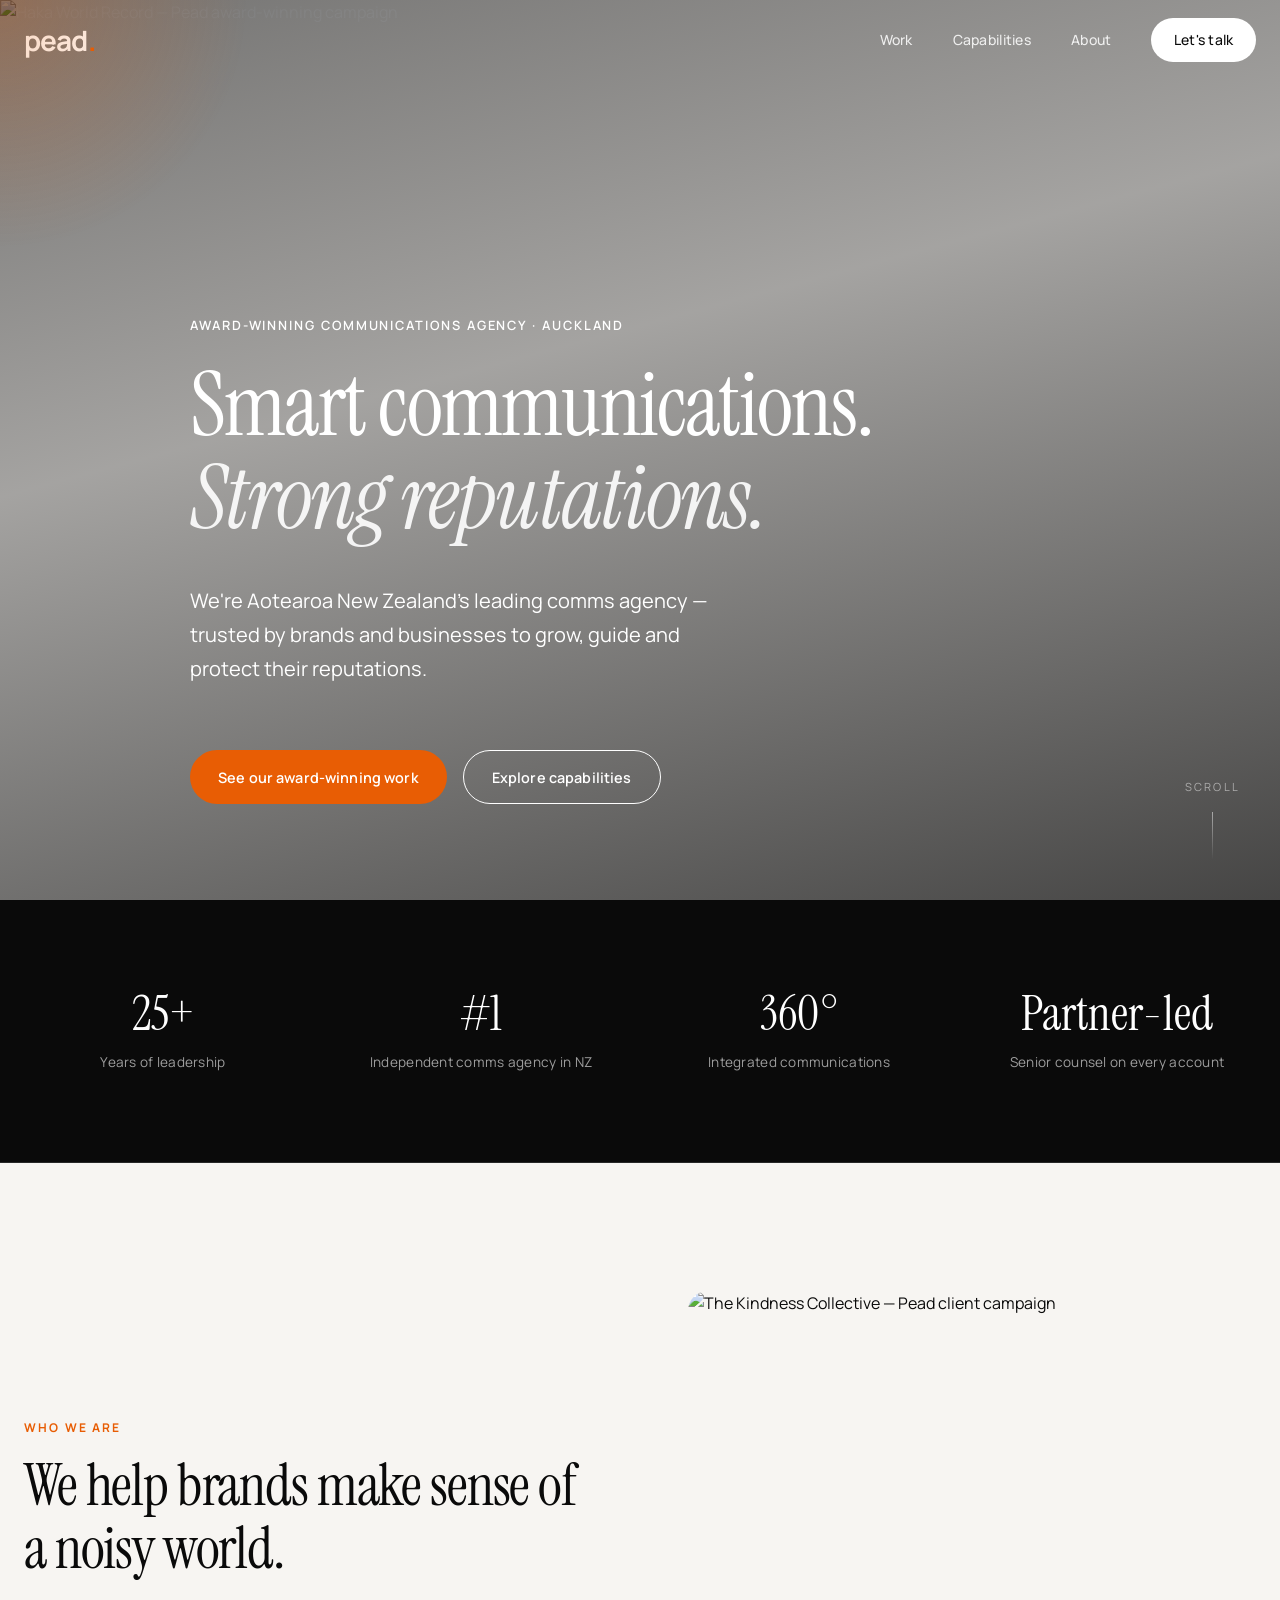
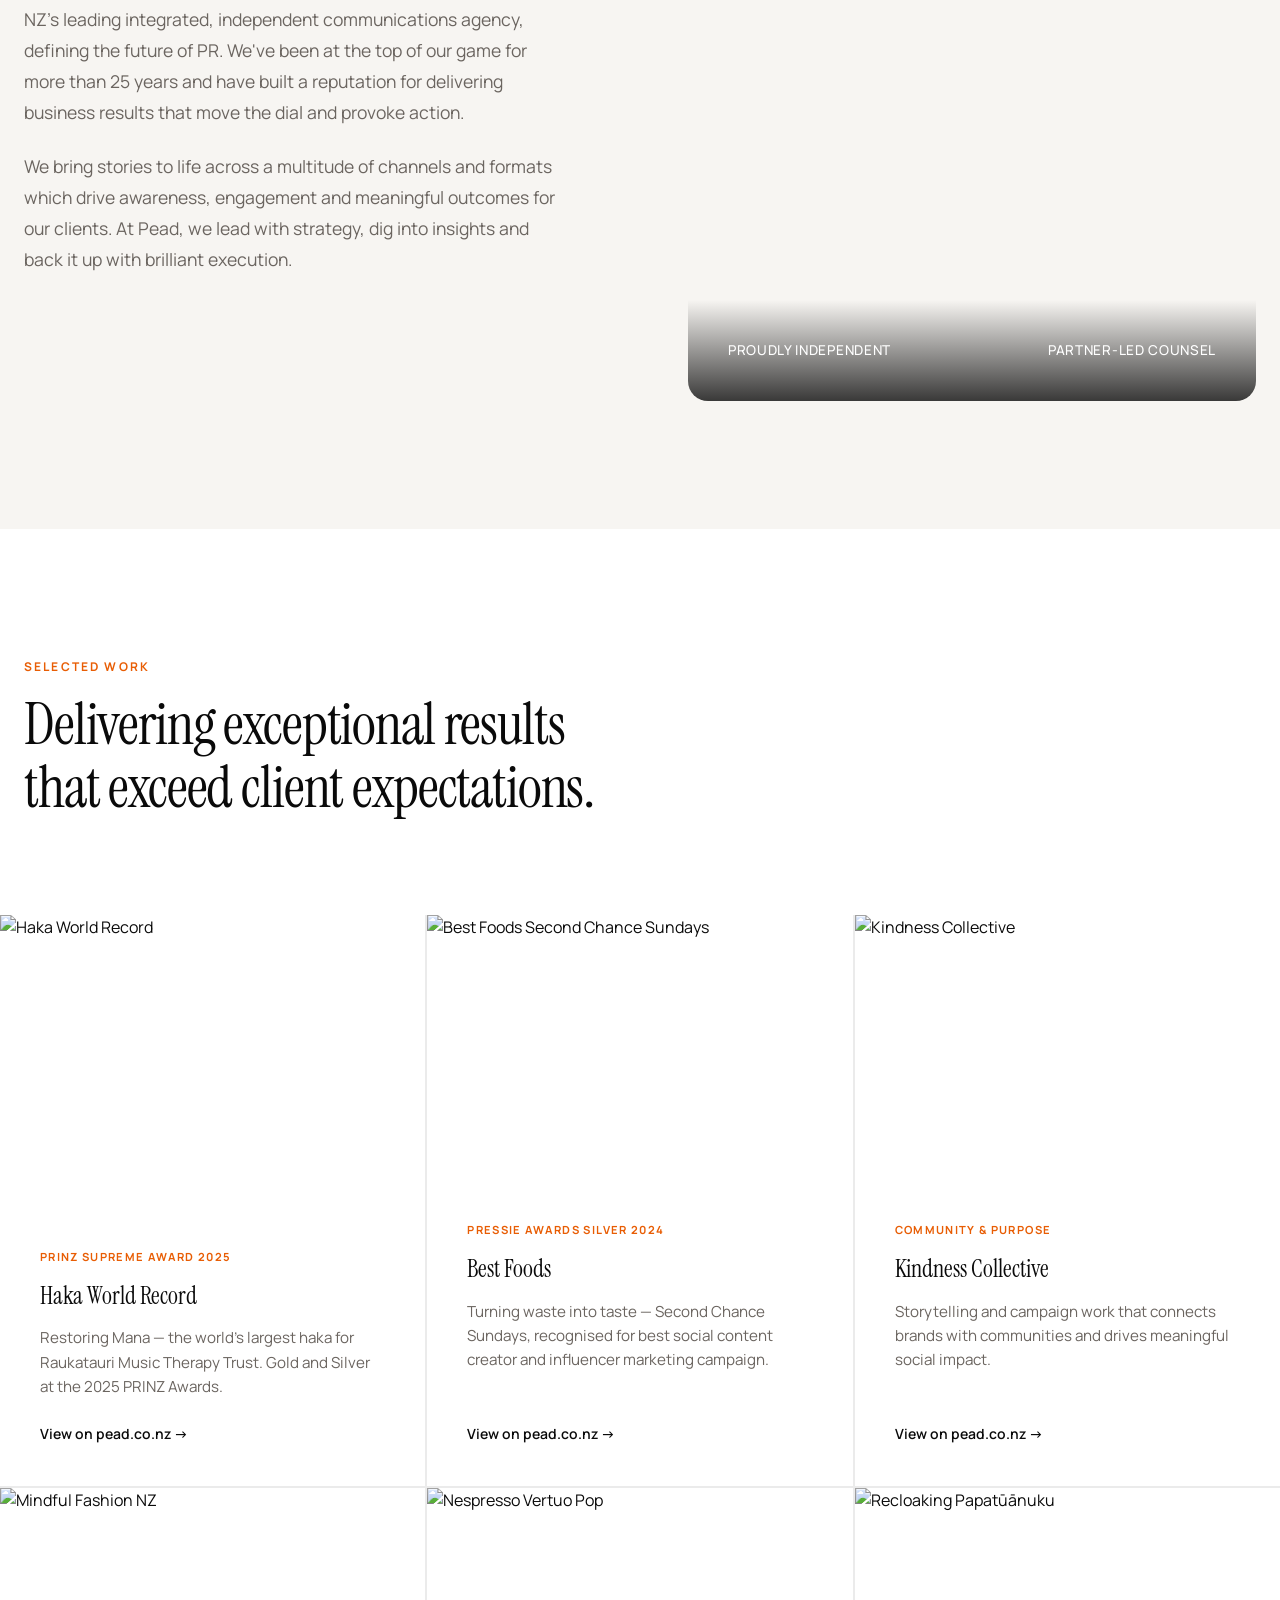
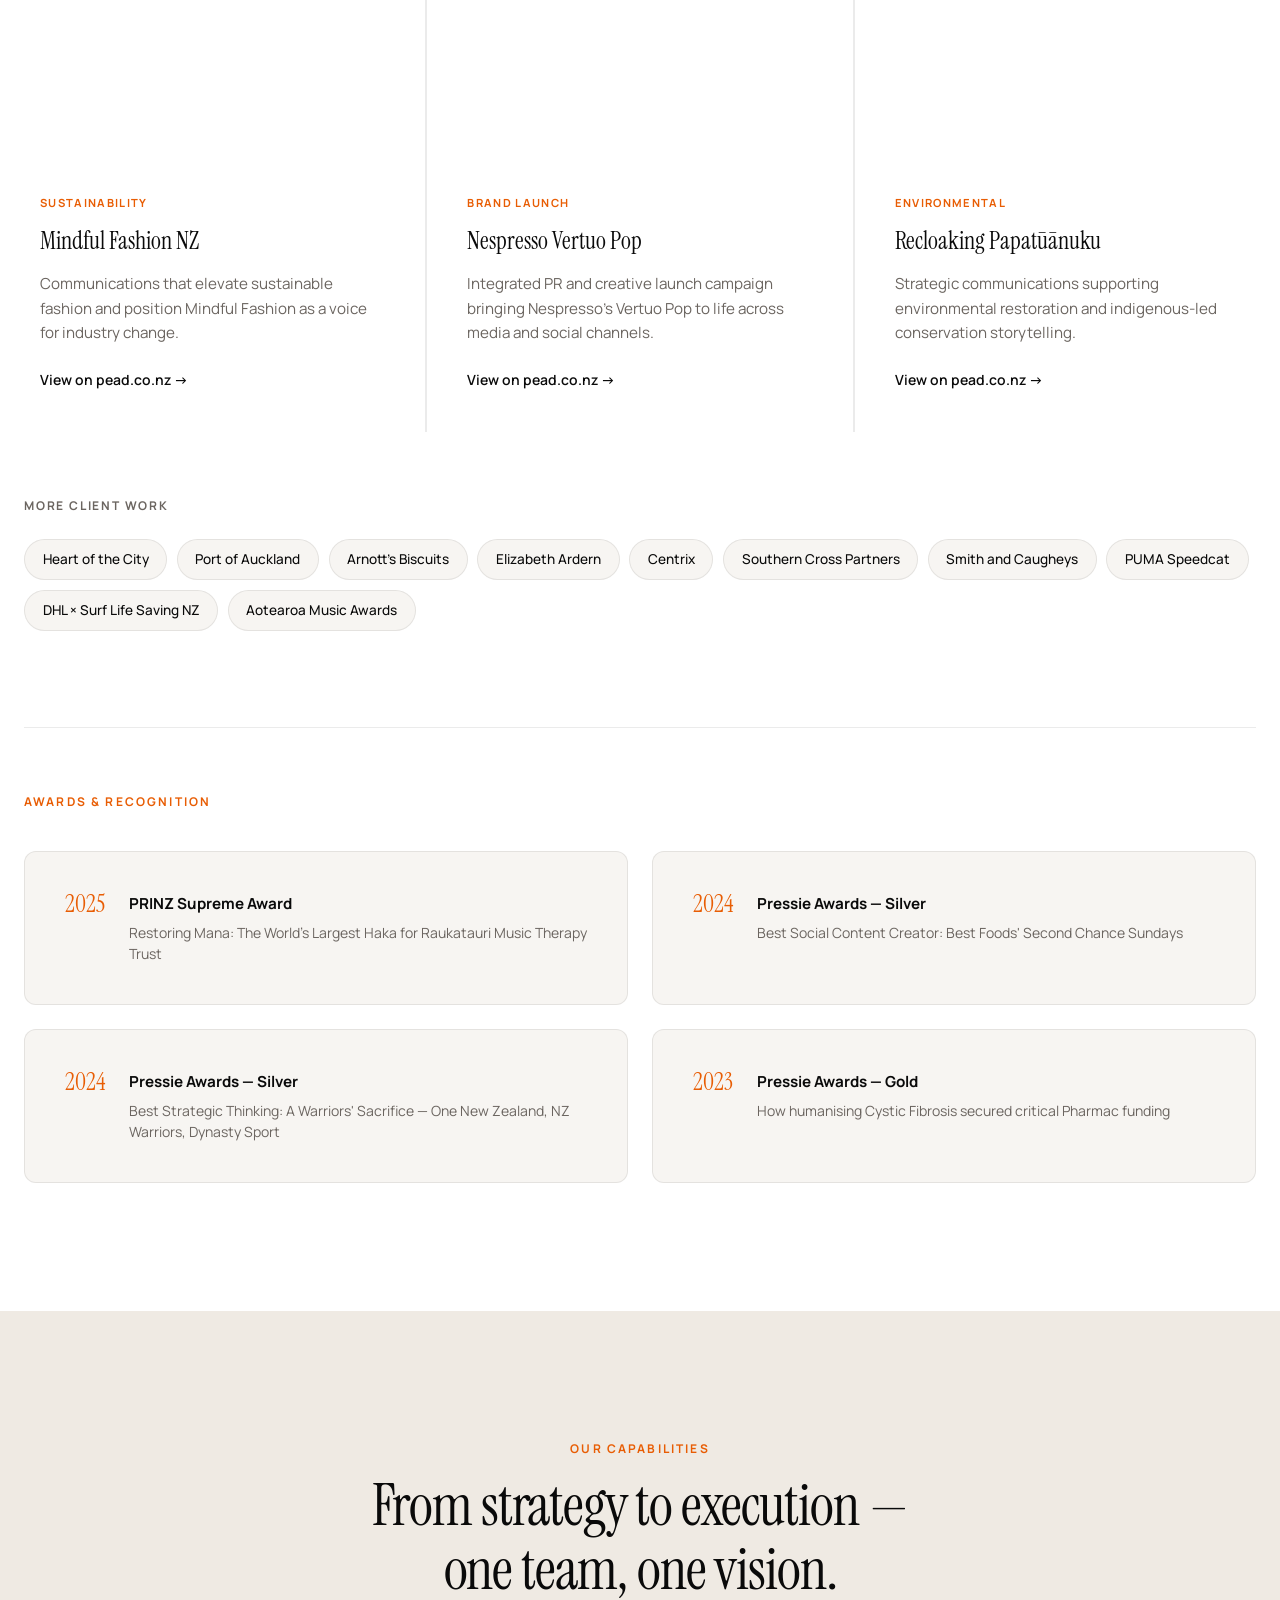
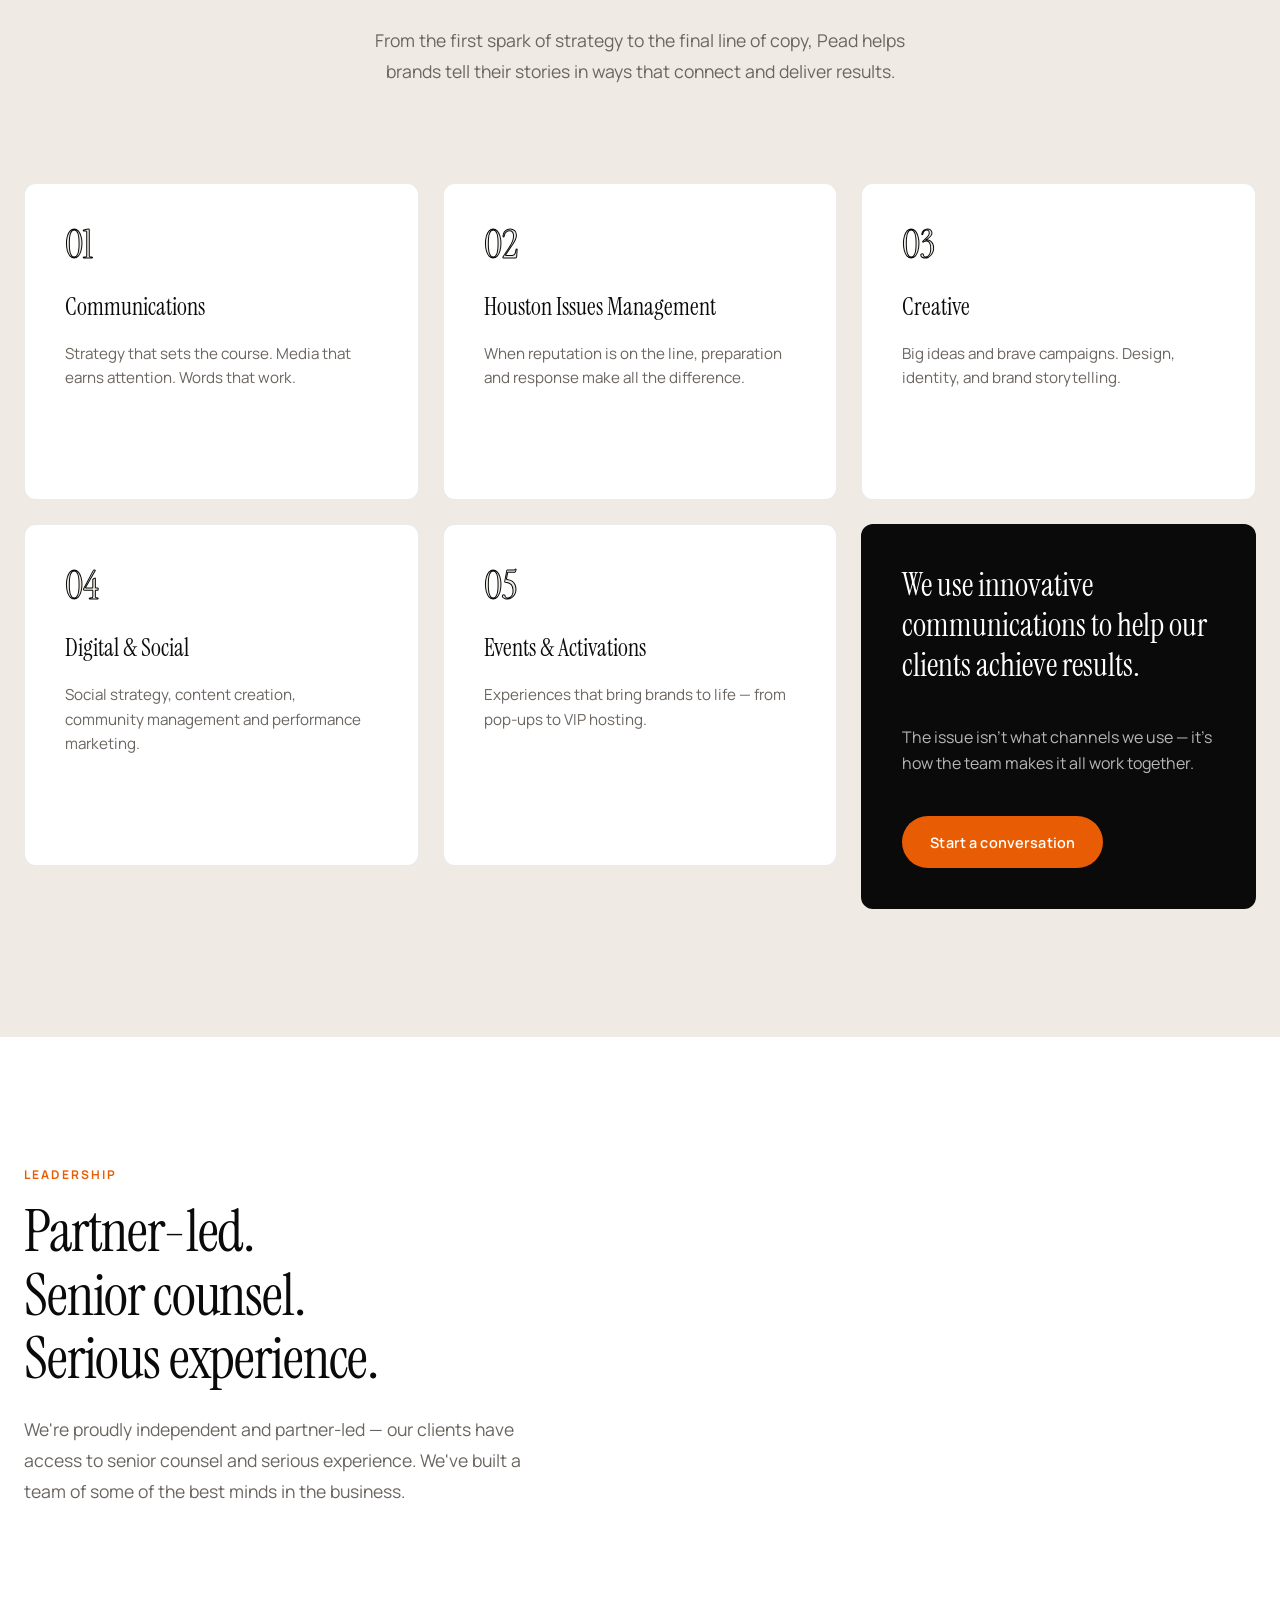
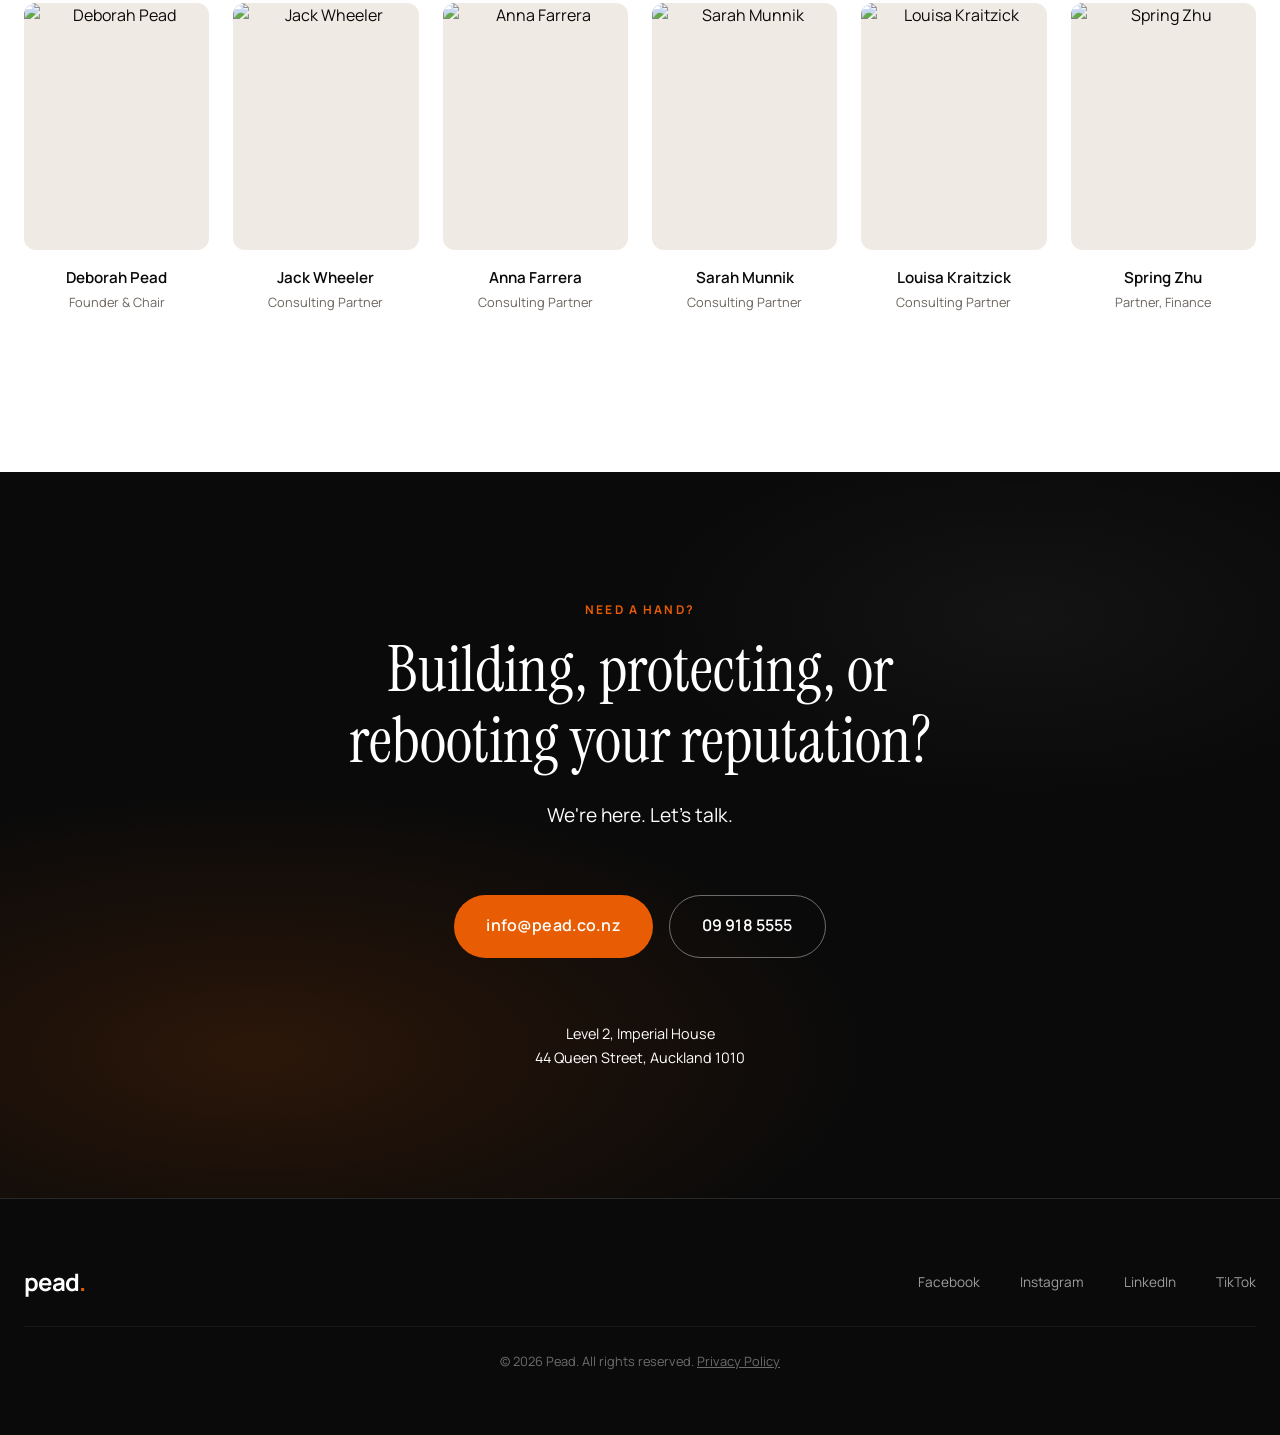
==== index.html @ 581434dd "Add Pead one-page website redesign with real work and leadership content." ====
<!DOCTYPE html>
<html lang="en-NZ">
<head>
  <meta charset="UTF-8" />
  <meta name="viewport" content="width=device-width, initial-scale=1.0" />
  <title>Pead | Award Winning Comms Agency NZ</title>
  <meta name="description" content="Aotearoa New Zealand's leading communications agency. Smart communications. Strong reputations." />
  <link rel="preconnect" href="https://fonts.googleapis.com" />
  <link rel="preconnect" href="https://fonts.gstatic.com" crossorigin />
  <link href="https://fonts.googleapis.com/css2?family=Instrument+Serif:ital@0;1&family=Manrope:wght@300;400;500;600;700&display=swap" rel="stylesheet" />
  <link rel="stylesheet" href="css/styles.css" />
</head>
<body>
  <div class="cursor-glow" aria-hidden="true"></div>

  <header class="site-header" id="header">
    <div class="container header-inner">
      <a href="#" class="logo" aria-label="Pead home">pead<span class="logo-dot">.</span></a>
      <nav class="nav-desktop" aria-label="Primary">
        <a href="#work">Work</a>
        <a href="#capabilities">Capabilities</a>
        <a href="#about">About</a>
        <a href="#contact" class="nav-cta">Let's talk</a>
      </nav>
      <button class="menu-toggle" id="menuToggle" aria-label="Open menu" aria-expanded="false">
        <span></span>
        <span></span>
      </button>
    </div>
    <nav class="nav-mobile" id="mobileNav" aria-label="Mobile" hidden>
      <a href="#work">Work</a>
      <a href="#capabilities">Capabilities</a>
      <a href="#about">About</a>
      <a href="#contact">Let's talk</a>
    </nav>
  </header>

  <main>
    <!-- Hero -->
    <section class="hero" id="hero">
      <div class="hero-media">
        <img
          src="https://images.squarespace-cdn.com/content/v1/67b98de9bdd16d674c0d3657/63c98a40-2f1a-439f-9198-8c26e6f63a24/240929_Haka-20.jpg?format=2500w"
          alt="Haka World Record — Pead award-winning campaign"
          class="hero-image"
        />
        <div class="hero-overlay"></div>
      </div>
      <div class="container hero-content">
        <p class="eyebrow reveal">Award-winning communications agency · Auckland</p>
        <h1 class="hero-title reveal">
          Smart communications.<br />
          <em>Strong reputations.</em>
        </h1>
        <p class="hero-lead reveal">
          We're Aotearoa New Zealand's leading comms agency — trusted by brands and businesses to grow, guide and protect their reputations.
        </p>
        <div class="hero-actions reveal">
          <a href="#work" class="btn btn-primary">See our award-winning work</a>
          <a href="#capabilities" class="btn btn-ghost">Explore capabilities</a>
        </div>
      </div>
      <div class="hero-scroll" aria-hidden="true">
        <span>Scroll</span>
        <div class="scroll-line"></div>
      </div>
    </section>

    <!-- Stats strip -->
    <section class="stats-strip" aria-label="Agency highlights">
      <div class="container stats-grid">
        <div class="stat reveal">
          <span class="stat-number">25+</span>
          <span class="stat-label">Years of leadership</span>
        </div>
        <div class="stat reveal">
          <span class="stat-number">#1</span>
          <span class="stat-label">Independent comms agency in NZ</span>
        </div>
        <div class="stat reveal">
          <span class="stat-number">360°</span>
          <span class="stat-label">Integrated communications</span>
        </div>
        <div class="stat reveal">
          <span class="stat-number">Partner-led</span>
          <span class="stat-label">Senior counsel on every account</span>
        </div>
      </div>
    </section>

    <!-- Philosophy -->
    <section class="philosophy" id="about">
      <div class="container philosophy-grid">
        <div class="philosophy-text">
          <p class="section-label reveal">Who we are</p>
          <h2 class="section-title reveal">We help brands make sense of a noisy world.</h2>
          <p class="section-body reveal">
            NZ's leading integrated, independent communications agency, defining the future of PR. We've been at the top of our game for more than 25 years and have built a reputation for delivering business results that move the dial and provoke action.
          </p>
          <p class="section-body reveal">
            We bring stories to life across a multitude of channels and formats which drive awareness, engagement and meaningful outcomes for our clients. At Pead, we lead with strategy, dig into insights and back it up with brilliant execution.
          </p>
        </div>
        <div class="philosophy-visual reveal">
          <div class="visual-card">
            <img
              src="https://images.squarespace-cdn.com/content/v1/67b98de9bdd16d674c0d3657/1749698567960-0B77OFUSQDHETWXE42VZ/Final_TheKindnessCollective2024-0274.jpg?format=1500w"
              alt="The Kindness Collective — Pead client campaign"
            />
            <div class="visual-caption">
              <span>Proudly independent</span>
              <span>Partner-led counsel</span>
            </div>
          </div>
        </div>
      </div>
    </section>

    <!-- Work showcase -->
    <section class="work" id="work">
      <div class="container">
        <div class="section-header">
          <p class="section-label reveal">Selected work</p>
          <h2 class="section-title reveal">Delivering exceptional results<br />that exceed client expectations.</h2>
        </div>
      </div>
      <div class="work-grid work-grid-featured">
        <article class="work-card reveal work-card-featured">
          <div class="work-card-media">
            <img src="https://images.squarespace-cdn.com/content/v1/67b98de9bdd16d674c0d3657/63c98a40-2f1a-439f-9198-8c26e6f63a24/240929_Haka-20.jpg?format=1500w" alt="Haka World Record" loading="lazy" />
          </div>
          <div class="work-card-content">
            <span class="work-tag">PRINZ Supreme Award 2025</span>
            <h3>Haka World Record</h3>
            <p>Restoring Mana — the world's largest haka for Raukatauri Music Therapy Trust. Gold and Silver at the 2025 PRINZ Awards.</p>
            <a href="https://www.pead.co.nz/work" target="_blank" rel="noopener" class="work-link">View on pead.co.nz <span aria-hidden="true">→</span></a>
          </div>
        </article>
        <article class="work-card reveal">
          <div class="work-card-media">
            <img src="https://images.squarespace-cdn.com/content/v1/67b98de9bdd16d674c0d3657/1f90aa77-0a7c-4883-ba6b-b2220960f727/Thumbnail+60.jpg?format=1000w" alt="Best Foods Second Chance Sundays" loading="lazy" />
          </div>
          <div class="work-card-content">
            <span class="work-tag">Pressie Awards Silver 2024</span>
            <h3>Best Foods</h3>
            <p>Turning waste into taste — Second Chance Sundays, recognised for best social content creator and influencer marketing campaign.</p>
            <a href="https://www.pead.co.nz/work" target="_blank" rel="noopener" class="work-link">View on pead.co.nz <span aria-hidden="true">→</span></a>
          </div>
        </article>
        <article class="work-card reveal">
          <div class="work-card-media">
            <img src="https://images.squarespace-cdn.com/content/v1/67b98de9bdd16d674c0d3657/6881545f-ae23-4ab7-91da-f8a680d6da05/Untitled+design+%2823%29.png?format=1000w" alt="Kindness Collective" loading="lazy" />
          </div>
          <div class="work-card-content">
            <span class="work-tag">Community &amp; Purpose</span>
            <h3>Kindness Collective</h3>
            <p>Storytelling and campaign work that connects brands with communities and drives meaningful social impact.</p>
            <a href="https://www.pead.co.nz/work" target="_blank" rel="noopener" class="work-link">View on pead.co.nz <span aria-hidden="true">→</span></a>
          </div>
        </article>
        <article class="work-card reveal">
          <div class="work-card-media">
            <img src="https://images.squarespace-cdn.com/content/v1/67b98de9bdd16d674c0d3657/95a854db-0df0-4c9b-bed5-2ab6ad5cdae3/Jacinta+FitzGerald+MindfulFashion03Marcel+Thiele+Photography.jpg?format=1000w" alt="Mindful Fashion NZ" loading="lazy" />
          </div>
          <div class="work-card-content">
            <span class="work-tag">Sustainability</span>
            <h3>Mindful Fashion NZ</h3>
            <p>Communications that elevate sustainable fashion and position Mindful Fashion as a voice for industry change.</p>
            <a href="https://www.pead.co.nz/work" target="_blank" rel="noopener" class="work-link">View on pead.co.nz <span aria-hidden="true">→</span></a>
          </div>
        </article>
        <article class="work-card reveal">
          <div class="work-card-media">
            <img src="https://images.squarespace-cdn.com/content/v1/67b98de9bdd16d674c0d3657/3ce7eb3c-0e47-44bf-a39a-e56ad8a6e3ab/VertuoPop-PR-HR-Landscape_0005s_0002_Aqua-81355.jpg?format=1500w" alt="Nespresso Vertuo Pop" loading="lazy" />
          </div>
          <div class="work-card-content">
            <span class="work-tag">Brand Launch</span>
            <h3>Nespresso Vertuo Pop</h3>
            <p>Integrated PR and creative launch campaign bringing Nespresso's Vertuo Pop to life across media and social channels.</p>
            <a href="https://www.pead.co.nz/work" target="_blank" rel="noopener" class="work-link">View on pead.co.nz <span aria-hidden="true">→</span></a>
          </div>
        </article>
        <article class="work-card reveal">
          <div class="work-card-media">
            <img src="https://images.squarespace-cdn.com/content/v1/67b98de9bdd16d674c0d3657/a5265a6f-775e-49c6-9ade-c75b9dda6c7c/papatuanuku.png?format=1500w" alt="Recloaking Papatūānuku" loading="lazy" />
          </div>
          <div class="work-card-content">
            <span class="work-tag">Environmental</span>
            <h3>Recloaking Papatūānuku</h3>
            <p>Strategic communications supporting environmental restoration and indigenous-led conservation storytelling.</p>
            <a href="https://www.pead.co.nz/work" target="_blank" rel="noopener" class="work-link">View on pead.co.nz <span aria-hidden="true">→</span></a>
          </div>
        </article>
      </div>

      <div class="container work-more">
        <p class="work-more-label reveal">More client work</p>
        <div class="work-chips reveal">
          <span>Heart of the City</span>
          <span>Port of Auckland</span>
          <span>Arnott's Biscuits</span>
          <span>Elizabeth Ardern</span>
          <span>Centrix</span>
          <span>Southern Cross Partners</span>
          <span>Smith and Caugheys</span>
          <span>PUMA Speedcat</span>
          <span>DHL × Surf Life Saving NZ</span>
          <span>Aotearoa Music Awards</span>
        </div>
      </div>

      <div class="container awards-block">
        <p class="section-label reveal">Awards &amp; recognition</p>
        <div class="awards-list">
          <div class="award-item reveal">
            <span class="award-year">2025</span>
            <div>
              <strong>PRINZ Supreme Award</strong>
              <p>Restoring Mana: The World's Largest Haka for Raukatauri Music Therapy Trust</p>
            </div>
          </div>
          <div class="award-item reveal">
            <span class="award-year">2024</span>
            <div>
              <strong>Pressie Awards — Silver</strong>
              <p>Best Social Content Creator: Best Foods' Second Chance Sundays</p>
            </div>
          </div>
          <div class="award-item reveal">
            <span class="award-year">2024</span>
            <div>
              <strong>Pressie Awards — Silver</strong>
              <p>Best Strategic Thinking: A Warriors' Sacrifice — One New Zealand, NZ Warriors, Dynasty Sport</p>
            </div>
          </div>
          <div class="award-item reveal">
            <span class="award-year">2023</span>
            <div>
              <strong>Pressie Awards — Gold</strong>
              <p>How humanising Cystic Fibrosis secured critical Pharmac funding</p>
            </div>
          </div>
        </div>
      </div>
    </section>

    <!-- Capabilities -->
    <section class="capabilities" id="capabilities">
      <div class="container">
        <div class="section-header centered">
          <p class="section-label reveal">Our capabilities</p>
          <h2 class="section-title reveal">From strategy to execution —<br />one team, one vision.</h2>
          <p class="section-body reveal centered-body">
            From the first spark of strategy to the final line of copy, Pead helps brands tell their stories in ways that connect and deliver results.
          </p>
        </div>

        <div class="capabilities-grid">
          <article class="cap-card reveal" data-cap="communications">
            <div class="cap-number">01</div>
            <h3>Communications</h3>
            <p>Strategy that sets the course. Media that earns attention. Words that work.</p>
            <ul class="cap-list">
              <li>Corporate &amp; internal comms</li>
              <li>Media relations &amp; thought leadership</li>
              <li>Crisis &amp; cyber support</li>
              <li>Financial &amp; annual reporting</li>
            </ul>
            <button class="cap-expand" aria-expanded="false">Explore</button>
          </article>

          <article class="cap-card reveal" data-cap="houston">
            <div class="cap-number">02</div>
            <h3>Houston Issues Management</h3>
            <p>When reputation is on the line, preparation and response make all the difference.</p>
            <ul class="cap-list">
              <li>Risk assessment &amp; scenario planning</li>
              <li>Crisis simulations &amp; spokesperson training</li>
              <li>Support during an issue</li>
              <li>Reputation rebuilding</li>
            </ul>
            <button class="cap-expand" aria-expanded="false">Explore</button>
          </article>

          <article class="cap-card reveal" data-cap="creative">
            <div class="cap-number">03</div>
            <h3>Creative</h3>
            <p>Big ideas and brave campaigns. Design, identity, and brand storytelling.</p>
            <ul class="cap-list">
              <li>Brand identity &amp; design systems</li>
              <li>Campaign creative</li>
              <li>Photography, video &amp; production</li>
            </ul>
            <button class="cap-expand" aria-expanded="false">Explore</button>
          </article>

          <article class="cap-card reveal" data-cap="digital">
            <div class="cap-number">04</div>
            <h3>Digital &amp; Social</h3>
            <p>Social strategy, content creation, community management and performance marketing.</p>
            <ul class="cap-list">
              <li>Social audits &amp; strategy</li>
              <li>Content creation &amp; community</li>
              <li>Influencer &amp; ambassador programmes</li>
              <li>Paid advertising &amp; analytics</li>
            </ul>
            <button class="cap-expand" aria-expanded="false">Explore</button>
          </article>

          <article class="cap-card reveal" data-cap="events">
            <div class="cap-number">05</div>
            <h3>Events &amp; Activations</h3>
            <p>Experiences that bring brands to life — from pop-ups to VIP hosting.</p>
            <ul class="cap-list">
              <li>End-to-end event production</li>
              <li>In-store &amp; on-premise activations</li>
              <li>Product drops &amp; sampling</li>
              <li>VIP hosting &amp; experiences</li>
            </ul>
            <button class="cap-expand" aria-expanded="false">Explore</button>
          </article>

          <article class="cap-card cap-card-accent reveal">
            <div class="cap-accent-inner">
              <h3>We use innovative communications to help our clients achieve results.</h3>
              <p>The issue isn't what channels we use — it's how the team makes it all work together.</p>
              <a href="#contact" class="btn btn-primary btn-light">Start a conversation</a>
            </div>
          </article>
        </div>
      </div>
    </section>

    <!-- Leadership -->
    <section class="leadership">
      <div class="container">
        <div class="section-header">
          <p class="section-label reveal">Leadership</p>
          <h2 class="section-title reveal">Partner-led.<br />Senior counsel.<br />Serious experience.</h2>
          <p class="section-body reveal">
            We're proudly independent and partner-led — our clients have access to senior counsel and serious experience. We've built a team of some of the best minds in the business.
          </p>
        </div>
        <div class="leadership-grid">
          <article class="leader reveal">
            <div class="leader-photo">
              <img src="https://images.squarespace-cdn.com/content/v1/67b98de9bdd16d674c0d3657/3f6473b0-d081-4a97-a189-084ed9649e2c/5.jpg?format=800w" alt="Deborah Pead" loading="lazy" />
            </div>
            <h4>Deborah Pead</h4>
            <p>Founder &amp; Chair</p>
            <a href="https://www.linkedin.com/in/deborahpead/" target="_blank" rel="noopener" class="leader-link">LinkedIn</a>
          </article>
          <article class="leader reveal">
            <div class="leader-photo">
              <img src="https://images.squarespace-cdn.com/content/v1/67b98de9bdd16d674c0d3657/b9530938-5bcf-4325-a4f9-35f915bc380a/Jack+Wheeler?format=800w" alt="Jack Wheeler" loading="lazy" />
            </div>
            <h4>Jack Wheeler</h4>
            <p>Consulting Partner</p>
            <a href="https://www.linkedin.com/in/jack-wheeler-5a44474b/" target="_blank" rel="noopener" class="leader-link">LinkedIn</a>
          </article>
          <article class="leader reveal">
            <div class="leader-photo">
              <img src="https://images.squarespace-cdn.com/content/v1/67b98de9bdd16d674c0d3657/27b04270-e11c-40e7-81fd-6e1ad8a86f15/7.jpg?format=800w" alt="Anna Farrera" loading="lazy" />
            </div>
            <h4>Anna Farrera</h4>
            <p>Consulting Partner</p>
            <a href="https://www.linkedin.com/in/anna-farrera-13b5419/" target="_blank" rel="noopener" class="leader-link">LinkedIn</a>
          </article>
          <article class="leader reveal">
            <div class="leader-photo">
              <img src="https://images.squarespace-cdn.com/content/v1/67b98de9bdd16d674c0d3657/ac24c767-3fe9-434f-9fea-a7c6a68b7ef5/4.jpg?format=800w" alt="Sarah Munnik" loading="lazy" />
            </div>
            <h4>Sarah Munnik</h4>
            <p>Consulting Partner</p>
            <a href="https://www.linkedin.com/in/sarah-munnik-32423012/" target="_blank" rel="noopener" class="leader-link">LinkedIn</a>
          </article>
          <article class="leader reveal">
            <div class="leader-photo">
              <img src="https://images.squarespace-cdn.com/content/v1/67b98de9bdd16d674c0d3657/e17d6f2a-66b3-4367-95eb-627be6bd0e45/3.jpg?format=800w" alt="Louisa Kraitzick" loading="lazy" />
            </div>
            <h4>Louisa Kraitzick</h4>
            <p>Consulting Partner</p>
            <a href="https://www.linkedin.com/in/louisakraitzick/" target="_blank" rel="noopener" class="leader-link">LinkedIn</a>
          </article>
          <article class="leader reveal">
            <div class="leader-photo">
              <img src="https://images.squarespace-cdn.com/content/v1/67b98de9bdd16d674c0d3657/e1ff5d87-47e0-4870-9ac7-8f047d67c8ac/6.jpg?format=800w" alt="Spring Zhu" loading="lazy" />
            </div>
            <h4>Spring Zhu</h4>
            <p>Partner, Finance</p>
            <a href="https://www.linkedin.com/in/spring-zhu-5458b5146/" target="_blank" rel="noopener" class="leader-link">LinkedIn</a>
          </article>
        </div>
      </div>
    </section>

    <!-- CTA -->
    <section class="cta" id="contact">
      <div class="cta-bg" aria-hidden="true"></div>
      <div class="container cta-inner">
        <p class="section-label reveal">Need a hand?</p>
        <h2 class="cta-title reveal">Building, protecting, or rebooting your reputation?</h2>
        <p class="cta-lead reveal">We're here. Let's talk.</p>
        <div class="cta-actions reveal">
          <a href="mailto:info@pead.co.nz" class="btn btn-primary btn-large">info@pead.co.nz</a>
          <a href="tel:+6499185555" class="btn btn-ghost btn-large btn-light">09 918 5555</a>
        </div>
        <address class="cta-address reveal">
          Level 2, Imperial House<br />
          44 Queen Street, Auckland 1010
        </address>
      </div>
    </section>
  </main>

  <footer class="site-footer">
    <div class="container footer-inner">
      <a href="#" class="logo logo-footer">pead<span class="logo-dot">.</span></a>
      <div class="footer-links">
        <a href="https://www.facebook.com/wearepead" target="_blank" rel="noopener">Facebook</a>
        <a href="https://www.instagram.com/wearepead/" target="_blank" rel="noopener">Instagram</a>
        <a href="https://www.linkedin.com/company/pead/" target="_blank" rel="noopener">LinkedIn</a>
        <a href="https://www.tiktok.com/@wearepead" target="_blank" rel="noopener">TikTok</a>
      </div>
      <p class="footer-copy">&copy; 2026 Pead. All rights reserved. <a href="#">Privacy Policy</a></p>
    </div>
  </footer>

  <script src="js/main.js"></script>
</body>
</html>
---- css/styles.css ----
/* ============================================
   PEAD — Premium Communications Agency Redesign
   ============================================ */

:root {
  --color-ink: #0a0a0a;
  --color-ink-soft: #1a1a1a;
  --color-paper: #f7f5f2;
  --color-paper-warm: #efeae3;
  --color-white: #ffffff;
  --color-accent: #e85d04;
  --color-accent-hover: #d45303;
  --color-accent-glow: rgba(232, 93, 4, 0.25);
  --color-muted: #6b6560;
  --color-border: rgba(10, 10, 10, 0.08);
  --color-border-light: rgba(255, 255, 255, 0.12);

  --font-serif: "Instrument Serif", Georgia, "Times New Roman", serif;
  --font-sans: "Manrope", system-ui, -apple-system, sans-serif;

  --space-xs: 0.5rem;
  --space-sm: 1rem;
  --space-md: 1.5rem;
  --space-lg: 2.5rem;
  --space-xl: 4rem;
  --space-2xl: 6rem;
  --space-3xl: 8rem;

  --radius-sm: 4px;
  --radius-md: 12px;
  --radius-lg: 20px;

  --ease-out: cubic-bezier(0.22, 1, 0.36, 1);
  --header-height: 80px;
}

*, *::before, *::after {
  box-sizing: border-box;
  margin: 0;
  padding: 0;
}

html {
  scroll-behavior: smooth;
  -webkit-font-smoothing: antialiased;
  -moz-osx-font-smoothing: grayscale;
}

body {
  font-family: var(--font-sans);
  font-size: 1rem;
  line-height: 1.6;
  color: var(--color-ink);
  background: var(--color-paper);
  overflow-x: hidden;
}

img {
  display: block;
  max-width: 100%;
  height: auto;
}

a {
  color: inherit;
  text-decoration: none;
}

button {
  font: inherit;
  cursor: pointer;
  border: none;
  background: none;
}

ul {
  list-style: none;
}

address {
  font-style: normal;
}

.container {
  width: min(1280px, calc(100% - 3rem));
  margin-inline: auto;
}

/* ---- Cursor glow (subtle premium feel) ---- */
.cursor-glow {
  position: fixed;
  width: 500px;
  height: 500px;
  border-radius: 50%;
  background: radial-gradient(circle, var(--color-accent-glow) 0%, transparent 70%);
  pointer-events: none;
  z-index: 9999;
  opacity: 0;
  transform: translate(-50%, -50%);
  transition: opacity 0.4s ease;
}

body.has-mouse .cursor-glow {
  opacity: 1;
}

/* ---- Header ---- */
.site-header {
  position: fixed;
  top: 0;
  left: 0;
  right: 0;
  z-index: 1000;
  height: var(--header-height);
  transition: background 0.4s var(--ease-out), box-shadow 0.4s var(--ease-out);
}

.site-header.scrolled {
  background: rgba(247, 245, 242, 0.92);
  backdrop-filter: blur(20px);
  -webkit-backdrop-filter: blur(20px);
  box-shadow: 0 1px 0 var(--color-border);
}

.site-header.on-hero {
  color: var(--color-white);
}

.site-header.on-hero.scrolled {
  color: var(--color-ink);
}

.header-inner {
  display: flex;
  align-items: center;
  justify-content: space-between;
  height: 100%;
}

.logo {
  font-size: 1.75rem;
  font-weight: 700;
  letter-spacing: -0.03em;
  z-index: 10;
}

.logo-dot {
  color: var(--color-accent);
}

.nav-desktop {
  display: flex;
  align-items: center;
  gap: 2.5rem;
}

.nav-desktop a {
  font-size: 0.875rem;
  font-weight: 500;
  letter-spacing: 0.02em;
  opacity: 0.85;
  transition: opacity 0.2s;
}

.nav-desktop a:hover {
  opacity: 1;
}

.nav-cta {
  padding: 0.65rem 1.4rem;
  background: var(--color-ink);
  color: var(--color-white) !important;
  border-radius: 100px;
  opacity: 1 !important;
  transition: background 0.2s, transform 0.2s !important;
}

.site-header.on-hero .nav-cta {
  background: var(--color-white);
  color: var(--color-ink) !important;
}

.site-header.on-hero.scrolled .nav-cta {
  background: var(--color-ink);
  color: var(--color-white) !important;
}

.nav-cta:hover {
  transform: translateY(-1px);
}

.menu-toggle {
  display: none;
  flex-direction: column;
  gap: 7px;
  width: 32px;
  padding: 4px 0;
  z-index: 10;
}

.menu-toggle span {
  display: block;
  height: 2px;
  background: currentColor;
  transition: transform 0.3s var(--ease-out), opacity 0.3s;
}

.menu-toggle.open span:first-child {
  transform: translateY(4.5px) rotate(45deg);
}

.menu-toggle.open span:last-child {
  transform: translateY(-4.5px) rotate(-45deg);
}

.nav-mobile {
  position: fixed;
  inset: 0;
  background: var(--color-ink);
  color: var(--color-white);
  display: flex;
  flex-direction: column;
  align-items: center;
  justify-content: center;
  gap: 2rem;
  z-index: 5;
}

.nav-mobile a {
  font-family: var(--font-serif);
  font-size: 2.5rem;
}

.nav-mobile[hidden] {
  display: none;
}

/* ---- Buttons ---- */
.btn {
  display: inline-flex;
  align-items: center;
  justify-content: center;
  gap: 0.5rem;
  padding: 0.9rem 1.75rem;
  font-size: 0.9rem;
  font-weight: 600;
  letter-spacing: 0.01em;
  border-radius: 100px;
  transition: all 0.3s var(--ease-out);
  white-space: nowrap;
}

.btn-primary {
  background: var(--color-accent);
  color: var(--color-white);
}

.btn-primary:hover {
  background: var(--color-accent-hover);
  transform: translateY(-2px);
  box-shadow: 0 12px 32px var(--color-accent-glow);
}

.btn-ghost {
  border: 1.5px solid currentColor;
  background: transparent;
}

.btn-ghost:hover {
  background: rgba(255, 255, 255, 0.08);
}

.btn-light {
  color: var(--color-white);
  border-color: rgba(255, 255, 255, 0.4);
}

.btn-large {
  padding: 1.1rem 2rem;
  font-size: 1rem;
}

/* ---- Hero ---- */
.hero {
  position: relative;
  min-height: 100vh;
  min-height: 100dvh;
  display: flex;
  align-items: flex-end;
  padding-bottom: var(--space-2xl);
  color: var(--color-white);
}

.hero-media {
  position: absolute;
  inset: 0;
  z-index: 0;
}

.hero-image {
  width: 100%;
  height: 100%;
  object-fit: cover;
}

.hero-overlay {
  position: absolute;
  inset: 0;
  background: linear-gradient(
    165deg,
    rgba(10, 10, 10, 0.55) 0%,
    rgba(10, 10, 10, 0.35) 40%,
    rgba(10, 10, 10, 0.75) 100%
  );
}

.hero-content {
  position: relative;
  z-index: 1;
  padding-top: calc(var(--header-height) + var(--space-xl));
  max-width: 900px;
}

.eyebrow {
  font-size: 0.8rem;
  font-weight: 600;
  letter-spacing: 0.15em;
  text-transform: uppercase;
  opacity: 0.75;
  margin-bottom: var(--space-md);
}

.hero-title {
  font-family: var(--font-serif);
  font-size: clamp(3rem, 7vw, 5.5rem);
  font-weight: 400;
  line-height: 1.05;
  letter-spacing: -0.02em;
  margin-bottom: var(--space-lg);
}

.hero-title em {
  font-style: italic;
  color: rgba(255, 255, 255, 0.9);
}

.hero-lead {
  font-size: clamp(1.05rem, 2vw, 1.25rem);
  line-height: 1.7;
  opacity: 0.85;
  max-width: 560px;
  margin-bottom: var(--space-xl);
  font-weight: 400;
}

.hero-actions {
  display: flex;
  flex-wrap: wrap;
  gap: var(--space-sm);
}

.hero-scroll {
  position: absolute;
  bottom: var(--space-lg);
  right: var(--space-lg);
  display: flex;
  flex-direction: column;
  align-items: center;
  gap: var(--space-sm);
  font-size: 0.7rem;
  letter-spacing: 0.2em;
  text-transform: uppercase;
  opacity: 0.5;
  z-index: 1;
}

.scroll-line {
  width: 1px;
  height: 48px;
  background: linear-gradient(to bottom, var(--color-white), transparent);
  animation: scrollPulse 2s ease-in-out infinite;
}

@keyframes scrollPulse {
  0%, 100% { opacity: 0.3; transform: scaleY(0.6); }
  50% { opacity: 1; transform: scaleY(1); }
}

/* ---- Stats ---- */
.stats-strip {
  background: var(--color-ink);
  color: var(--color-white);
  padding: var(--space-xl) 0;
  border-bottom: 1px solid var(--color-border-light);
}

.stats-grid {
  display: grid;
  grid-template-columns: repeat(4, 1fr);
  gap: var(--space-lg);
}

.stat {
  text-align: center;
  padding: var(--space-md);
}

.stat-number {
  display: block;
  font-family: var(--font-serif);
  font-size: clamp(2rem, 4vw, 3rem);
  line-height: 1.1;
  margin-bottom: var(--space-xs);
}

.stat-label {
  font-size: 0.85rem;
  opacity: 0.6;
  letter-spacing: 0.02em;
}

/* ---- Sections shared ---- */
.section-label {
  font-size: 0.75rem;
  font-weight: 700;
  letter-spacing: 0.18em;
  text-transform: uppercase;
  color: var(--color-accent);
  margin-bottom: var(--space-sm);
}

.section-title {
  font-family: var(--font-serif);
  font-size: clamp(2.25rem, 4.5vw, 3.75rem);
  font-weight: 400;
  line-height: 1.1;
  letter-spacing: -0.02em;
  margin-bottom: var(--space-md);
}

.section-body {
  font-size: 1.1rem;
  line-height: 1.75;
  color: var(--color-muted);
  max-width: 540px;
}

.section-header {
  margin-bottom: var(--space-2xl);
}

.section-header.centered {
  text-align: center;
}

.centered-body {
  margin-inline: auto;
  text-align: center;
}

/* ---- Philosophy ---- */
.philosophy {
  padding: var(--space-3xl) 0;
}

.philosophy-grid {
  display: grid;
  grid-template-columns: 1fr 1fr;
  gap: var(--space-2xl);
  align-items: center;
}

.philosophy-text .section-body + .section-body {
  margin-top: var(--space-md);
}

.visual-card {
  position: relative;
  border-radius: var(--radius-lg);
  overflow: hidden;
  aspect-ratio: 4 / 5;
}

.visual-card img {
  width: 100%;
  height: 100%;
  object-fit: cover;
}

.visual-caption {
  position: absolute;
  bottom: 0;
  left: 0;
  right: 0;
  padding: var(--space-lg);
  background: linear-gradient(transparent, rgba(10, 10, 10, 0.8));
  color: var(--color-white);
  display: flex;
  justify-content: space-between;
  font-size: 0.85rem;
  font-weight: 500;
  letter-spacing: 0.05em;
  text-transform: uppercase;
}

/* ---- Work ---- */
.work {
  padding: var(--space-3xl) 0;
  background: var(--color-white);
}

.work-grid {
  display: grid;
  grid-template-columns: repeat(3, 1fr);
  gap: 2px;
  background: var(--color-border);
}

.work-grid-featured {
  margin-bottom: var(--space-xl);
}

.work-card-featured .work-card-media {
  aspect-ratio: 16 / 11;
}

.work-card {
  background: var(--color-white);
  display: flex;
  flex-direction: column;
  transition: transform 0.4s var(--ease-out);
}

.work-card:hover {
  transform: scale(1.02);
  z-index: 2;
  box-shadow: 0 24px 64px rgba(10, 10, 10, 0.12);
}

.work-card-media {
  aspect-ratio: 16 / 10;
  overflow: hidden;
}

.work-card-media img {
  width: 100%;
  height: 100%;
  object-fit: cover;
  transition: transform 0.6s var(--ease-out);
}

.work-card:hover .work-card-media img {
  transform: scale(1.06);
}

.work-card-content {
  padding: var(--space-lg);
  flex: 1;
  display: flex;
  flex-direction: column;
}

.work-tag {
  font-size: 0.7rem;
  font-weight: 700;
  letter-spacing: 0.12em;
  text-transform: uppercase;
  color: var(--color-accent);
  margin-bottom: var(--space-sm);
}

.work-card h3 {
  font-family: var(--font-serif);
  font-size: 1.5rem;
  font-weight: 400;
  margin-bottom: var(--space-sm);
  line-height: 1.2;
}

.work-card p {
  font-size: 0.95rem;
  color: var(--color-muted);
  flex: 1;
  margin-bottom: var(--space-md);
}

.work-link {
  font-size: 0.875rem;
  font-weight: 600;
  color: var(--color-ink);
  transition: color 0.2s;
}

.work-link:hover {
  color: var(--color-accent);
}

.work-more {
  margin-bottom: var(--space-2xl);
}

.work-more-label {
  font-size: 0.75rem;
  font-weight: 700;
  letter-spacing: 0.15em;
  text-transform: uppercase;
  color: var(--color-muted);
  margin-bottom: var(--space-md);
}

.work-chips {
  display: flex;
  flex-wrap: wrap;
  gap: 0.6rem;
}

.work-chips span {
  padding: 0.55rem 1.1rem;
  font-size: 0.85rem;
  font-weight: 500;
  border: 1px solid var(--color-border);
  border-radius: 100px;
  background: var(--color-paper);
  color: var(--color-ink);
  transition: border-color 0.2s, background 0.2s;
}

.work-chips span:hover {
  border-color: var(--color-accent);
  background: var(--color-white);
}

.awards-block {
  padding-top: var(--space-xl);
  border-top: 1px solid var(--color-border);
}

.awards-list {
  display: grid;
  grid-template-columns: repeat(2, 1fr);
  gap: var(--space-md);
  margin-top: var(--space-lg);
}

.award-item {
  display: flex;
  gap: var(--space-md);
  padding: var(--space-lg);
  background: var(--color-paper);
  border-radius: var(--radius-md);
  border: 1px solid var(--color-border);
}

.award-year {
  font-family: var(--font-serif);
  font-size: 1.5rem;
  color: var(--color-accent);
  flex-shrink: 0;
  line-height: 1;
}

.award-item strong {
  display: block;
  font-size: 0.95rem;
  margin-bottom: 0.35rem;
}

.award-item p {
  font-size: 0.875rem;
  color: var(--color-muted);
  line-height: 1.5;
}

/* ---- Capabilities ---- */
.capabilities {
  padding: var(--space-3xl) 0;
  background: var(--color-paper-warm);
}

.capabilities-grid {
  display: grid;
  grid-template-columns: repeat(3, 1fr);
  gap: var(--space-md);
}

.cap-card {
  background: var(--color-white);
  border-radius: var(--radius-md);
  padding: var(--space-lg);
  border: 1px solid var(--color-border);
  display: flex;
  flex-direction: column;
  transition: border-color 0.3s, box-shadow 0.3s;
}

.cap-card:hover {
  border-color: transparent;
  box-shadow: 0 16px 48px rgba(10, 10, 10, 0.08);
}

.cap-number {
  font-family: var(--font-serif);
  font-size: 2.5rem;
  color: var(--color-paper-warm);
  -webkit-text-stroke: 1px var(--color-ink);
  line-height: 1;
  margin-bottom: var(--space-md);
}

.cap-card h3 {
  font-family: var(--font-serif);
  font-size: 1.5rem;
  font-weight: 400;
  margin-bottom: var(--space-sm);
}

.cap-card > p {
  font-size: 0.95rem;
  color: var(--color-muted);
  margin-bottom: var(--space-md);
}

.cap-list {
  flex: 1;
  margin-bottom: var(--space-md);
  max-height: 0;
  overflow: hidden;
  opacity: 0;
  transition: max-height 0.5s var(--ease-out), opacity 0.4s, margin 0.4s;
}

.cap-card.expanded .cap-list,
.cap-card:hover .cap-list {
  max-height: 300px;
  opacity: 1;
  margin-bottom: var(--space-md);
}

.cap-list li {
  font-size: 0.875rem;
  color: var(--color-muted);
  padding: 0.35rem 0;
  padding-left: 1rem;
  position: relative;
}

.cap-list li::before {
  content: "";
  position: absolute;
  left: 0;
  top: 0.75rem;
  width: 4px;
  height: 4px;
  border-radius: 50%;
  background: var(--color-accent);
}

.cap-expand {
  font-size: 0.8rem;
  font-weight: 600;
  color: var(--color-accent);
  align-self: flex-start;
  opacity: 0;
  transition: opacity 0.3s;
}

@media (hover: none) {
  .cap-expand {
    opacity: 1;
  }
}

.cap-card-accent {
  background: var(--color-ink);
  color: var(--color-white);
  border-color: transparent;
  grid-row: span 2;
}

.cap-accent-inner {
  display: flex;
  flex-direction: column;
  justify-content: center;
  height: 100%;
  gap: var(--space-md);
}

.cap-accent-inner h3 {
  font-family: var(--font-serif);
  font-size: clamp(1.5rem, 2.5vw, 2rem);
  font-weight: 400;
  line-height: 1.25;
}

.cap-accent-inner p {
  opacity: 0.7;
  font-size: 1rem;
  line-height: 1.6;
}

.cap-card-accent .btn-primary {
  align-self: flex-start;
  margin-top: var(--space-sm);
}

/* ---- Leadership ---- */
.leadership {
  padding: var(--space-3xl) 0;
  background: var(--color-white);
}

.leadership-grid {
  display: grid;
  grid-template-columns: repeat(6, 1fr);
  gap: var(--space-md);
}

.leader {
  text-align: center;
}

.leader-photo {
  aspect-ratio: 3 / 4;
  background: var(--color-paper-warm);
  border-radius: var(--radius-md);
  margin-bottom: var(--space-sm);
  overflow: hidden;
  transition: transform 0.3s var(--ease-out), box-shadow 0.3s var(--ease-out);
}

.leader:hover .leader-photo {
  transform: translateY(-4px);
  box-shadow: 0 16px 40px rgba(10, 10, 10, 0.12);
}

.leader-photo img {
  width: 100%;
  height: 100%;
  object-fit: cover;
  object-position: center top;
  filter: grayscale(15%);
  transition: filter 0.4s var(--ease-out), transform 0.5s var(--ease-out);
}

.leader:hover .leader-photo img {
  filter: grayscale(0%);
  transform: scale(1.03);
}

.leader h4 {
  font-size: 0.95rem;
  font-weight: 600;
  margin-bottom: 0.15rem;
}

.leader p {
  font-size: 0.8rem;
  color: var(--color-muted);
  margin-bottom: 0.35rem;
}

.leader-link {
  font-size: 0.75rem;
  font-weight: 600;
  color: var(--color-accent);
  letter-spacing: 0.02em;
  opacity: 0;
  transition: opacity 0.2s;
}

.leader:hover .leader-link {
  opacity: 1;
}

@media (hover: none) {
  .leader-link {
    opacity: 1;
  }

  .leader-photo img {
    filter: none;
  }
}

/* ---- CTA ---- */
.cta {
  position: relative;
  padding: var(--space-3xl) 0;
  color: var(--color-white);
  overflow: hidden;
}

.cta-bg {
  position: absolute;
  inset: 0;
  background: var(--color-ink);
  background-image:
    radial-gradient(ellipse 80% 60% at 20% 80%, rgba(232, 93, 4, 0.15) 0%, transparent 60%),
    radial-gradient(ellipse 60% 50% at 80% 20%, rgba(255, 255, 255, 0.04) 0%, transparent 50%);
}

.cta-inner {
  position: relative;
  text-align: center;
  max-width: 720px;
}

.cta-title {
  font-family: var(--font-serif);
  font-size: clamp(2.5rem, 5vw, 4rem);
  font-weight: 400;
  line-height: 1.1;
  margin-bottom: var(--space-md);
}

.cta-lead {
  font-size: 1.2rem;
  opacity: 0.7;
  margin-bottom: var(--space-xl);
}

.cta-actions {
  display: flex;
  flex-wrap: wrap;
  justify-content: center;
  gap: var(--space-sm);
  margin-bottom: var(--space-xl);
}

.cta-address {
  font-size: 0.9rem;
  opacity: 0.5;
  line-height: 1.7;
}

/* ---- Footer ---- */
.site-footer {
  background: var(--color-ink);
  color: var(--color-white);
  padding: var(--space-xl) 0;
  border-top: 1px solid var(--color-border-light);
}

.footer-inner {
  display: flex;
  flex-wrap: wrap;
  align-items: center;
  justify-content: space-between;
  gap: var(--space-md);
}

.logo-footer {
  font-size: 1.5rem;
}

.footer-links {
  display: flex;
  gap: var(--space-lg);
}

.footer-links a {
  font-size: 0.85rem;
  opacity: 0.6;
  transition: opacity 0.2s;
}

.footer-links a:hover {
  opacity: 1;
}

.footer-copy {
  width: 100%;
  text-align: center;
  font-size: 0.8rem;
  opacity: 0.4;
  padding-top: var(--space-md);
  border-top: 1px solid var(--color-border-light);
}

.footer-copy a {
  text-decoration: underline;
}

/* ---- Scroll reveal ---- */
.reveal {
  opacity: 0;
  transform: translateY(32px);
  transition: opacity 0.8s var(--ease-out), transform 0.8s var(--ease-out);
}

.reveal.visible {
  opacity: 1;
  transform: translateY(0);
}

/* ---- Responsive ---- */
@media (max-width: 1024px) {
  .stats-grid {
    grid-template-columns: repeat(2, 1fr);
  }

  .philosophy-grid {
    grid-template-columns: 1fr;
    gap: var(--space-xl);
  }

  .work-grid {
    grid-template-columns: 1fr;
  }

  .awards-list {
    grid-template-columns: 1fr;
  }

  .capabilities-grid {
    grid-template-columns: repeat(2, 1fr);
  }

  .cap-card-accent {
    grid-row: auto;
  }

  .leadership-grid {
    grid-template-columns: repeat(3, 1fr);
  }
}

@media (max-width: 768px) {
  :root {
    --header-height: 64px;
  }

  .nav-desktop {
    display: none;
  }

  .menu-toggle {
    display: flex;
  }

  .hero-scroll {
    display: none;
  }

  .stats-grid {
    grid-template-columns: 1fr 1fr;
    gap: var(--space-md);
  }

  .capabilities-grid {
    grid-template-columns: 1fr;
  }

  .leadership-grid {
    grid-template-columns: repeat(2, 1fr);
  }

  .footer-inner {
    flex-direction: column;
    text-align: center;
  }

  .footer-links {
    flex-wrap: wrap;
    justify-content: center;
  }
}

@media (prefers-reduced-motion: reduce) {
  *, *::before, *::after {
    animation-duration: 0.01ms !important;
    transition-duration: 0.01ms !important;
  }

  .reveal {
    opacity: 1;
    transform: none;
  }
}
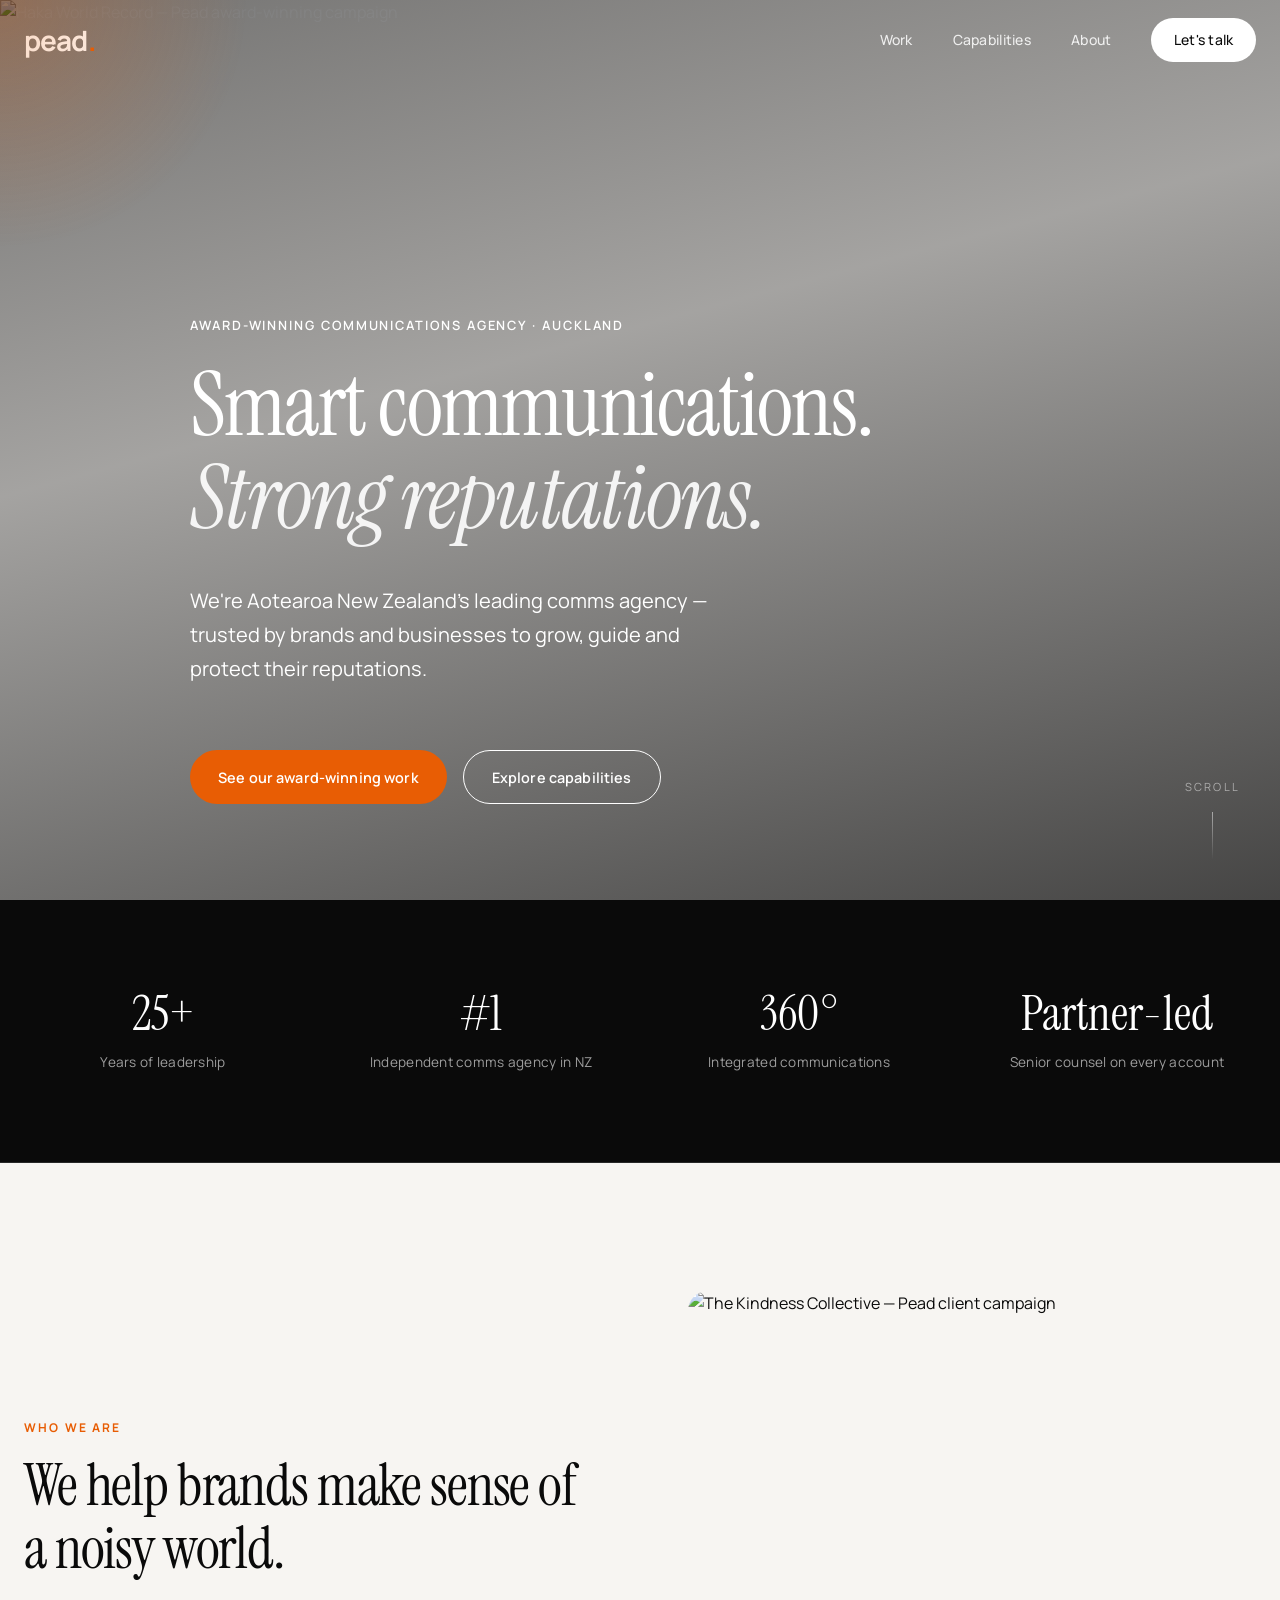
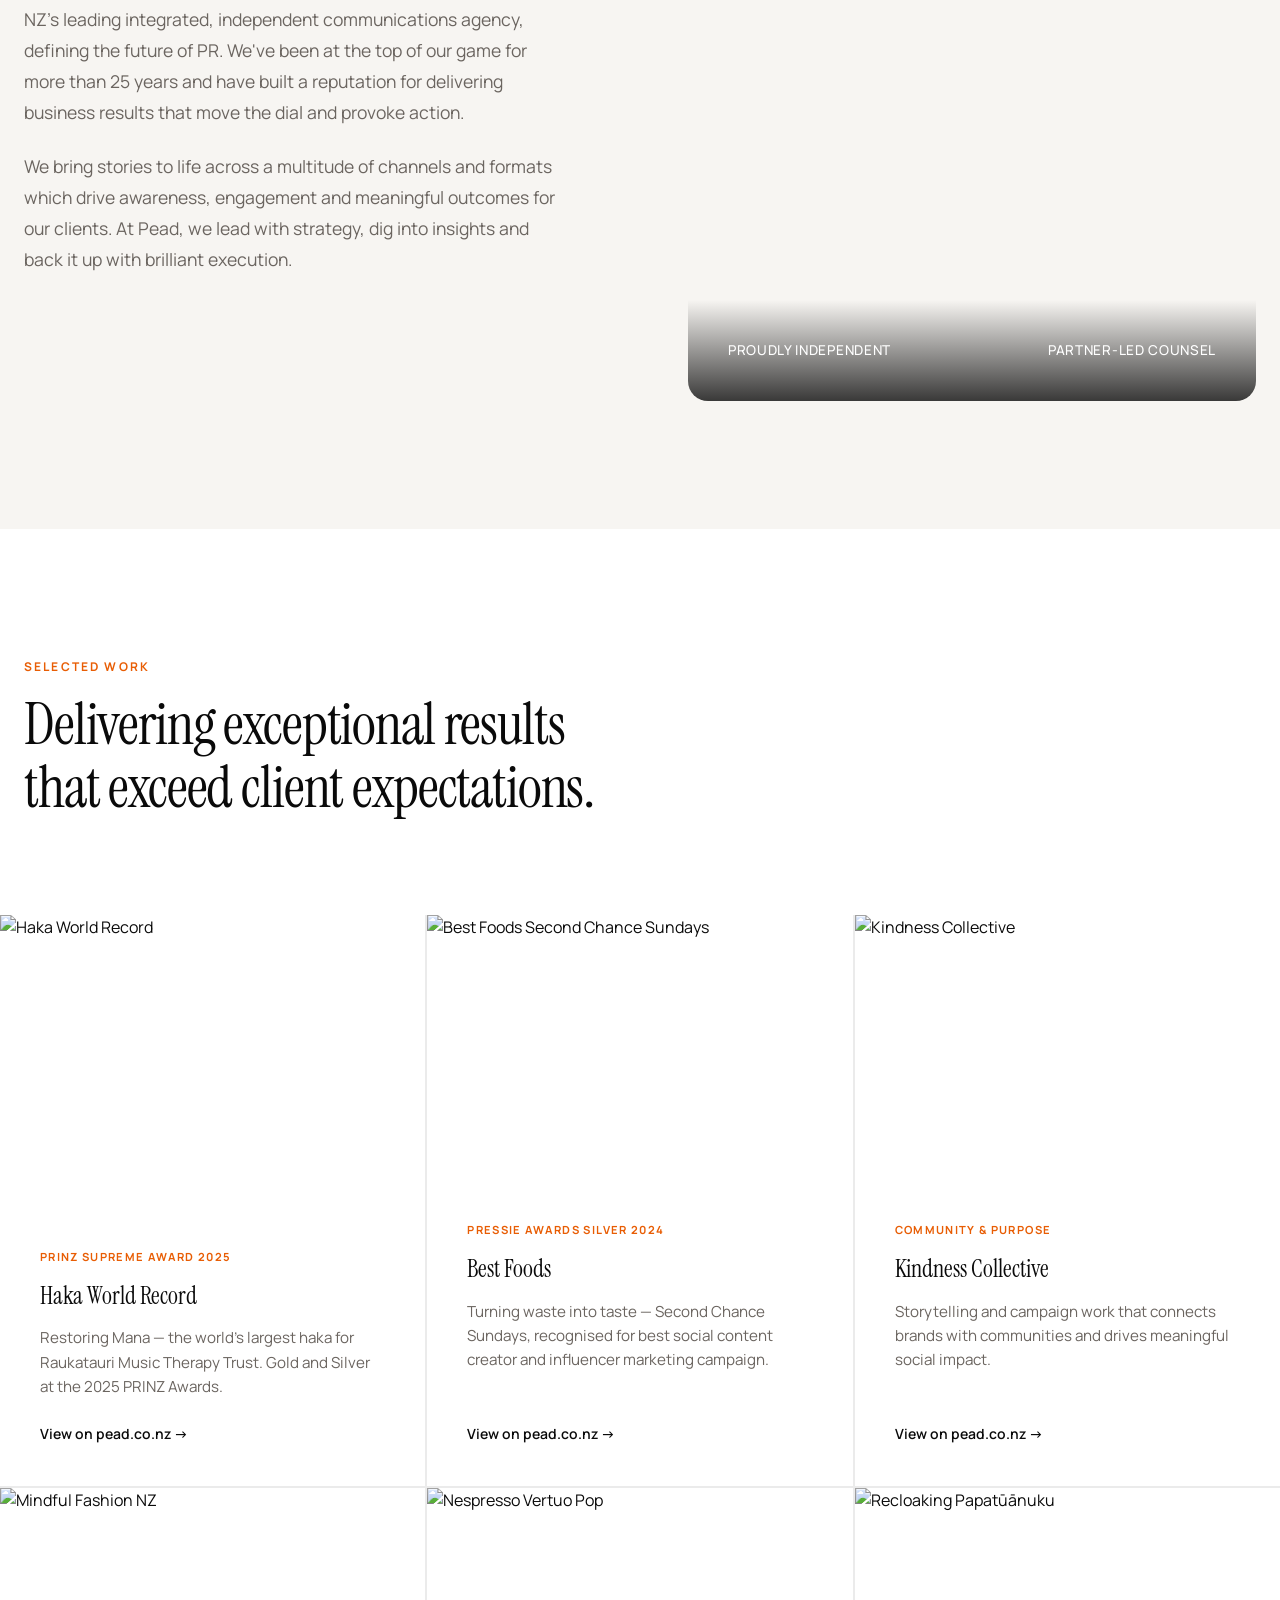
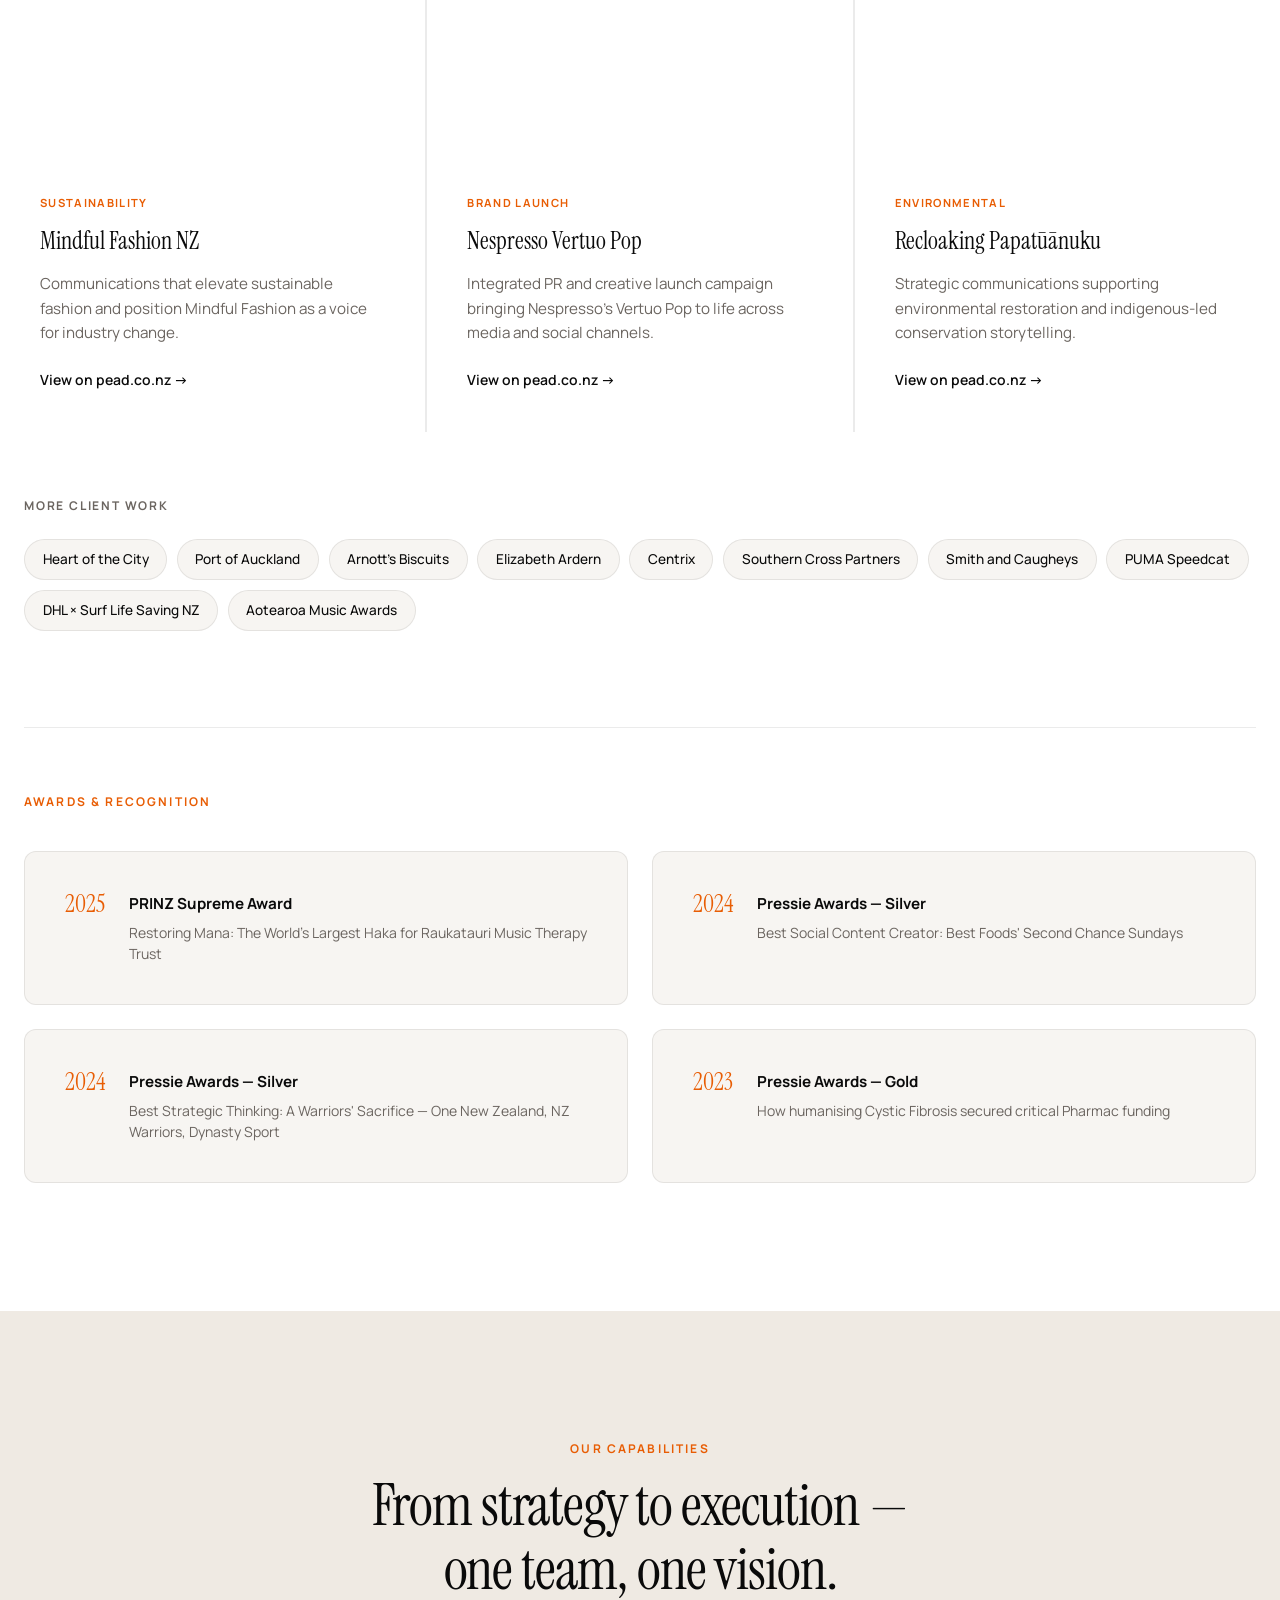
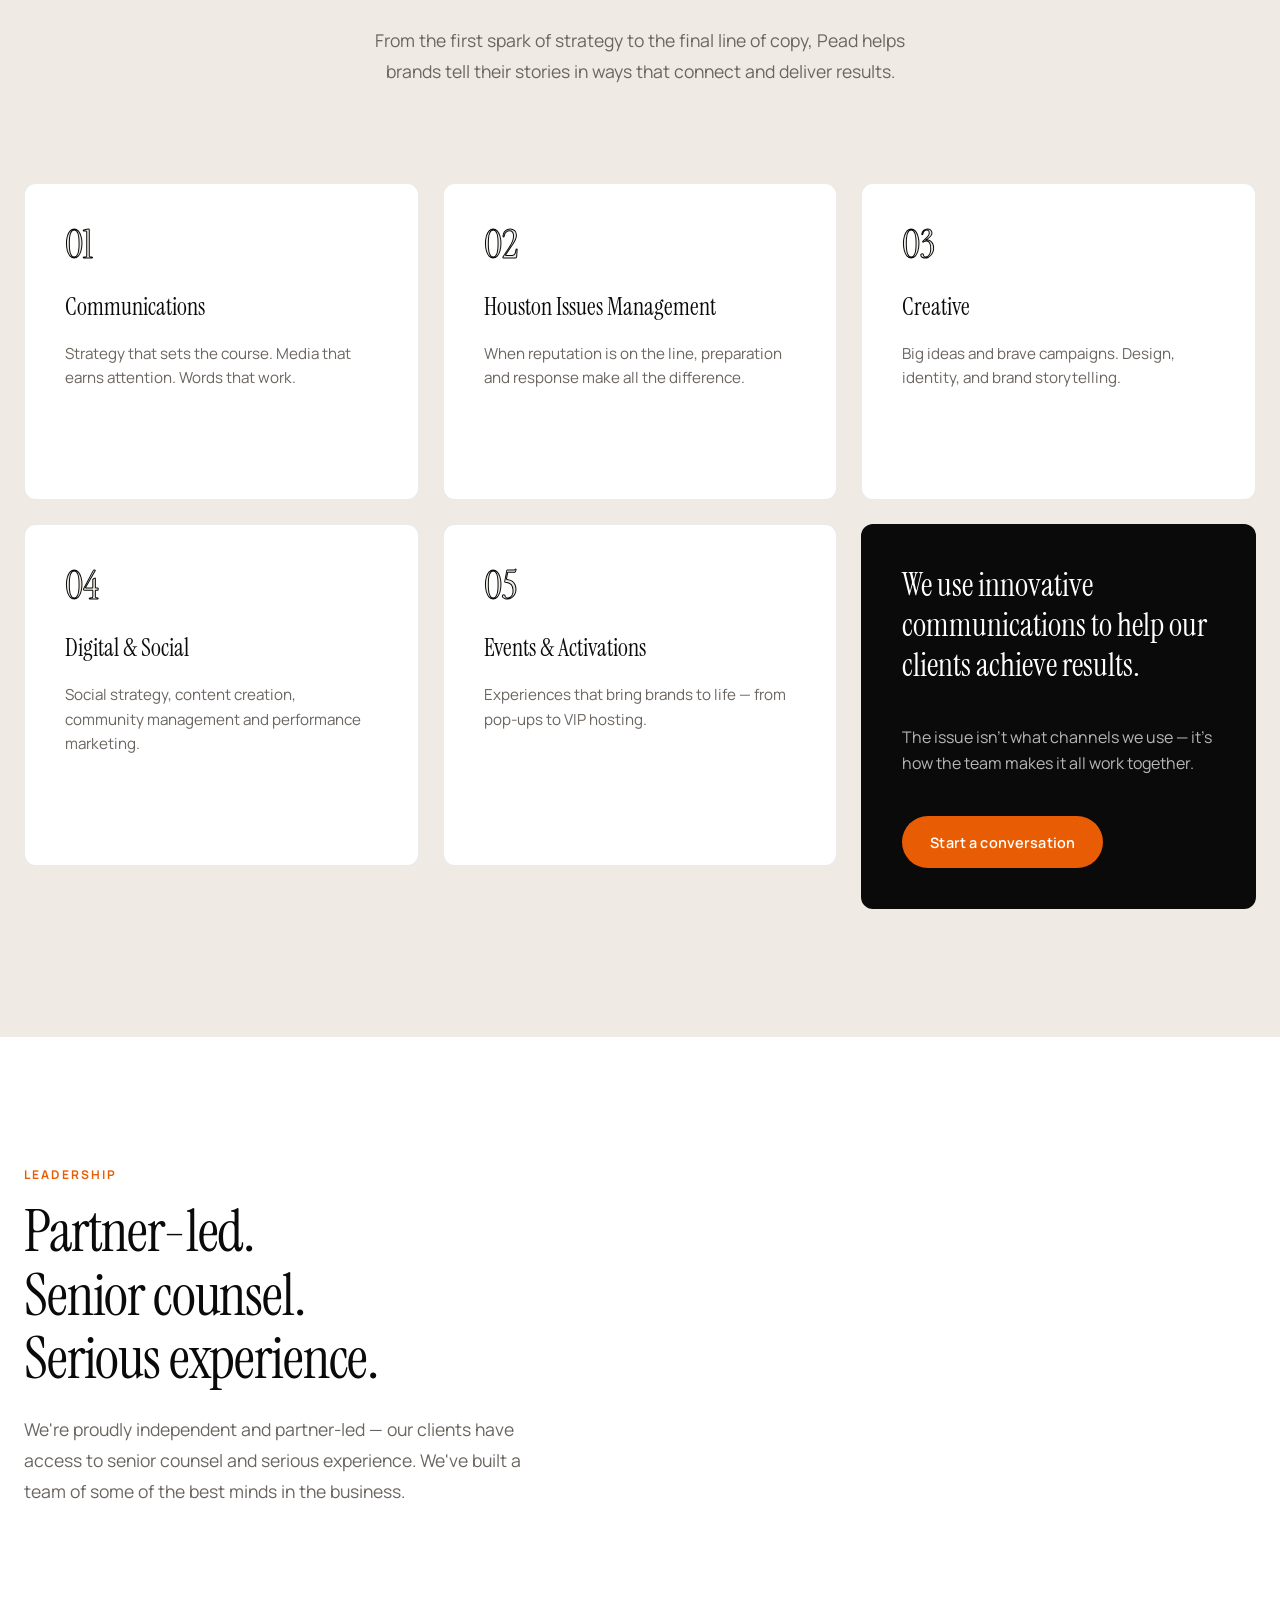
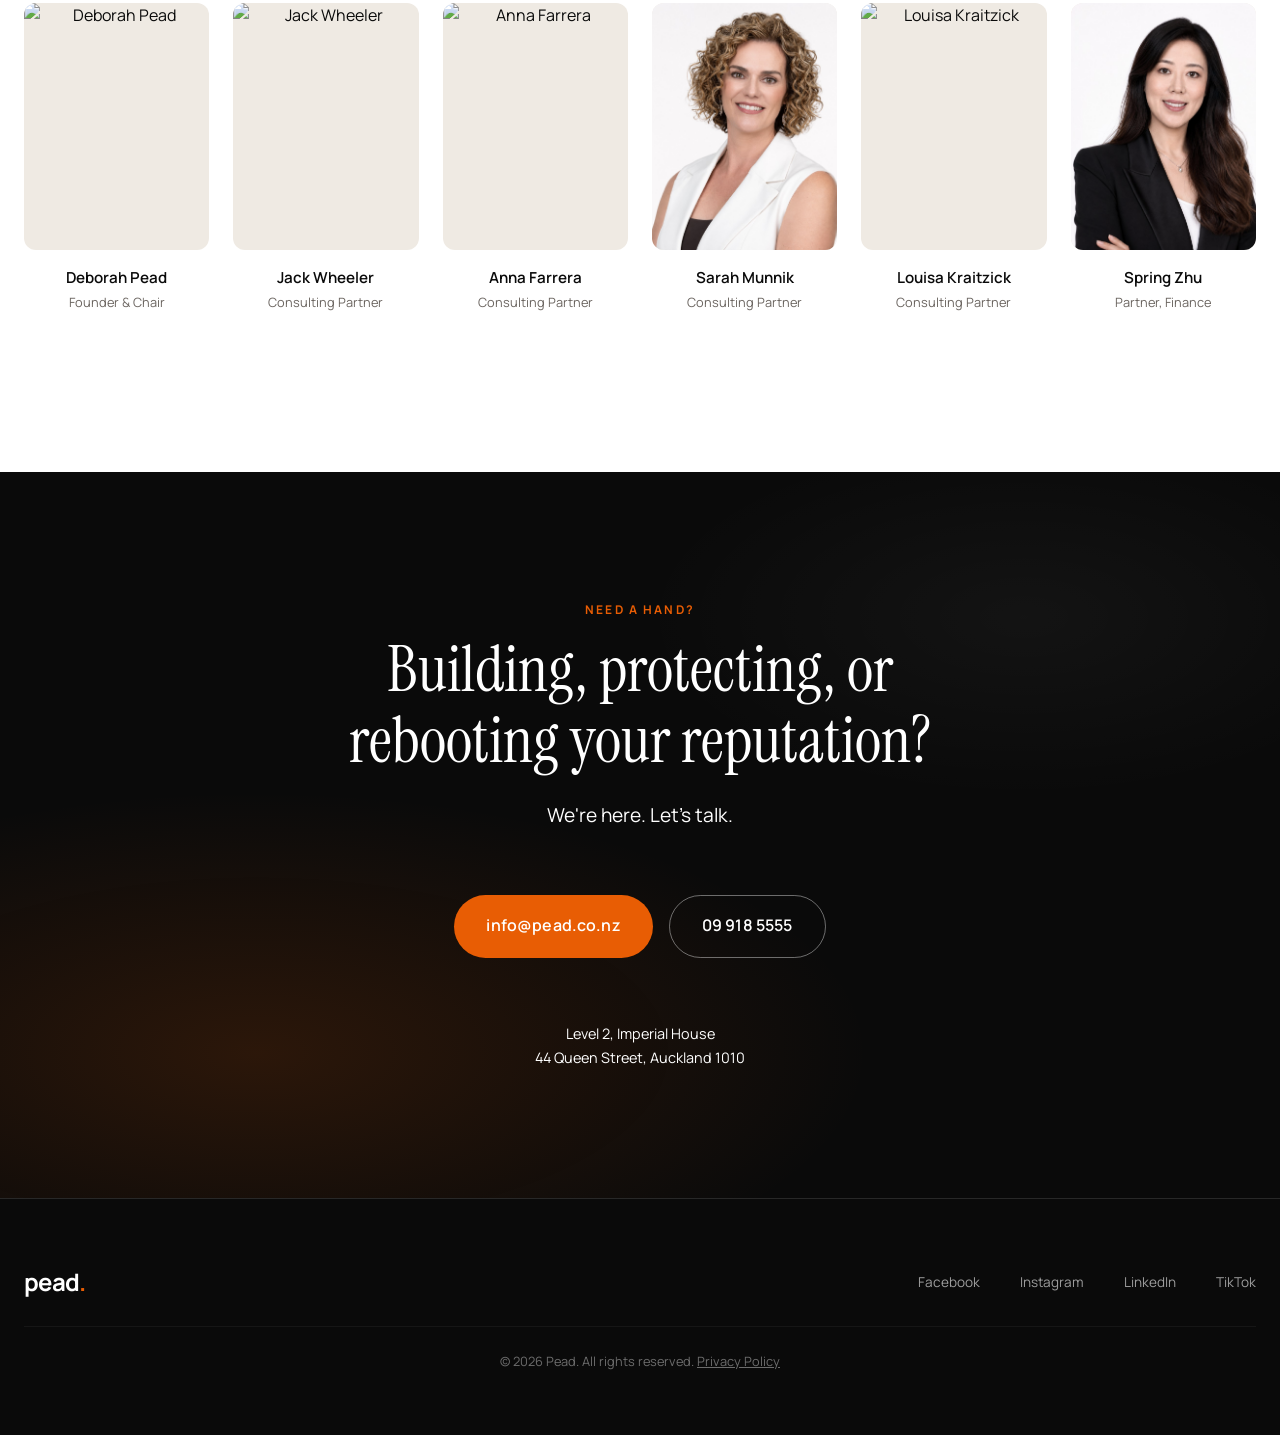
==== commit 3d2dbc98: "Update leadership photos for Spring Zhu and Sarah Munnik." ====
--- a/index.html
+++ b/index.html
@@ -368,7 +368,7 @@
           </article>
           <article class="leader reveal">
             <div class="leader-photo">
-              <img src="https://images.squarespace-cdn.com/content/v1/67b98de9bdd16d674c0d3657/ac24c767-3fe9-434f-9fea-a7c6a68b7ef5/4.jpg?format=800w" alt="Sarah Munnik" loading="lazy" />
+              <img src="assets/images/leadership/sarah-munnik.png" alt="Sarah Munnik" loading="lazy" />
             </div>
             <h4>Sarah Munnik</h4>
             <p>Consulting Partner</p>
@@ -384,7 +384,7 @@
           </article>
           <article class="leader reveal">
             <div class="leader-photo">
-              <img src="https://images.squarespace-cdn.com/content/v1/67b98de9bdd16d674c0d3657/e1ff5d87-47e0-4870-9ac7-8f047d67c8ac/6.jpg?format=800w" alt="Spring Zhu" loading="lazy" />
+              <img src="assets/images/leadership/spring-zhu.png" alt="Spring Zhu" loading="lazy" />
             </div>
             <h4>Spring Zhu</h4>
             <p>Partner, Finance</p>
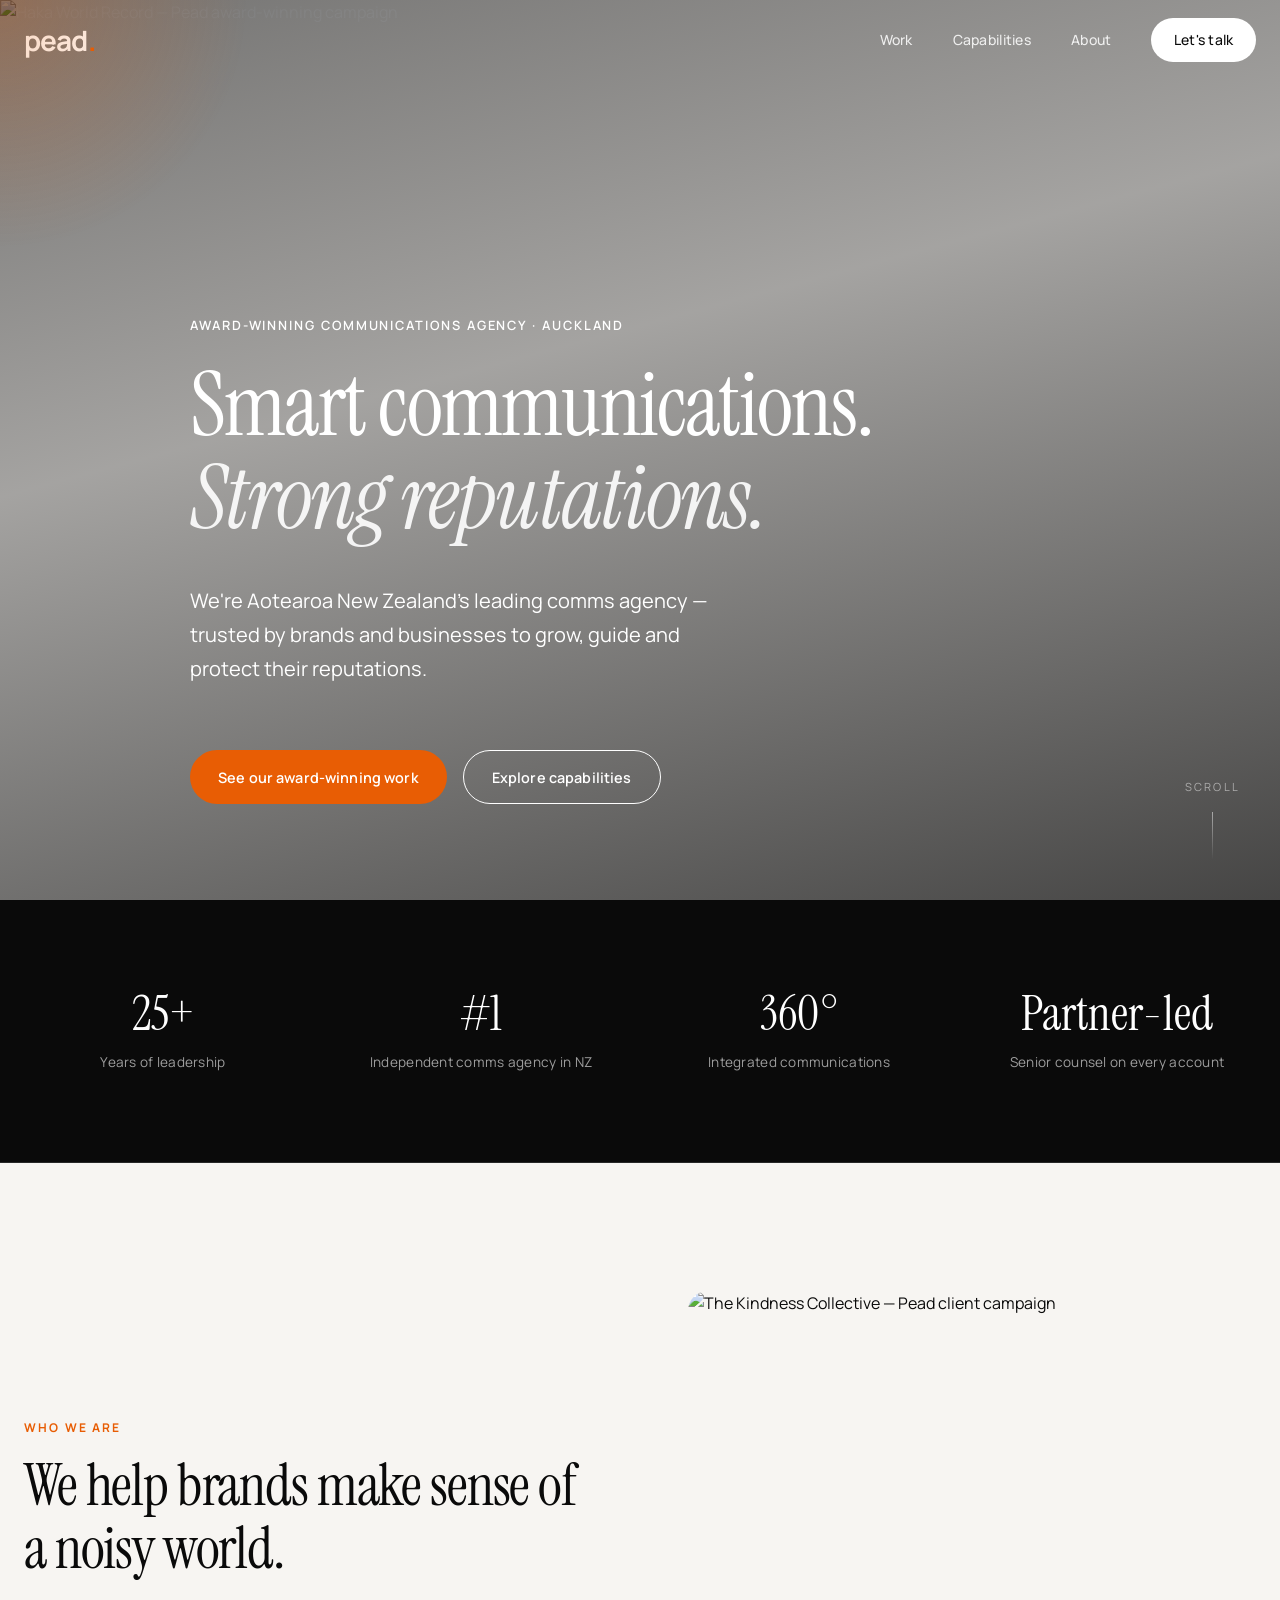
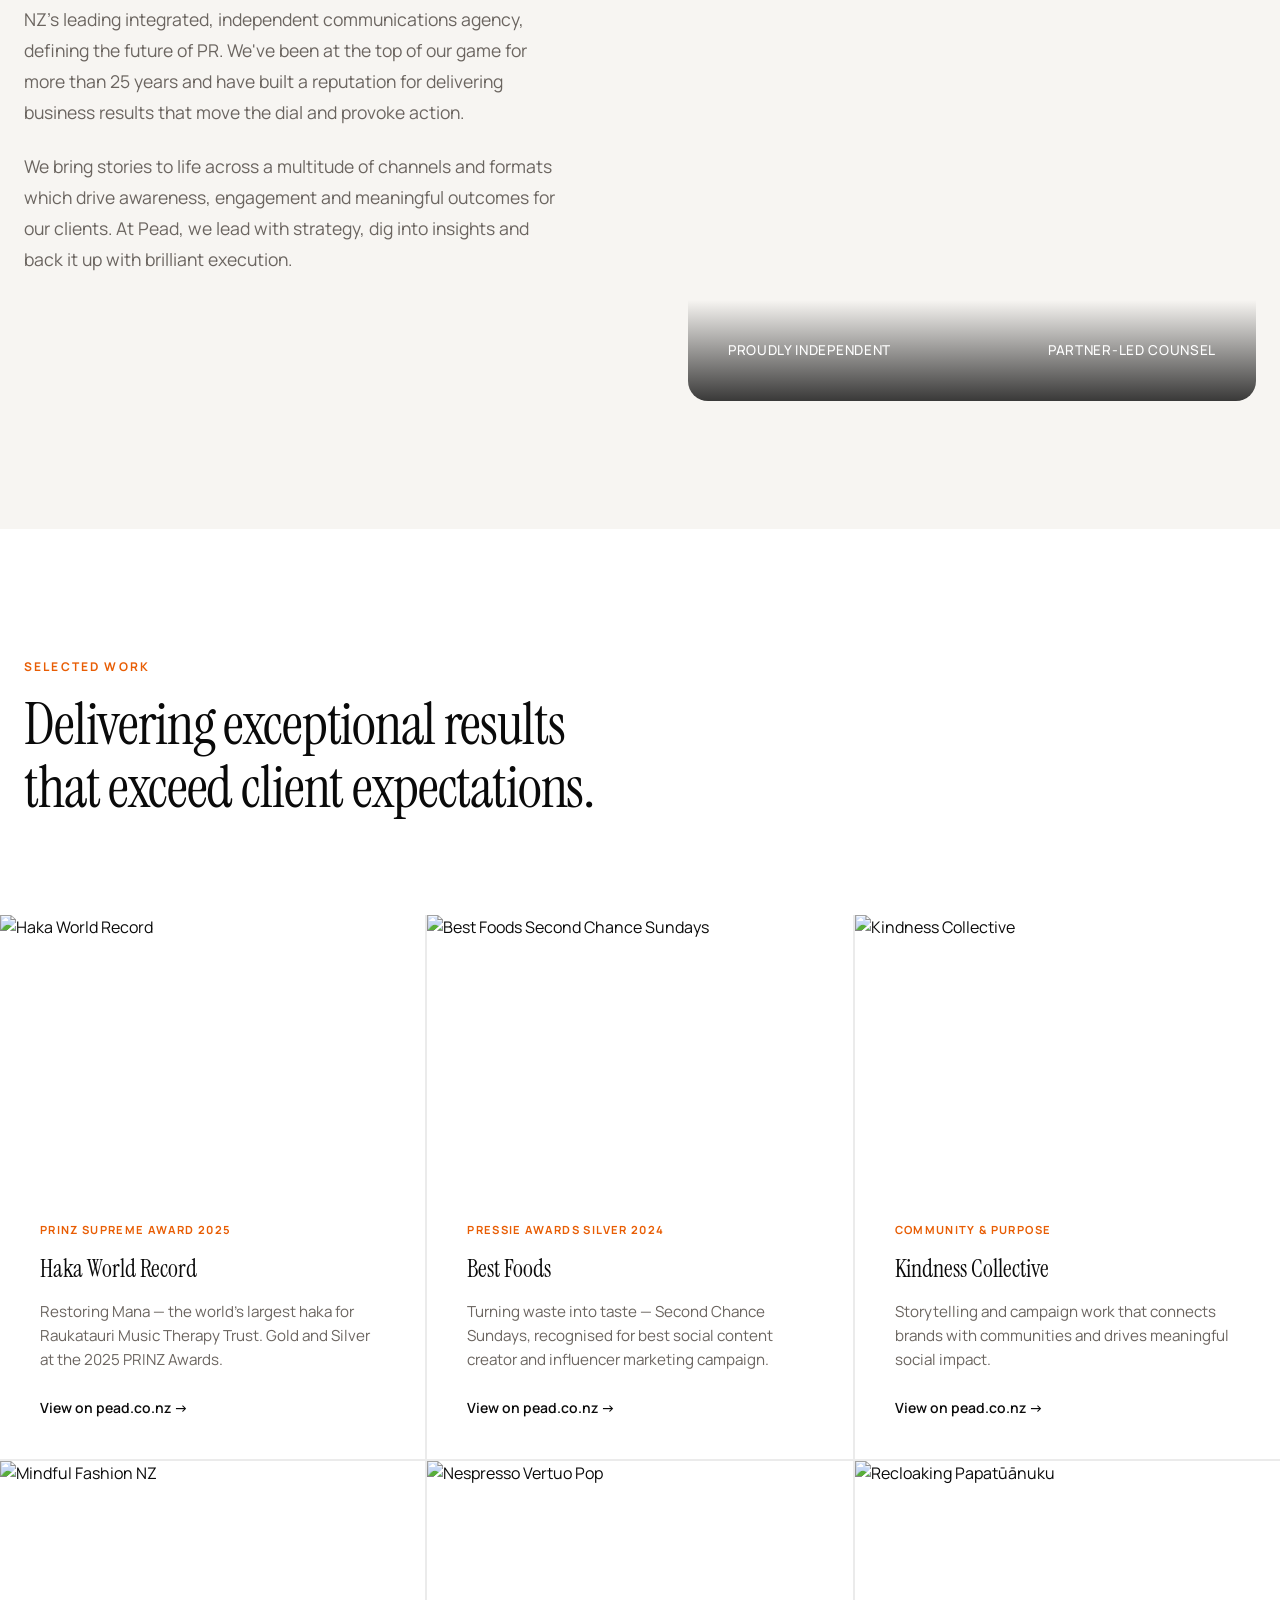
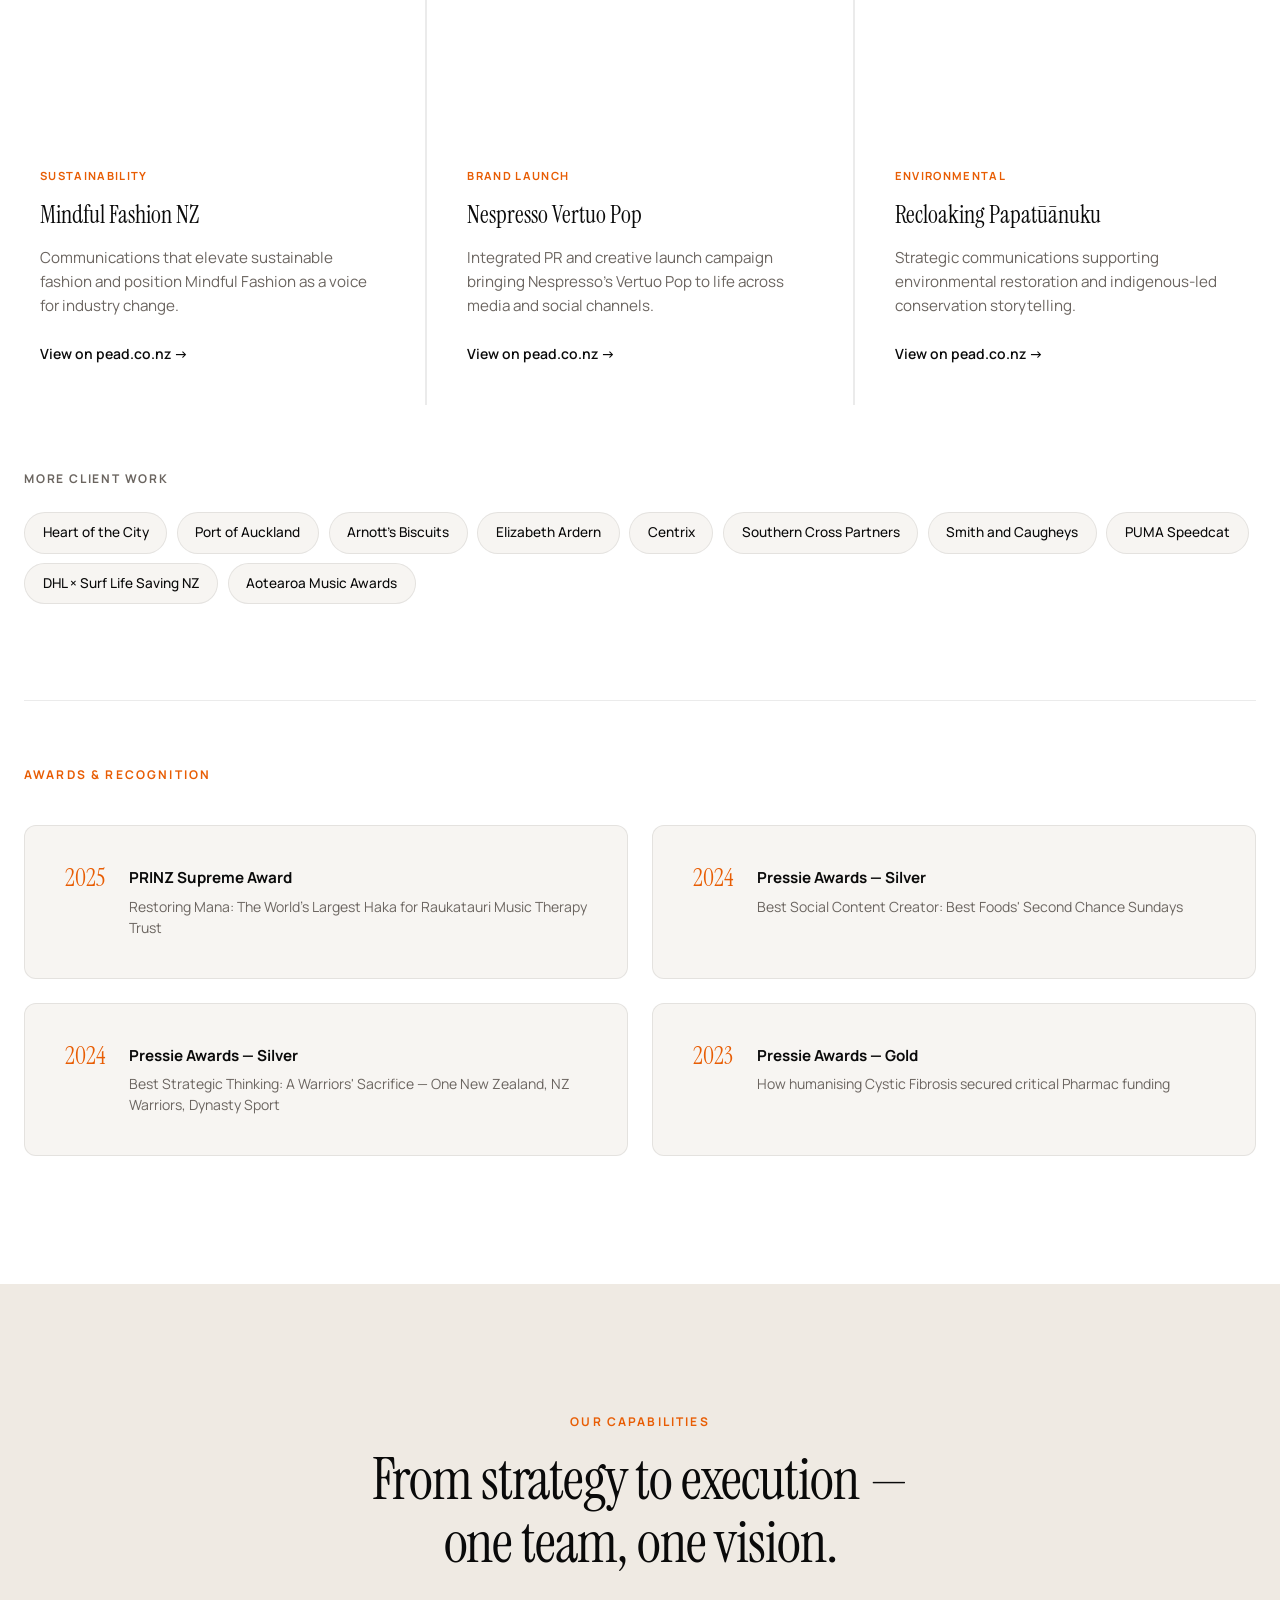
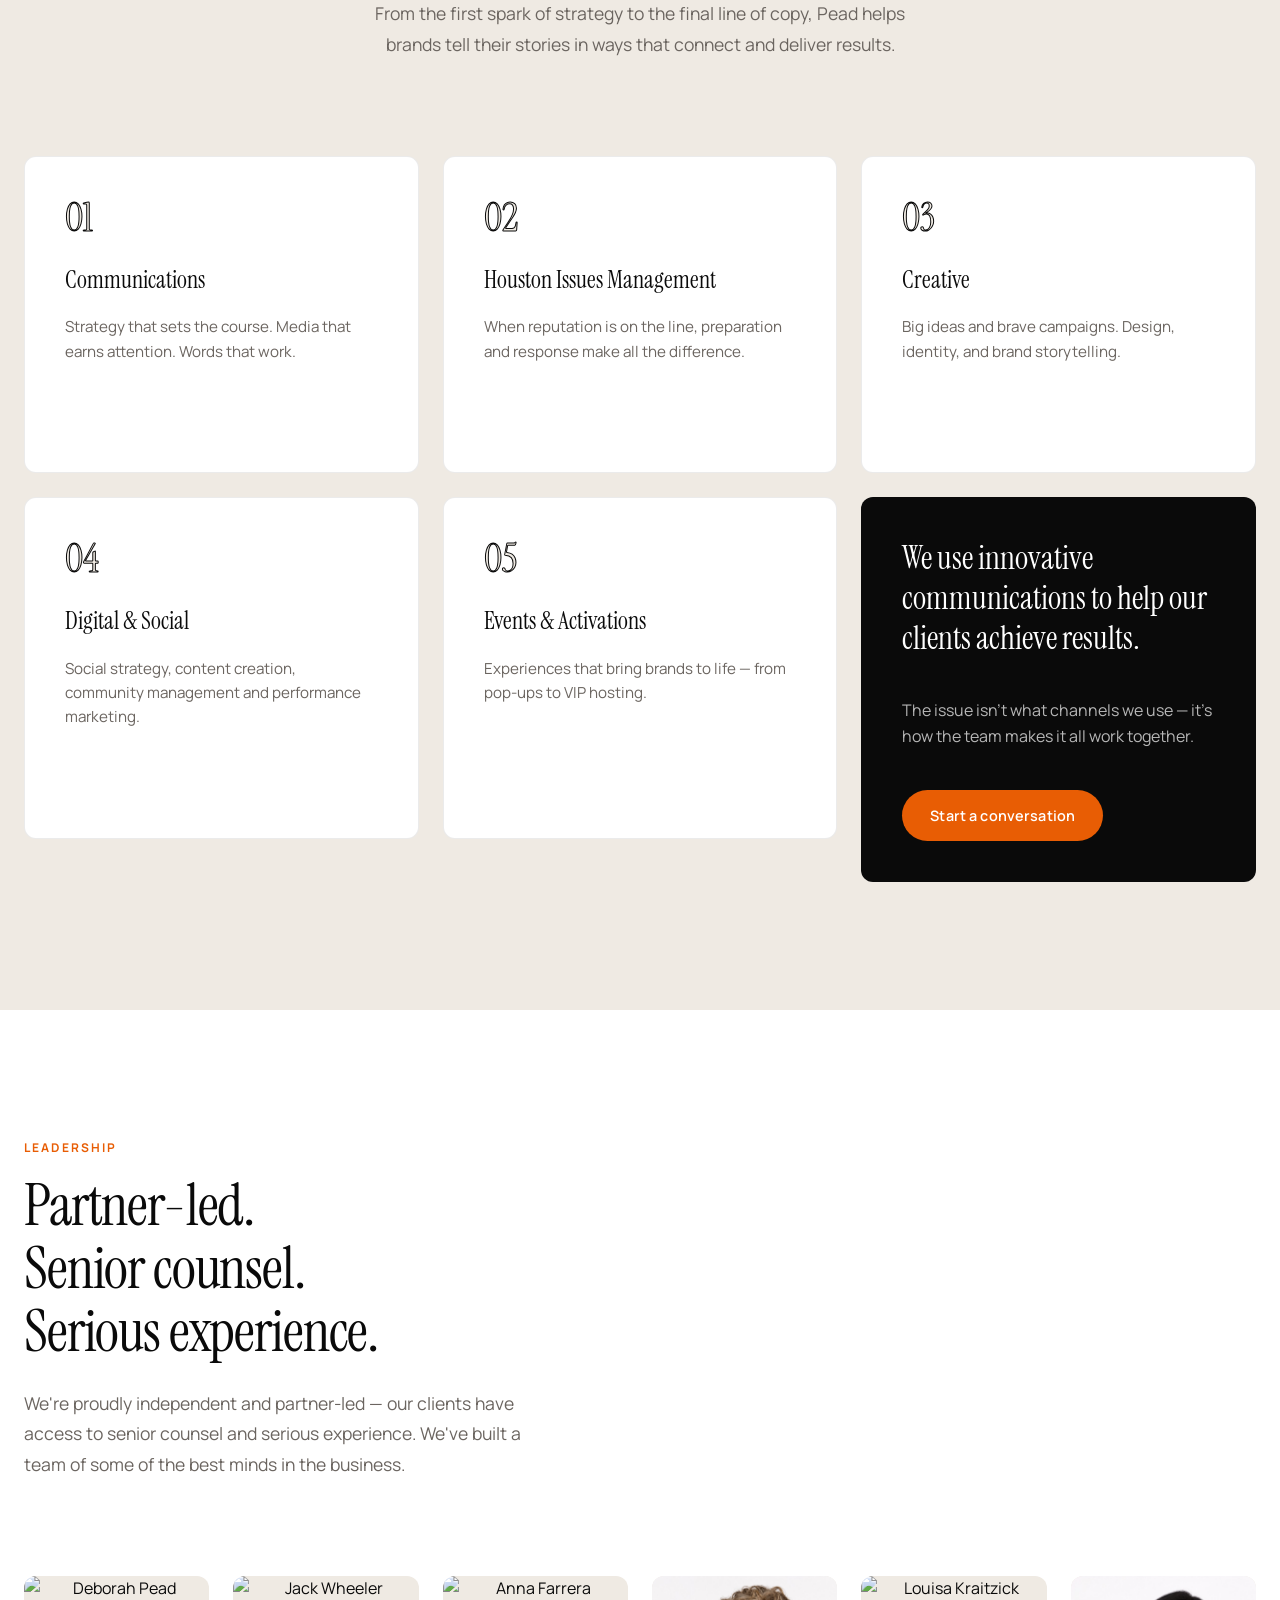
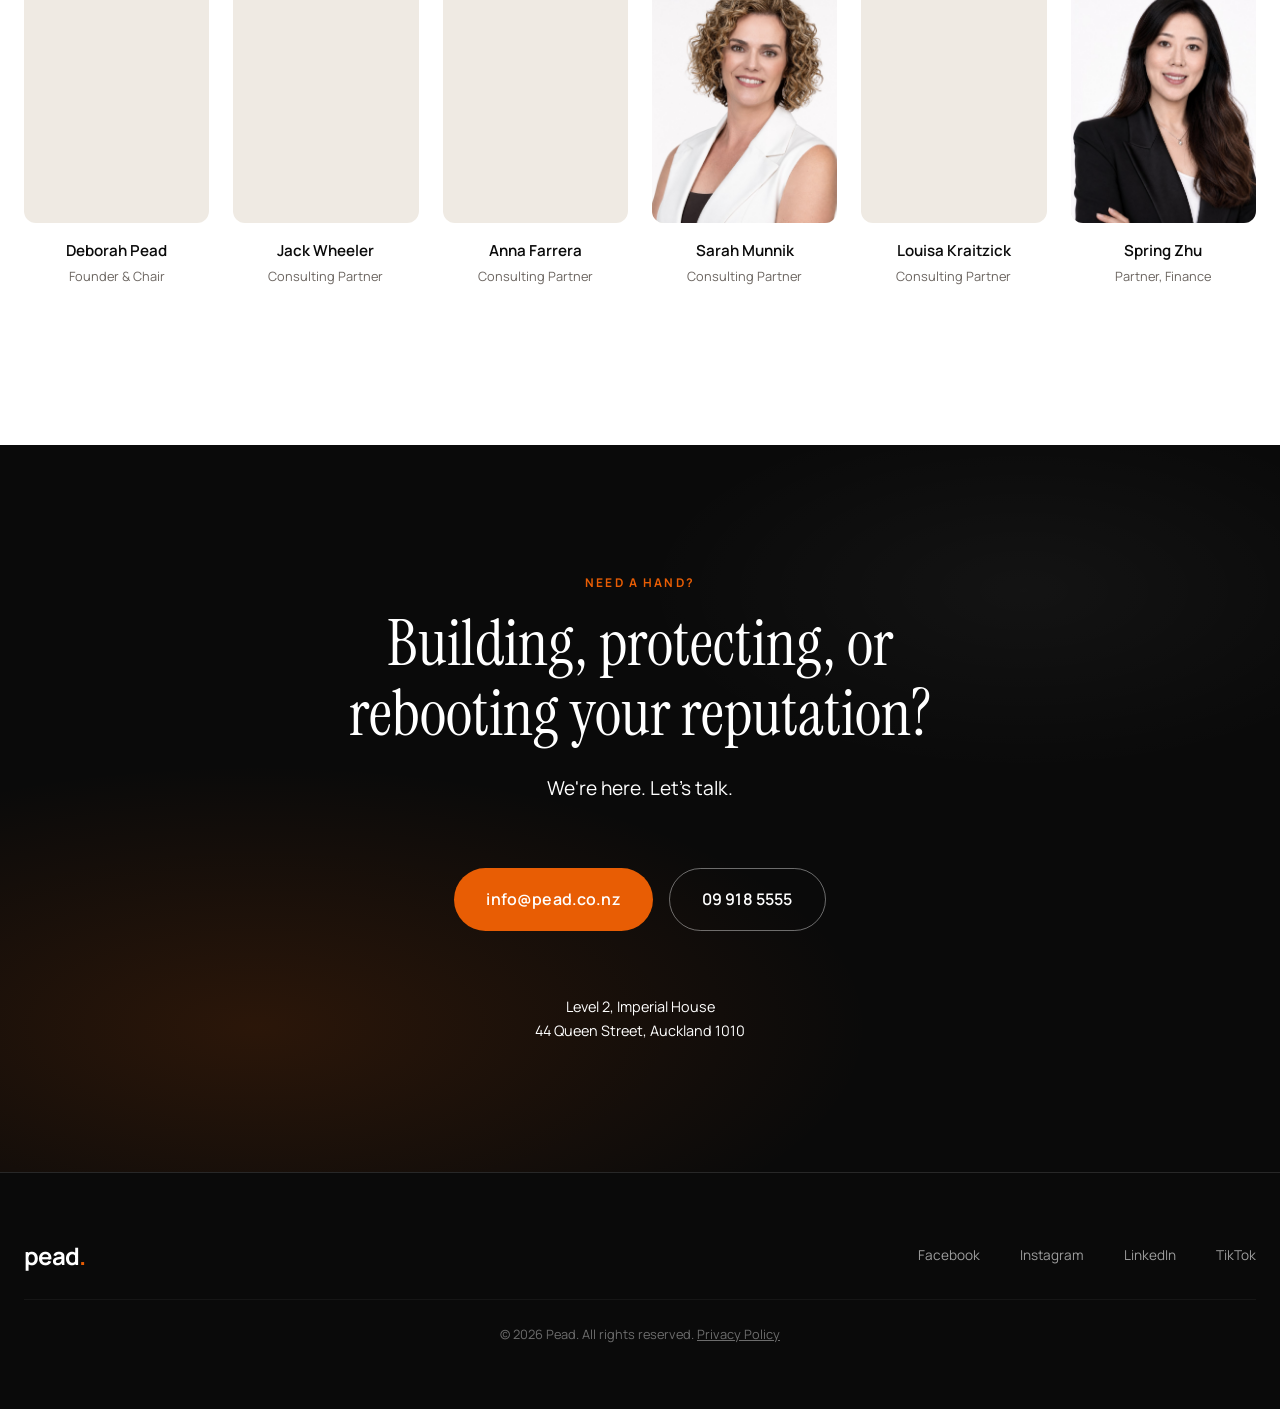
==== commit 7e4ab44a: "Unify work card image heights across the portfolio grid." ====
--- a/index.html
+++ b/index.html
@@ -125,7 +125,7 @@
         </div>
       </div>
       <div class="work-grid work-grid-featured">
-        <article class="work-card reveal work-card-featured">
+        <article class="work-card reveal">
           <div class="work-card-media">
             <img src="https://images.squarespace-cdn.com/content/v1/67b98de9bdd16d674c0d3657/63c98a40-2f1a-439f-9198-8c26e6f63a24/240929_Haka-20.jpg?format=1500w" alt="Haka World Record" loading="lazy" />
           </div>
--- a/css/styles.css
+++ b/css/styles.css
@@ -520,10 +520,6 @@
   margin-bottom: var(--space-xl);
 }
 
-.work-card-featured .work-card-media {
-  aspect-ratio: 16 / 11;
-}
-
 .work-card {
   background: var(--color-white);
   display: flex;
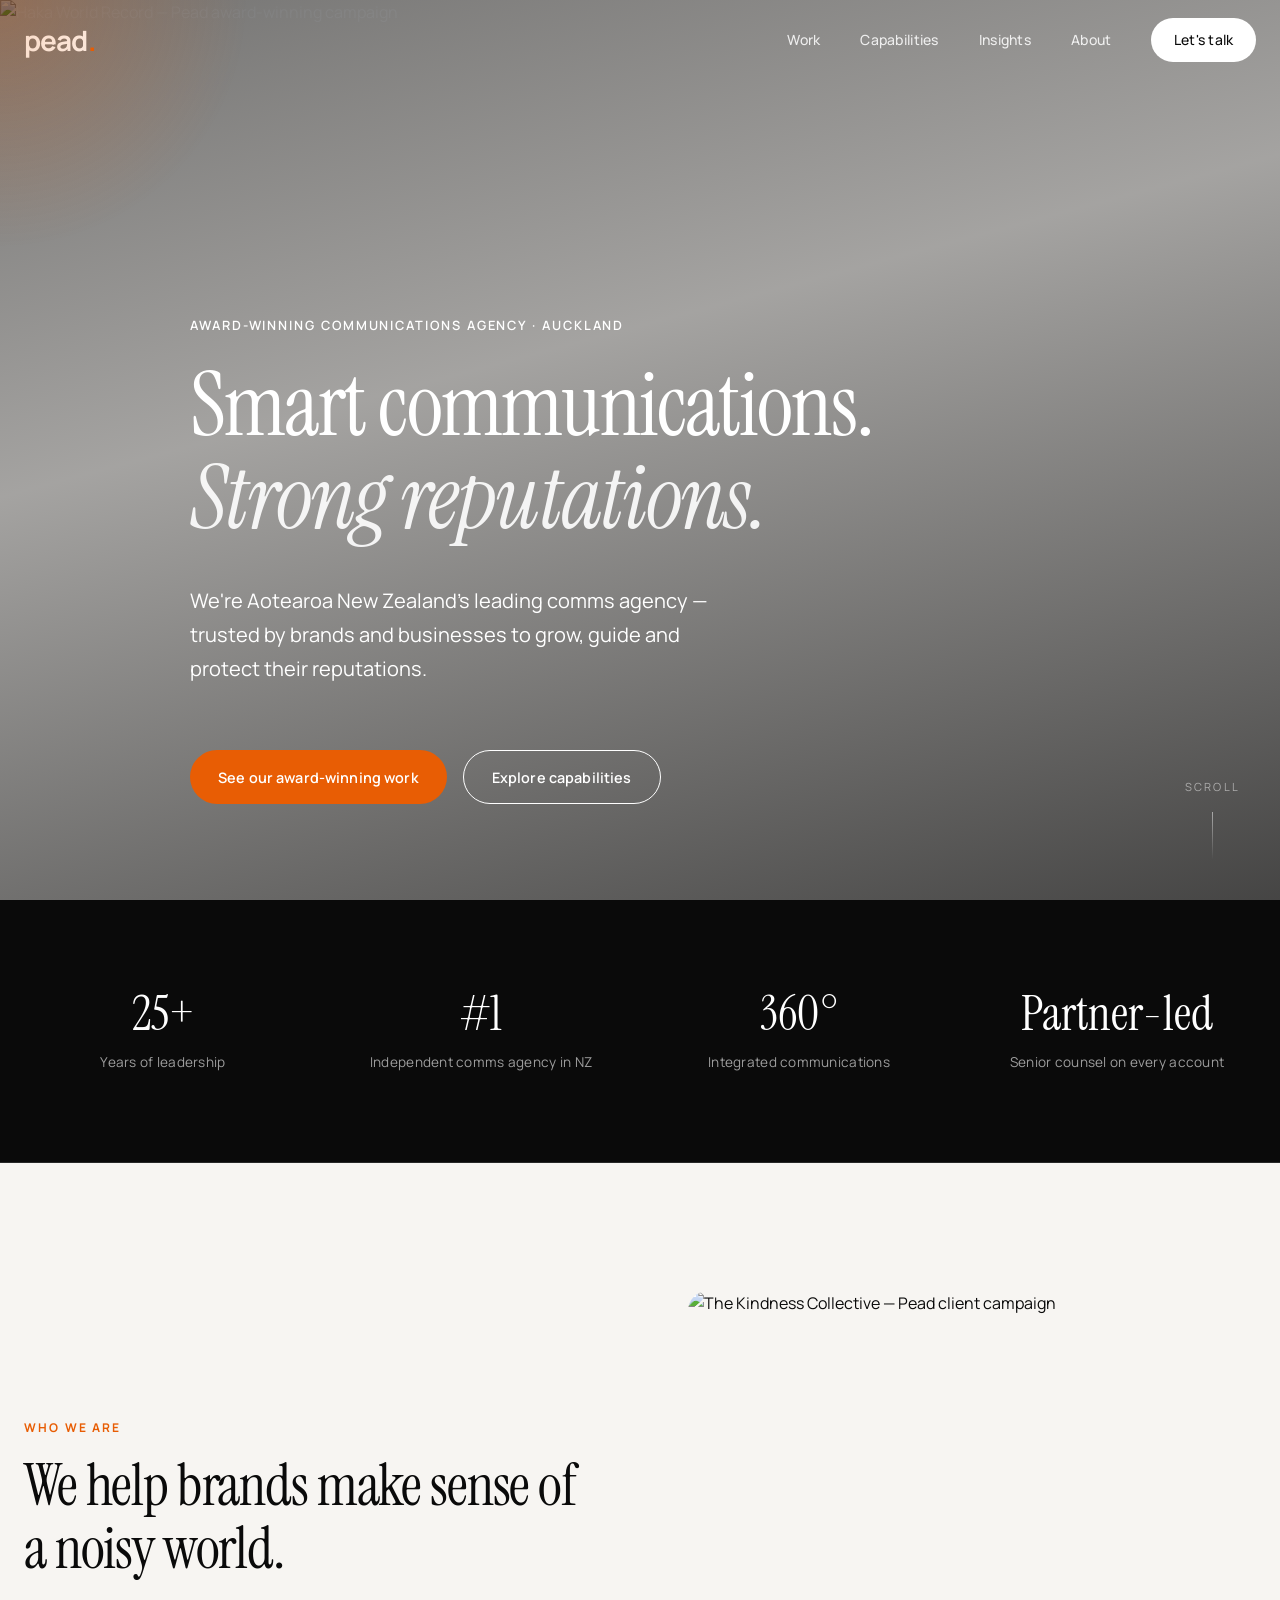
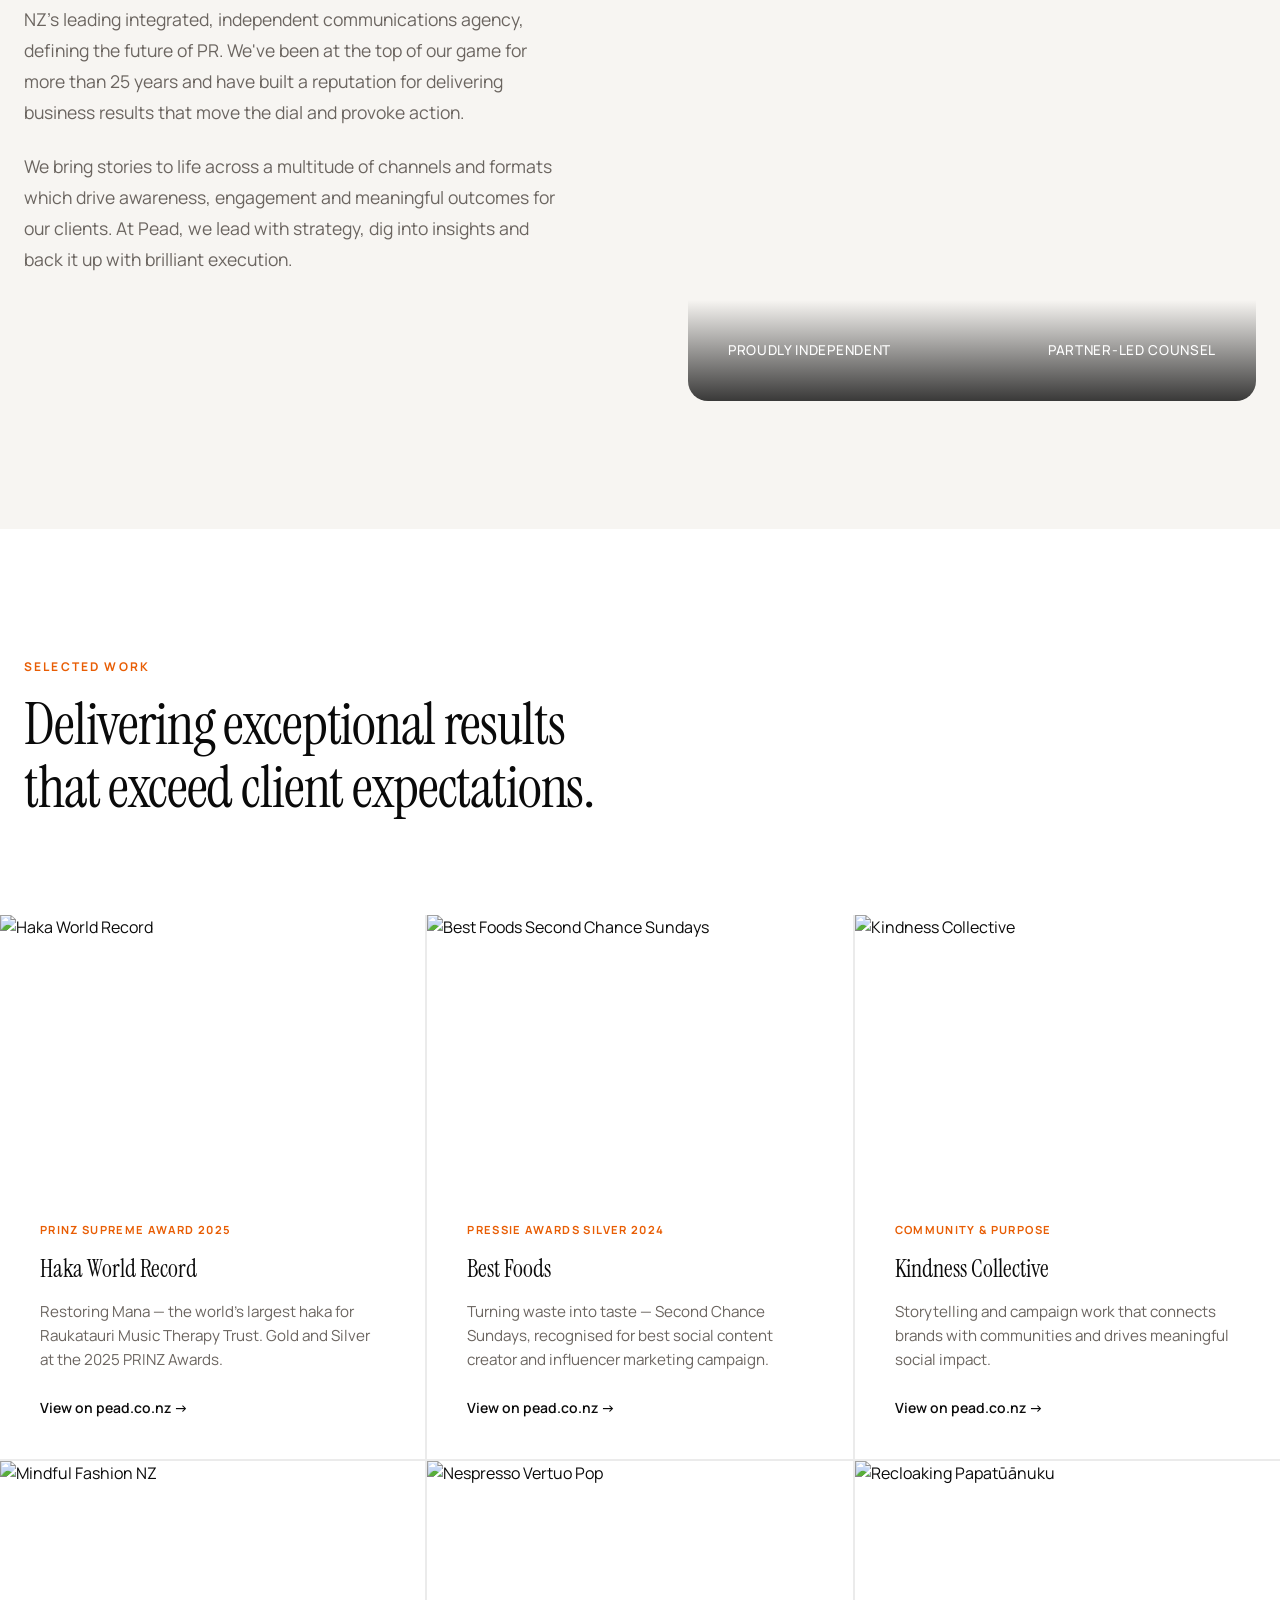
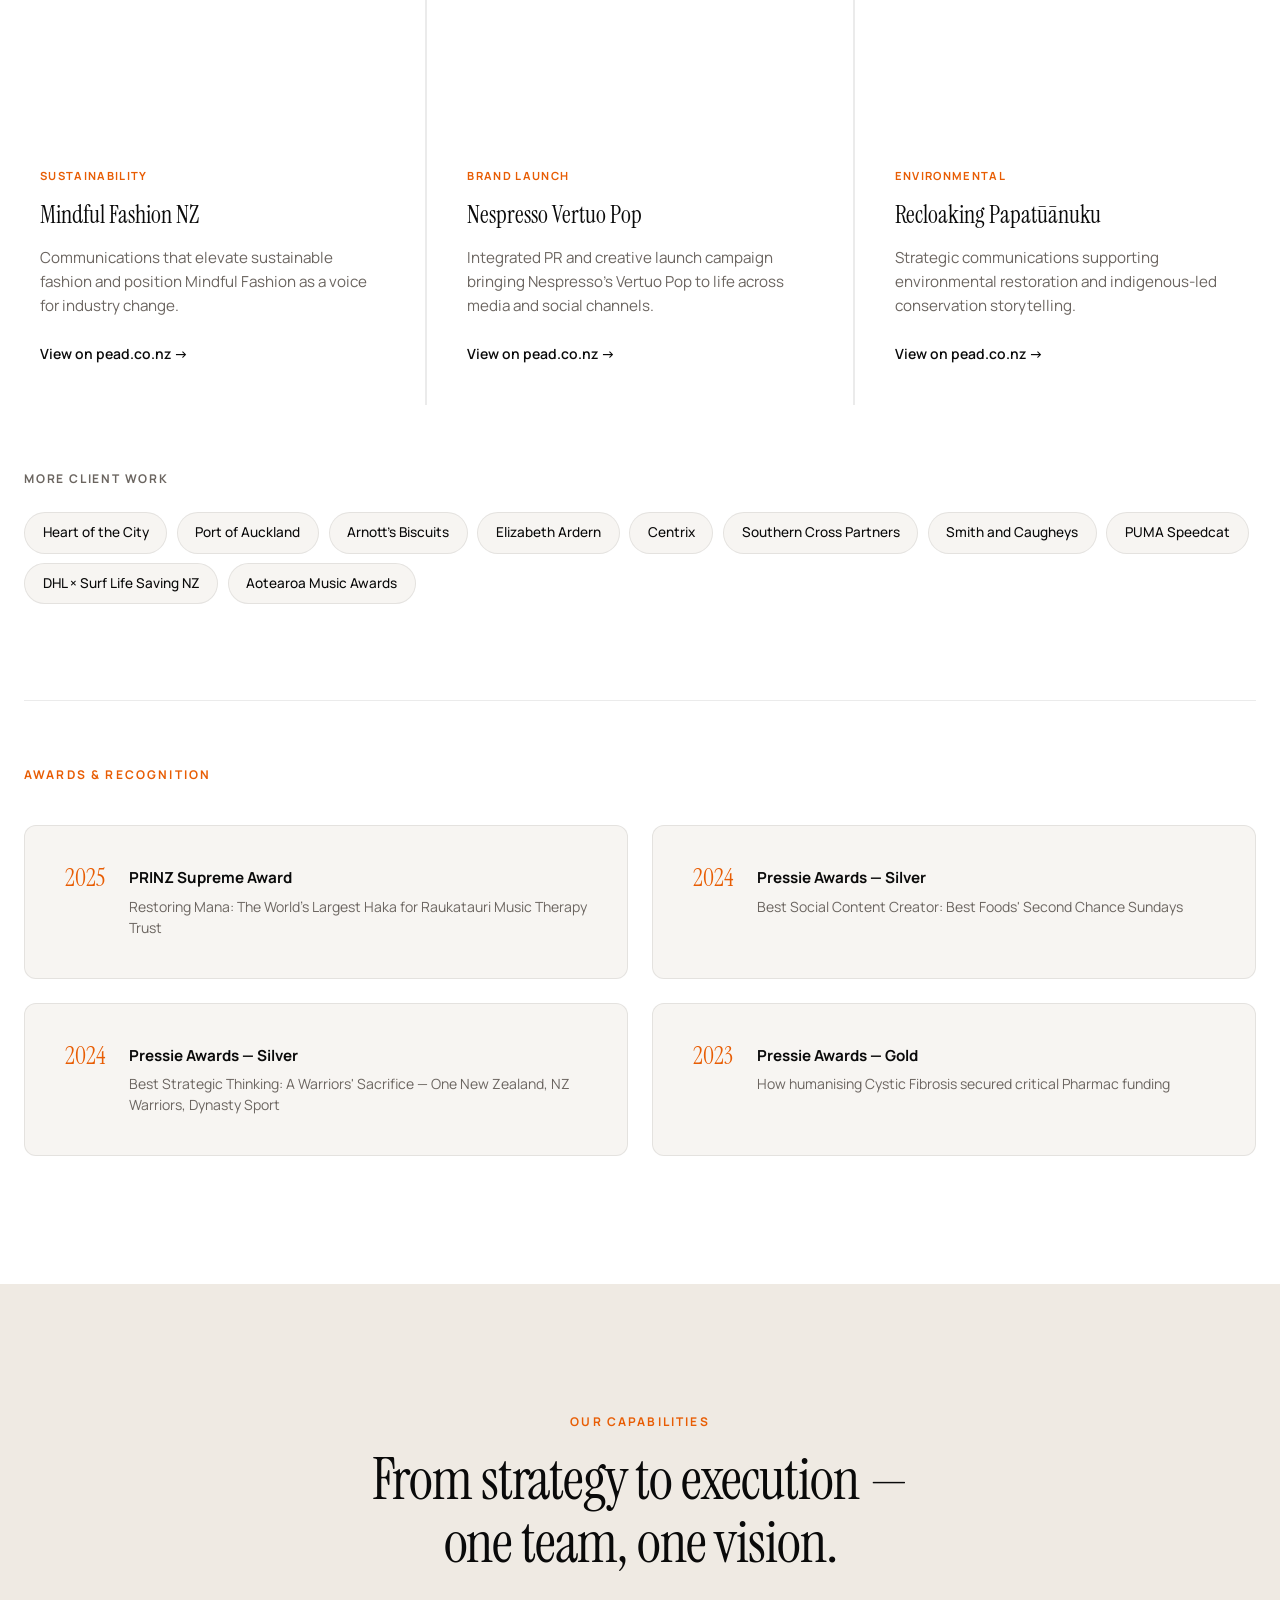
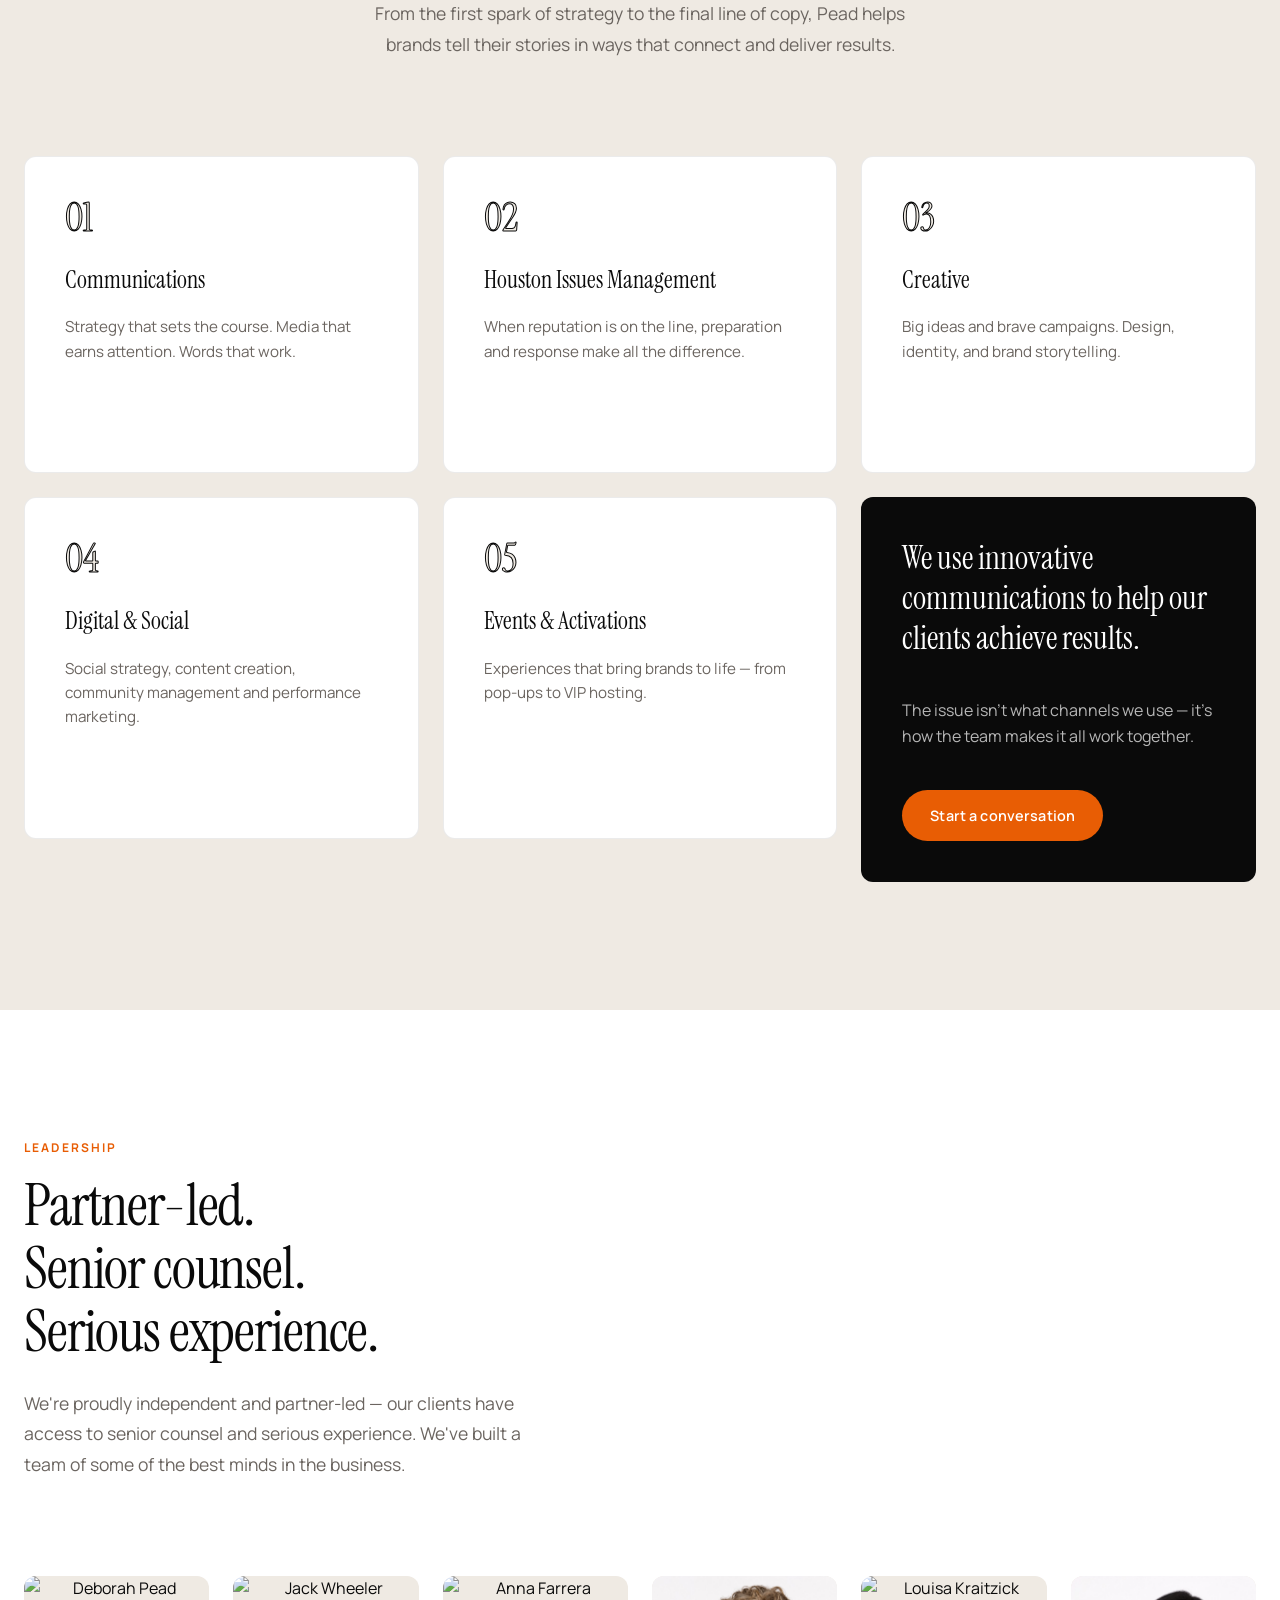
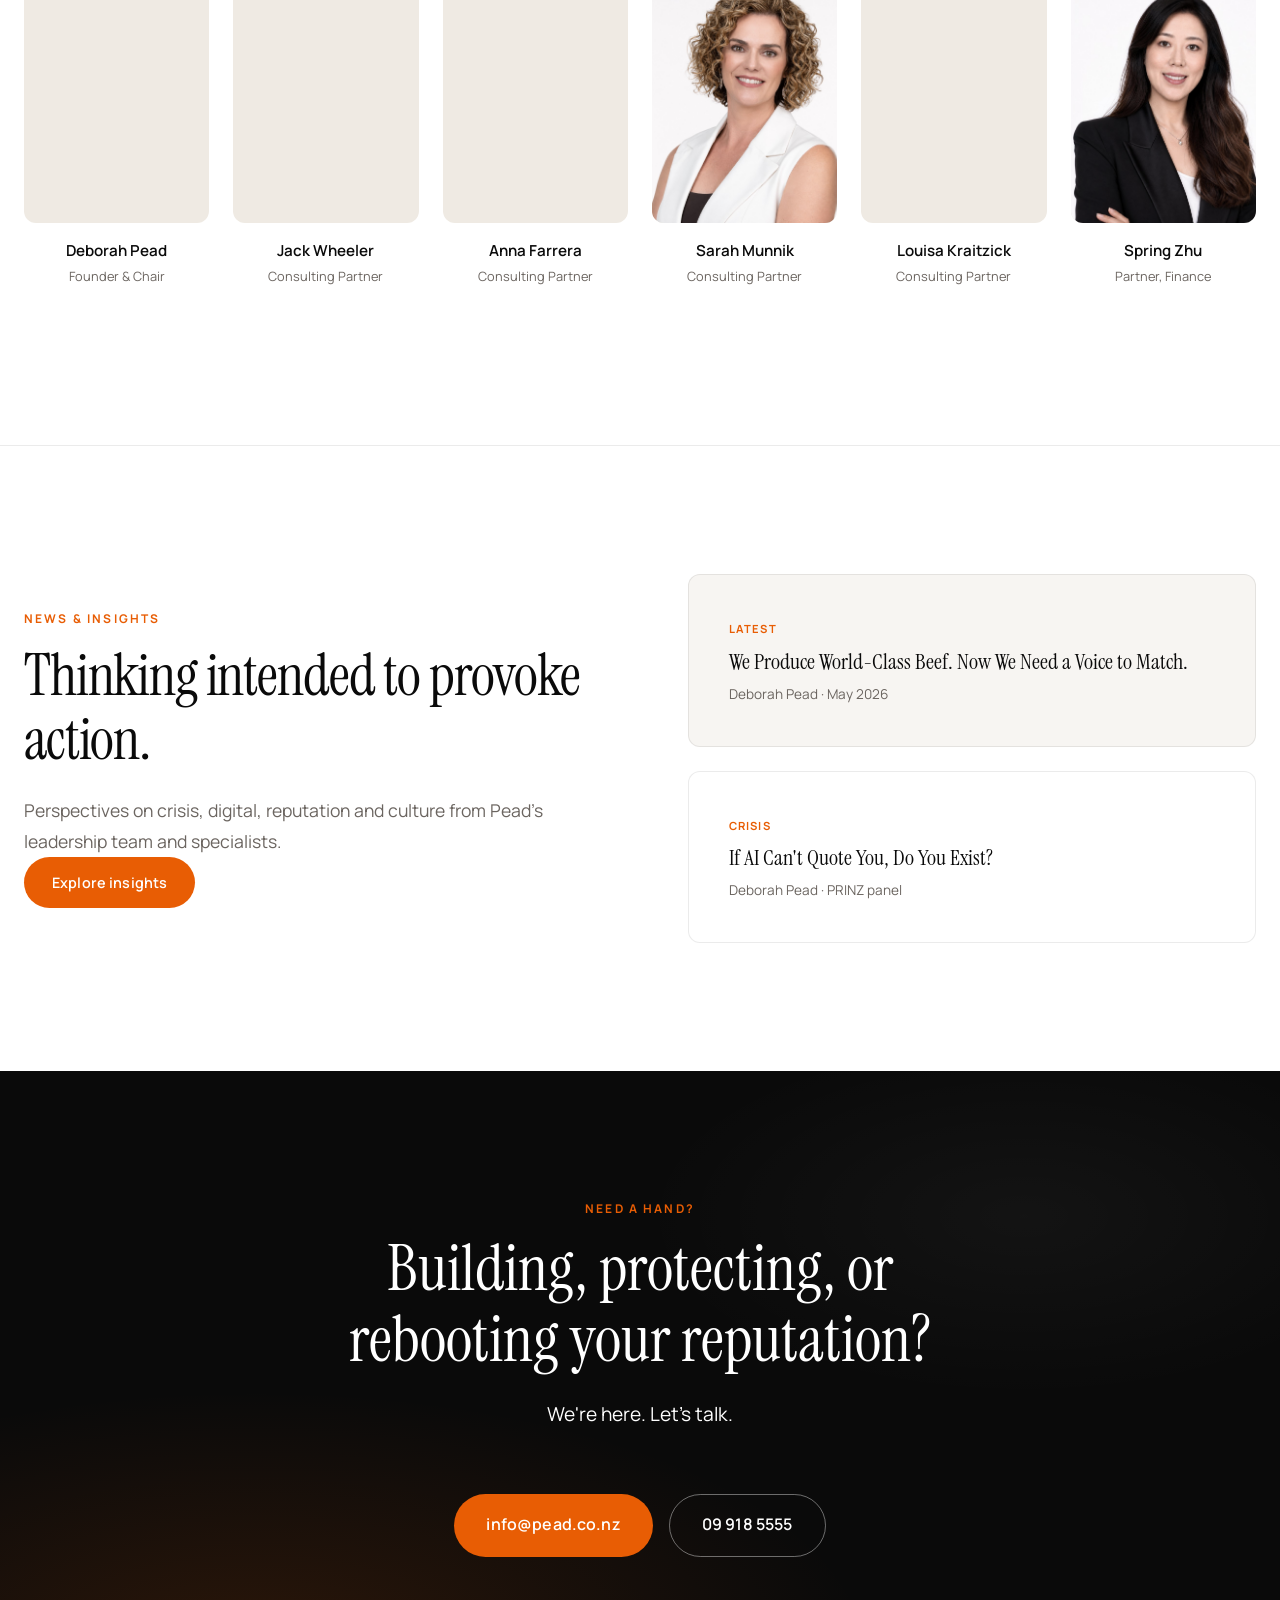
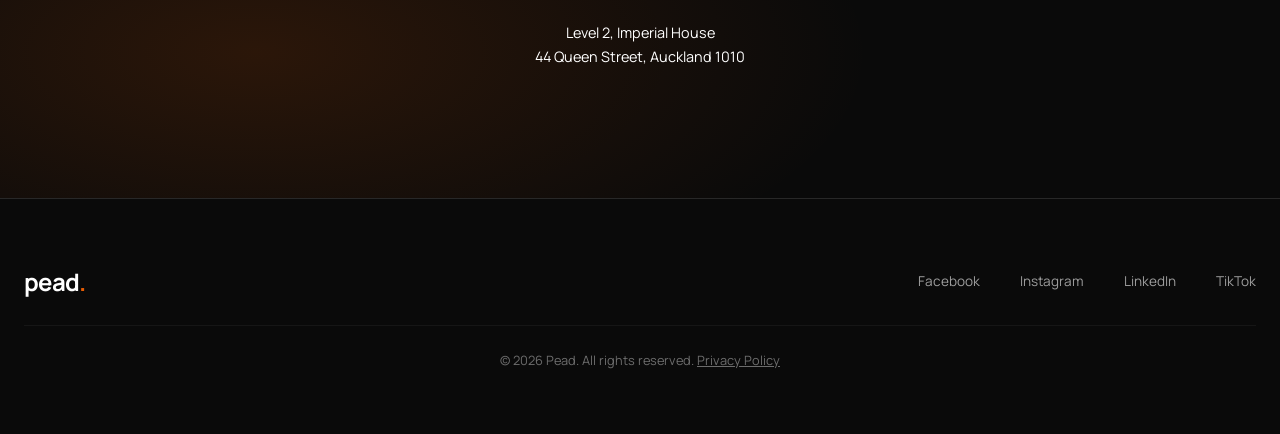
==== commit bd79ebf3: "Add Insights landing page with article feed and homepage navigation." ====
--- a/index.html
+++ b/index.html
@@ -15,10 +15,11 @@
 
   <header class="site-header" id="header">
     <div class="container header-inner">
-      <a href="#" class="logo" aria-label="Pead home">pead<span class="logo-dot">.</span></a>
+      <a href="index.html" class="logo" aria-label="Pead home">pead<span class="logo-dot">.</span></a>
       <nav class="nav-desktop" aria-label="Primary">
         <a href="#work">Work</a>
         <a href="#capabilities">Capabilities</a>
+        <a href="insights/index.html">Insights</a>
         <a href="#about">About</a>
         <a href="#contact" class="nav-cta">Let's talk</a>
       </nav>
@@ -30,6 +31,7 @@
     <nav class="nav-mobile" id="mobileNav" aria-label="Mobile" hidden>
       <a href="#work">Work</a>
       <a href="#capabilities">Capabilities</a>
+      <a href="insights/index.html">Insights</a>
       <a href="#about">About</a>
       <a href="#contact">Let's talk</a>
     </nav>
@@ -394,6 +396,30 @@
       </div>
     </section>
 
+    <!-- Insights teaser -->
+    <section class="insights-teaser">
+      <div class="container insights-teaser-inner">
+        <div>
+          <p class="section-label reveal">News &amp; Insights</p>
+          <h2 class="section-title reveal">Thinking intended to provoke action.</h2>
+          <p class="section-body reveal">Perspectives on crisis, digital, reputation and culture from Pead's leadership team and specialists.</p>
+          <a href="insights/index.html" class="btn btn-primary reveal">Explore insights</a>
+        </div>
+        <div class="insights-teaser-cards reveal">
+          <a href="insights/index.html" class="teaser-card">
+            <span class="teaser-tag">Latest</span>
+            <h3>We Produce World-Class Beef. Now We Need a Voice to Match.</h3>
+            <p>Deborah Pead · May 2026</p>
+          </a>
+          <a href="insights/index.html" class="teaser-card teaser-card-muted">
+            <span class="teaser-tag">Crisis</span>
+            <h3>If AI Can't Quote You, Do You Exist?</h3>
+            <p>Deborah Pead · PRINZ panel</p>
+          </a>
+        </div>
+      </div>
+    </section>
+
     <!-- CTA -->
     <section class="cta" id="contact">
       <div class="cta-bg" aria-hidden="true"></div>
--- a/css/styles.css
+++ b/css/styles.css
@@ -164,6 +164,11 @@
 
 .nav-desktop a:hover {
   opacity: 1;
+}
+
+.nav-desktop a.nav-active {
+  opacity: 1;
+  color: var(--color-accent);
 }
 
 .nav-cta {
@@ -1062,6 +1067,433 @@
   }
 }
 
+/* ---- Subpages ---- */
+body.page-sub {
+  background: var(--color-paper);
+}
+
+.page-hero {
+  padding-top: calc(var(--header-height) + var(--space-2xl));
+  padding-bottom: var(--space-xl);
+  background: var(--color-ink);
+  color: var(--color-white);
+}
+
+.page-hero-inner {
+  max-width: 820px;
+}
+
+.page-hero-title {
+  font-family: var(--font-serif);
+  font-size: clamp(2.75rem, 6vw, 4.5rem);
+  font-weight: 400;
+  line-height: 1.05;
+  margin-bottom: var(--space-md);
+}
+
+.page-hero-title em {
+  font-style: italic;
+}
+
+.page-hero-lead {
+  font-size: 1.15rem;
+  line-height: 1.7;
+  opacity: 0.8;
+  max-width: 620px;
+}
+
+/* ---- Insights page ---- */
+.insights-featured {
+  margin-top: -1px;
+}
+
+.featured-card {
+  display: grid;
+  grid-template-columns: 1.1fr 1fr;
+  min-height: 420px;
+  background: var(--color-white);
+  color: var(--color-ink);
+  text-decoration: none;
+  border-bottom: 1px solid var(--color-border);
+  transition: background 0.3s var(--ease-out);
+}
+
+.featured-card:hover {
+  background: var(--color-paper);
+}
+
+.featured-card-media {
+  overflow: hidden;
+  min-height: 320px;
+}
+
+.featured-card-media img {
+  width: 100%;
+  height: 100%;
+  object-fit: cover;
+  transition: transform 0.6s var(--ease-out);
+}
+
+.featured-card:hover .featured-card-media img {
+  transform: scale(1.04);
+}
+
+.featured-card-content {
+  display: flex;
+  flex-direction: column;
+  justify-content: center;
+  padding: var(--space-xl) var(--space-lg);
+}
+
+.featured-card h2 {
+  font-family: var(--font-serif);
+  font-size: clamp(1.75rem, 3vw, 2.5rem);
+  font-weight: 400;
+  line-height: 1.15;
+  margin: var(--space-sm) 0 var(--space-md);
+}
+
+.featured-card p {
+  color: var(--color-muted);
+  line-height: 1.7;
+  margin-bottom: var(--space-md);
+}
+
+.featured-meta {
+  display: flex;
+  gap: var(--space-md);
+  font-size: 0.85rem;
+  color: var(--color-muted);
+  margin-bottom: var(--space-md);
+}
+
+.insights-main {
+  padding: var(--space-2xl) 0 var(--space-3xl);
+}
+
+.insights-layout {
+  display: grid;
+  grid-template-columns: 1fr 320px;
+  gap: var(--space-xl);
+  align-items: start;
+}
+
+.insights-toolbar {
+  display: flex;
+  flex-wrap: wrap;
+  align-items: center;
+  justify-content: space-between;
+  gap: var(--space-md);
+  margin-bottom: var(--space-xl);
+}
+
+.insights-filters {
+  display: flex;
+  flex-wrap: wrap;
+  gap: 0.5rem;
+}
+
+.filter-btn {
+  padding: 0.55rem 1rem;
+  font-size: 0.8rem;
+  font-weight: 600;
+  border-radius: 100px;
+  border: 1px solid var(--color-border);
+  background: var(--color-white);
+  color: var(--color-ink);
+  transition: all 0.2s var(--ease-out);
+}
+
+.filter-btn:hover,
+.filter-btn.active {
+  border-color: var(--color-ink);
+  background: var(--color-ink);
+  color: var(--color-white);
+}
+
+.insights-count {
+  font-size: 0.85rem;
+  color: var(--color-muted);
+}
+
+.insights-grid {
+  display: grid;
+  grid-template-columns: repeat(2, 1fr);
+  gap: var(--space-md);
+}
+
+.insight-card {
+  background: var(--color-white);
+  border-radius: var(--radius-md);
+  border: 1px solid var(--color-border);
+  overflow: hidden;
+  transition: transform 0.3s var(--ease-out), box-shadow 0.3s var(--ease-out);
+}
+
+.insight-card:hover {
+  transform: translateY(-4px);
+  box-shadow: 0 16px 40px rgba(10, 10, 10, 0.08);
+}
+
+.insight-card-link {
+  display: block;
+  color: inherit;
+  text-decoration: none;
+  height: 100%;
+}
+
+.insight-card-media {
+  position: relative;
+  aspect-ratio: 16 / 10;
+  overflow: hidden;
+}
+
+.insight-card-media img {
+  width: 100%;
+  height: 100%;
+  object-fit: cover;
+  transition: transform 0.5s var(--ease-out);
+}
+
+.insight-card:hover .insight-card-media img {
+  transform: scale(1.05);
+}
+
+.insight-category {
+  position: absolute;
+  top: var(--space-sm);
+  left: var(--space-sm);
+  padding: 0.35rem 0.75rem;
+  font-size: 0.7rem;
+  font-weight: 700;
+  letter-spacing: 0.08em;
+  text-transform: uppercase;
+  background: rgba(10, 10, 10, 0.72);
+  color: var(--color-white);
+  border-radius: 100px;
+}
+
+.insight-card-body {
+  padding: var(--space-md);
+}
+
+.insight-card-body time {
+  display: block;
+  font-size: 0.75rem;
+  color: var(--color-muted);
+  margin-bottom: 0.5rem;
+}
+
+.insight-card-body h3 {
+  font-family: var(--font-serif);
+  font-size: 1.25rem;
+  font-weight: 400;
+  line-height: 1.25;
+  margin-bottom: 0.6rem;
+}
+
+.insight-card-body p {
+  font-size: 0.9rem;
+  color: var(--color-muted);
+  line-height: 1.6;
+  margin-bottom: var(--space-sm);
+  display: -webkit-box;
+  -webkit-line-clamp: 3;
+  -webkit-box-orient: vertical;
+  overflow: hidden;
+}
+
+.insight-author {
+  font-size: 0.8rem;
+  font-weight: 600;
+  color: var(--color-accent);
+}
+
+.insights-load-more {
+  text-align: center;
+  margin-top: var(--space-xl);
+}
+
+.insights-sidebar {
+  display: flex;
+  flex-direction: column;
+  gap: var(--space-md);
+  position: sticky;
+  top: calc(var(--header-height) + var(--space-md));
+}
+
+.sidebar-card {
+  padding: var(--space-lg);
+  background: var(--color-white);
+  border: 1px solid var(--color-border);
+  border-radius: var(--radius-md);
+}
+
+.sidebar-card-dark {
+  background: var(--color-ink);
+  color: var(--color-white);
+  border-color: transparent;
+}
+
+.sidebar-label {
+  font-size: 0.7rem;
+  font-weight: 700;
+  letter-spacing: 0.14em;
+  text-transform: uppercase;
+  color: var(--color-accent);
+  margin-bottom: var(--space-sm);
+}
+
+.sidebar-card-dark .sidebar-label {
+  color: rgba(255, 255, 255, 0.55);
+}
+
+.sidebar-card h3 {
+  font-family: var(--font-serif);
+  font-size: 1.35rem;
+  font-weight: 400;
+  line-height: 1.25;
+  margin-bottom: var(--space-sm);
+}
+
+.sidebar-card p {
+  font-size: 0.9rem;
+  line-height: 1.6;
+  color: var(--color-muted);
+  margin-bottom: var(--space-md);
+}
+
+.sidebar-card-dark p {
+  color: rgba(255, 255, 255, 0.7);
+}
+
+.sidebar-topics {
+  display: flex;
+  flex-direction: column;
+  gap: 0.55rem;
+}
+
+.sidebar-topics li {
+  font-size: 0.9rem;
+  color: var(--color-muted);
+  padding-left: 1rem;
+  position: relative;
+}
+
+.sidebar-topics li::before {
+  content: "";
+  position: absolute;
+  left: 0;
+  top: 0.55rem;
+  width: 5px;
+  height: 5px;
+  border-radius: 50%;
+  background: var(--color-accent);
+}
+
+.sidebar-stat {
+  font-family: var(--font-serif);
+  font-size: 1.1rem;
+  line-height: 1.4;
+  color: var(--color-ink);
+  margin-bottom: var(--space-sm);
+}
+
+/* ---- Insights teaser (home) ---- */
+.insights-teaser {
+  padding: var(--space-3xl) 0;
+  background: var(--color-white);
+  border-top: 1px solid var(--color-border);
+}
+
+.insights-teaser-inner {
+  display: grid;
+  grid-template-columns: 1fr 1fr;
+  gap: var(--space-2xl);
+  align-items: center;
+}
+
+.insights-teaser-cards {
+  display: flex;
+  flex-direction: column;
+  gap: var(--space-md);
+}
+
+.teaser-card {
+  display: block;
+  padding: var(--space-lg);
+  background: var(--color-paper);
+  border-radius: var(--radius-md);
+  border: 1px solid var(--color-border);
+  text-decoration: none;
+  color: inherit;
+  transition: border-color 0.2s, transform 0.2s;
+}
+
+.teaser-card:hover {
+  border-color: var(--color-accent);
+  transform: translateX(4px);
+}
+
+.teaser-card-muted {
+  background: var(--color-white);
+}
+
+.teaser-tag {
+  font-size: 0.7rem;
+  font-weight: 700;
+  letter-spacing: 0.1em;
+  text-transform: uppercase;
+  color: var(--color-accent);
+}
+
+.teaser-card h3 {
+  font-family: var(--font-serif);
+  font-size: 1.35rem;
+  font-weight: 400;
+  line-height: 1.25;
+  margin: 0.5rem 0;
+}
+
+.teaser-card p {
+  font-size: 0.85rem;
+  color: var(--color-muted);
+}
+
+@media (max-width: 1024px) {
+  .featured-card {
+    grid-template-columns: 1fr;
+  }
+
+  .insights-layout {
+    grid-template-columns: 1fr;
+  }
+
+  .insights-sidebar {
+    position: static;
+    display: grid;
+    grid-template-columns: repeat(2, 1fr);
+  }
+
+  .insights-teaser-inner {
+    grid-template-columns: 1fr;
+  }
+}
+
+@media (max-width: 768px) {
+  .insights-grid {
+    grid-template-columns: 1fr;
+  }
+
+  .insights-sidebar {
+    grid-template-columns: 1fr;
+  }
+
+  .insights-filters {
+    width: 100%;
+  }
+}
+
 @media (prefers-reduced-motion: reduce) {
   *, *::before, *::after {
     animation-duration: 0.01ms !important;
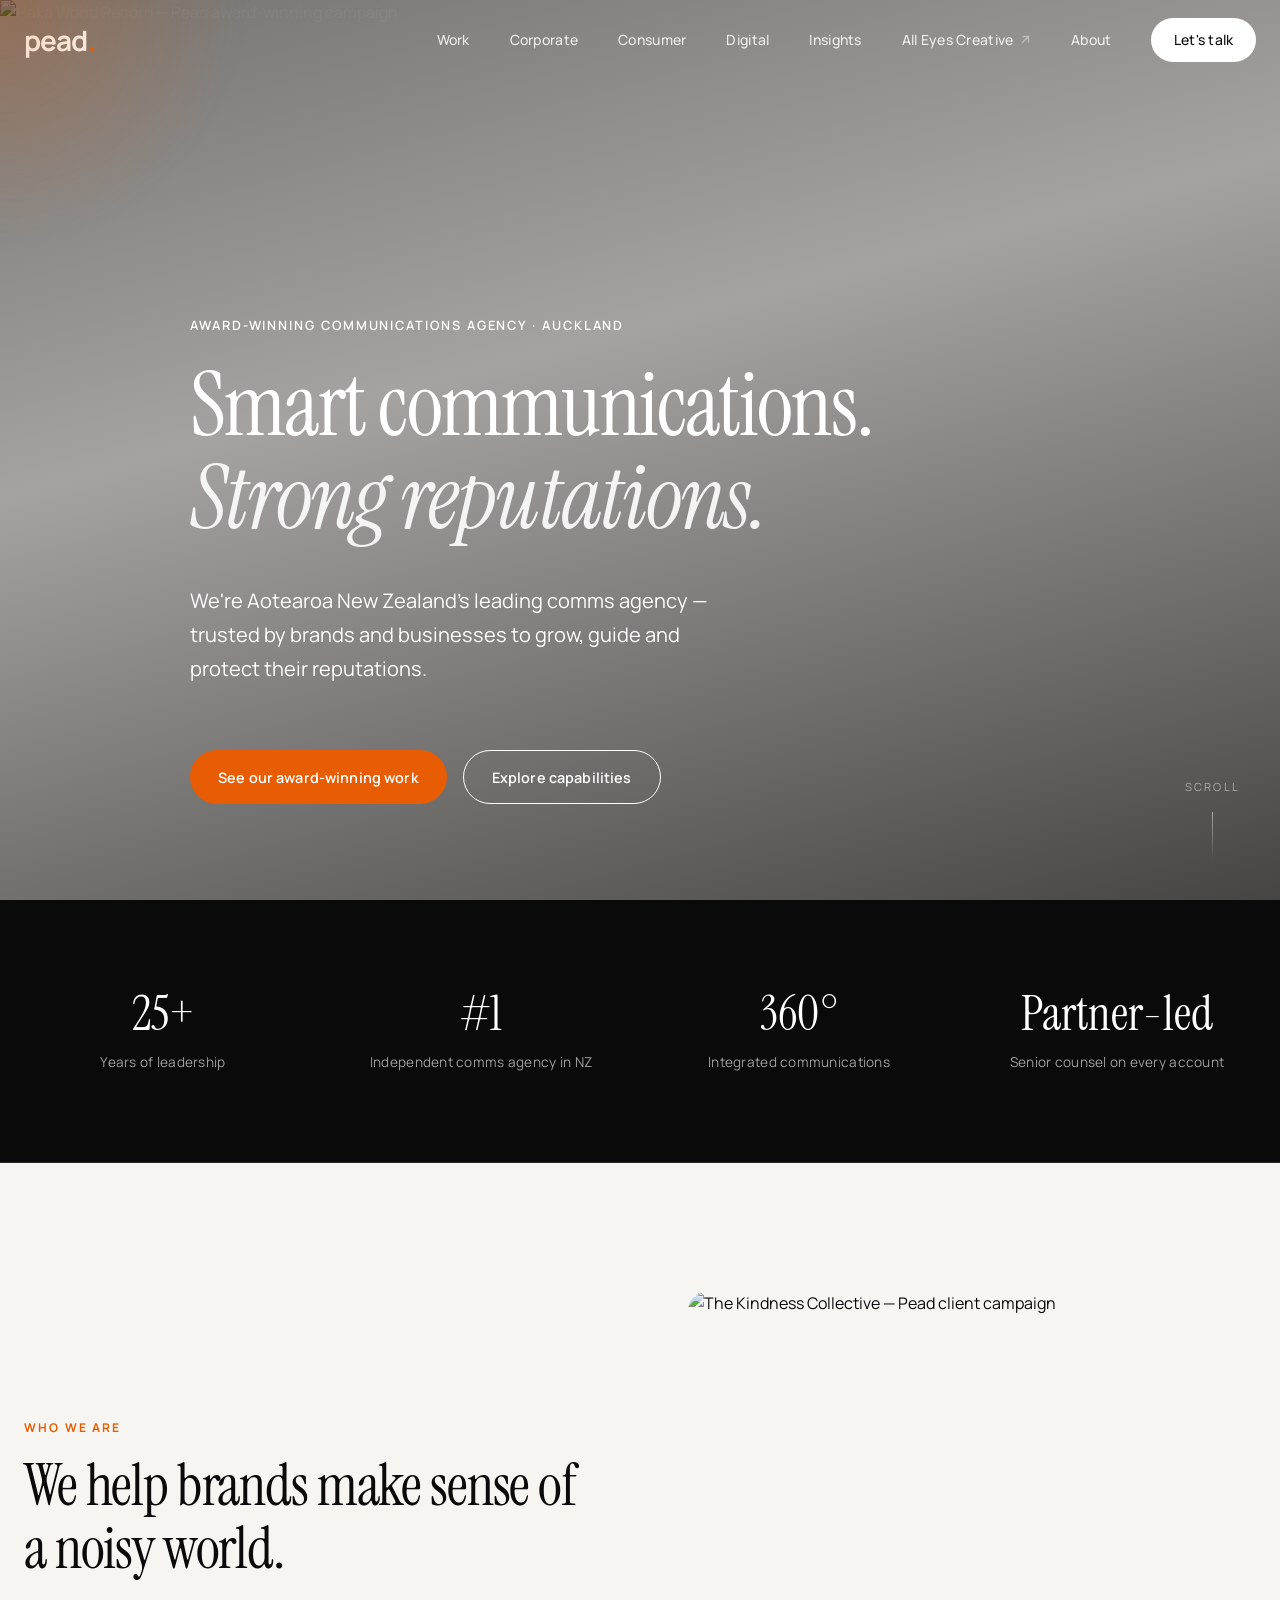
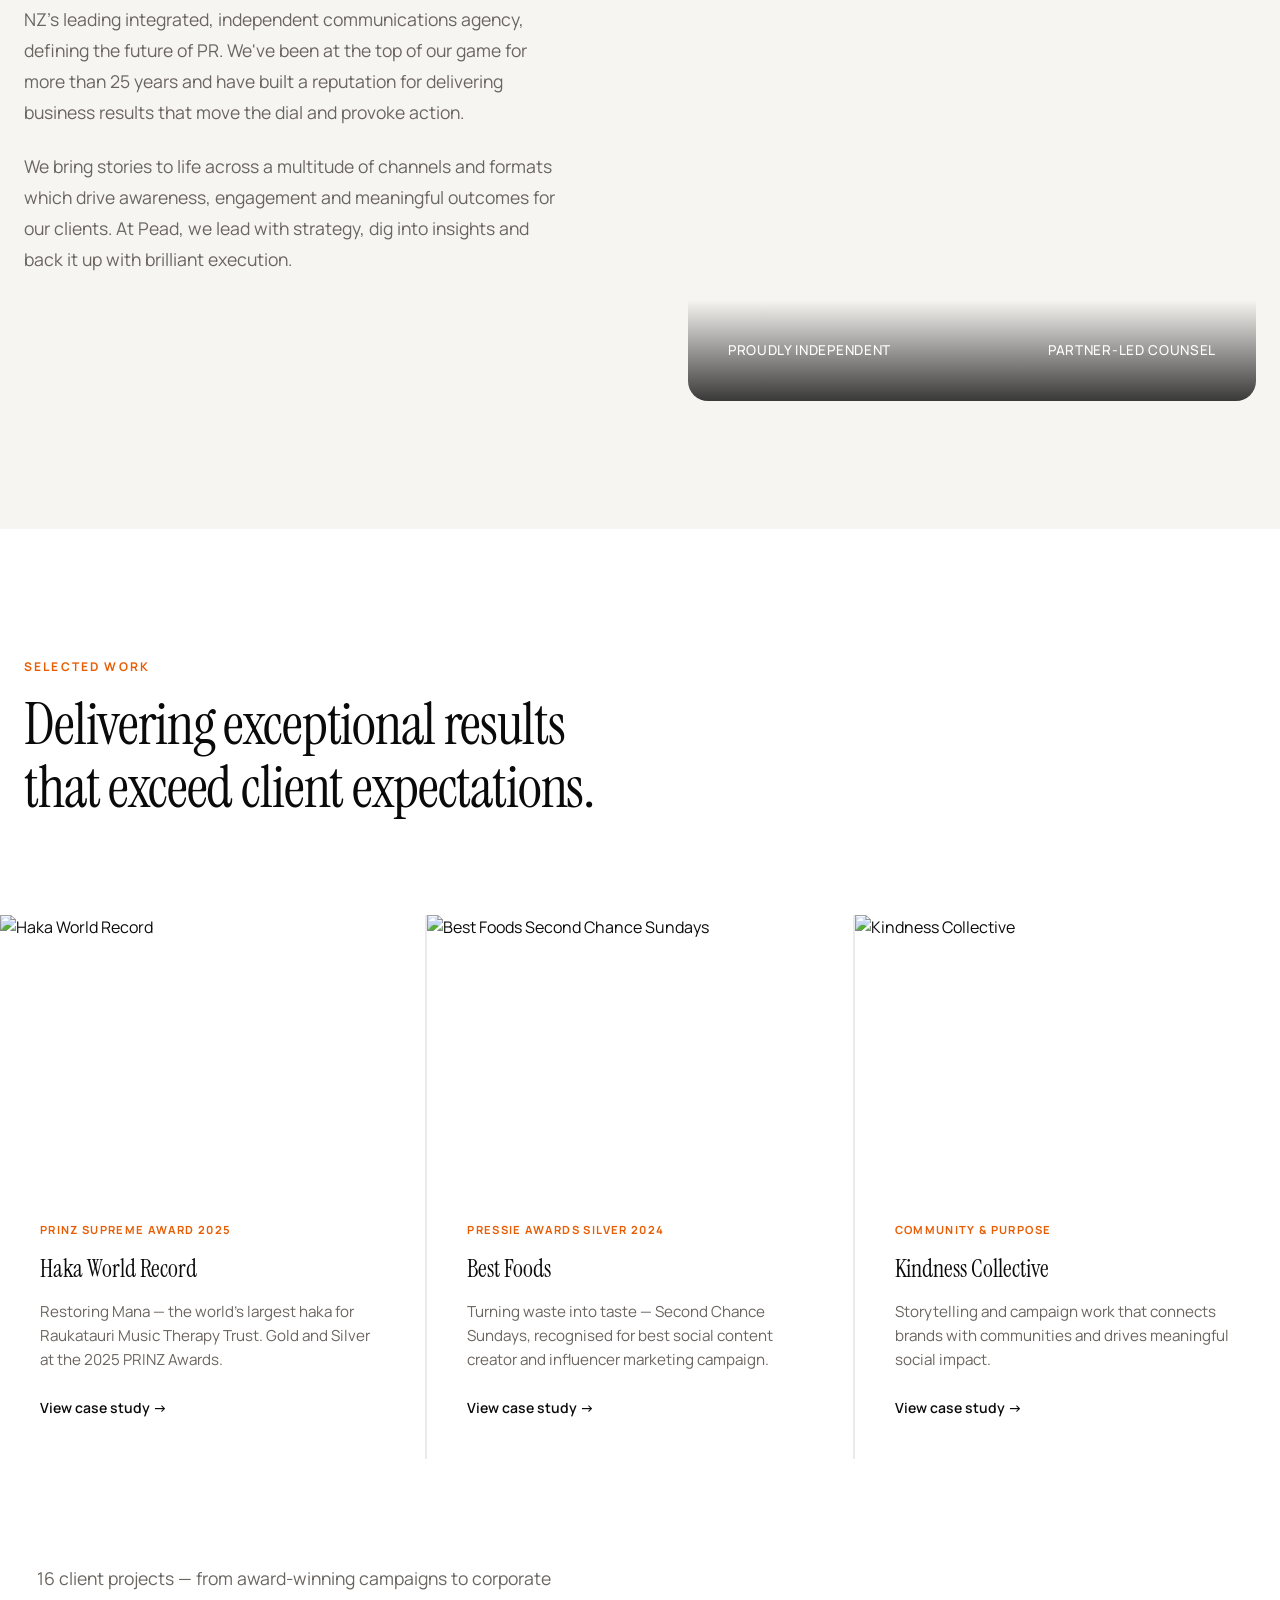
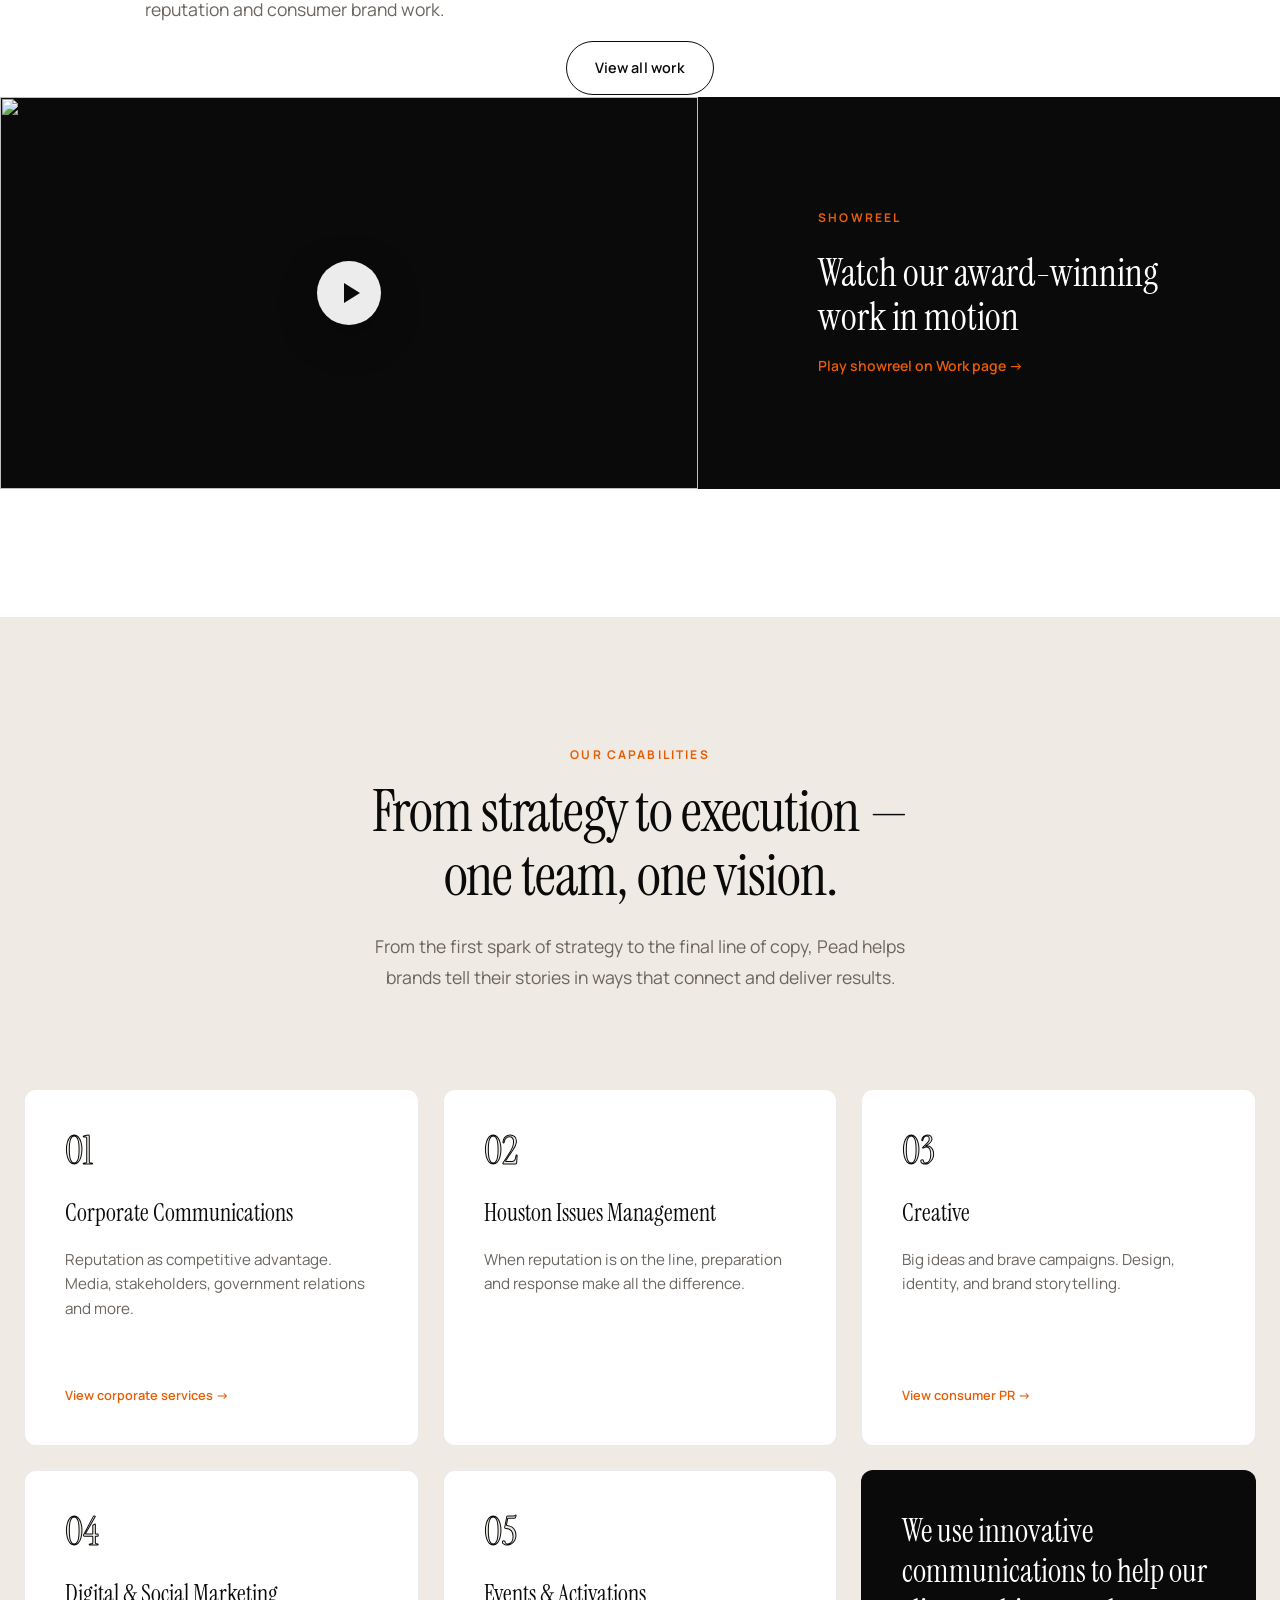
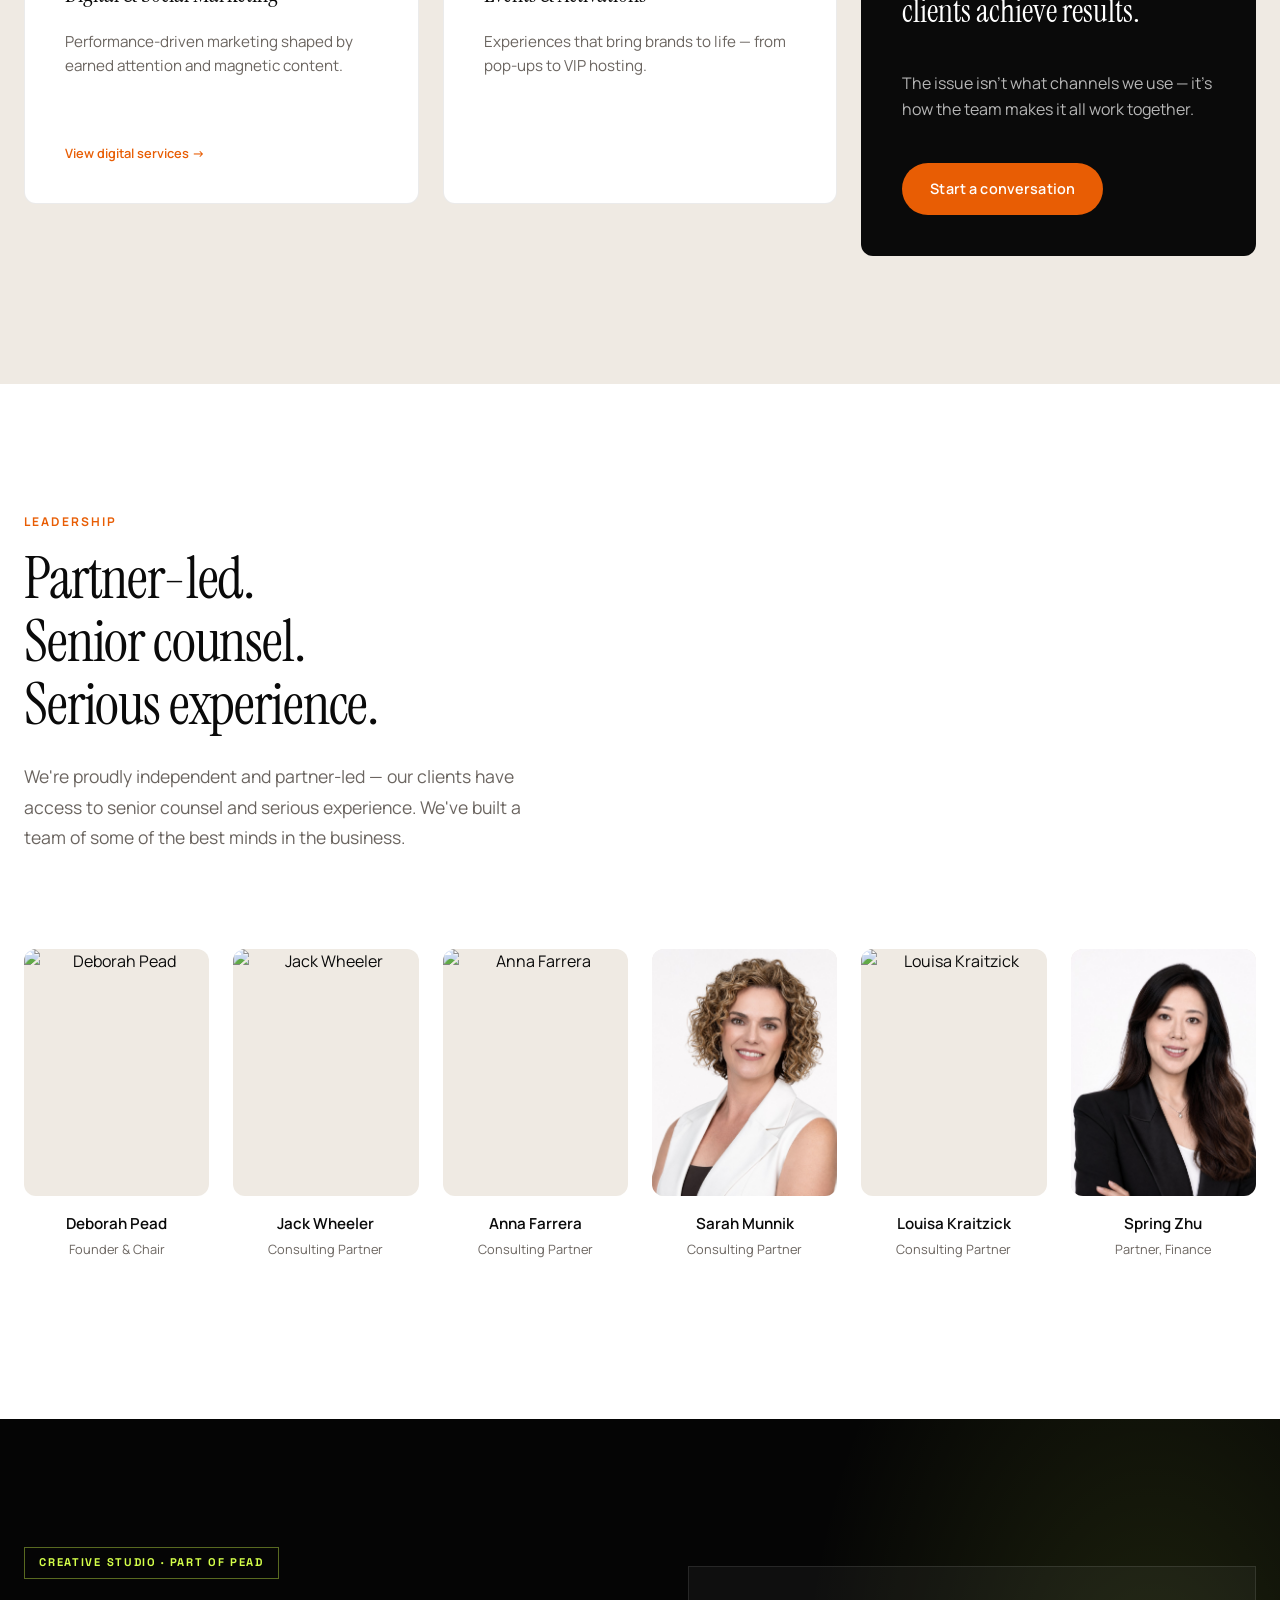
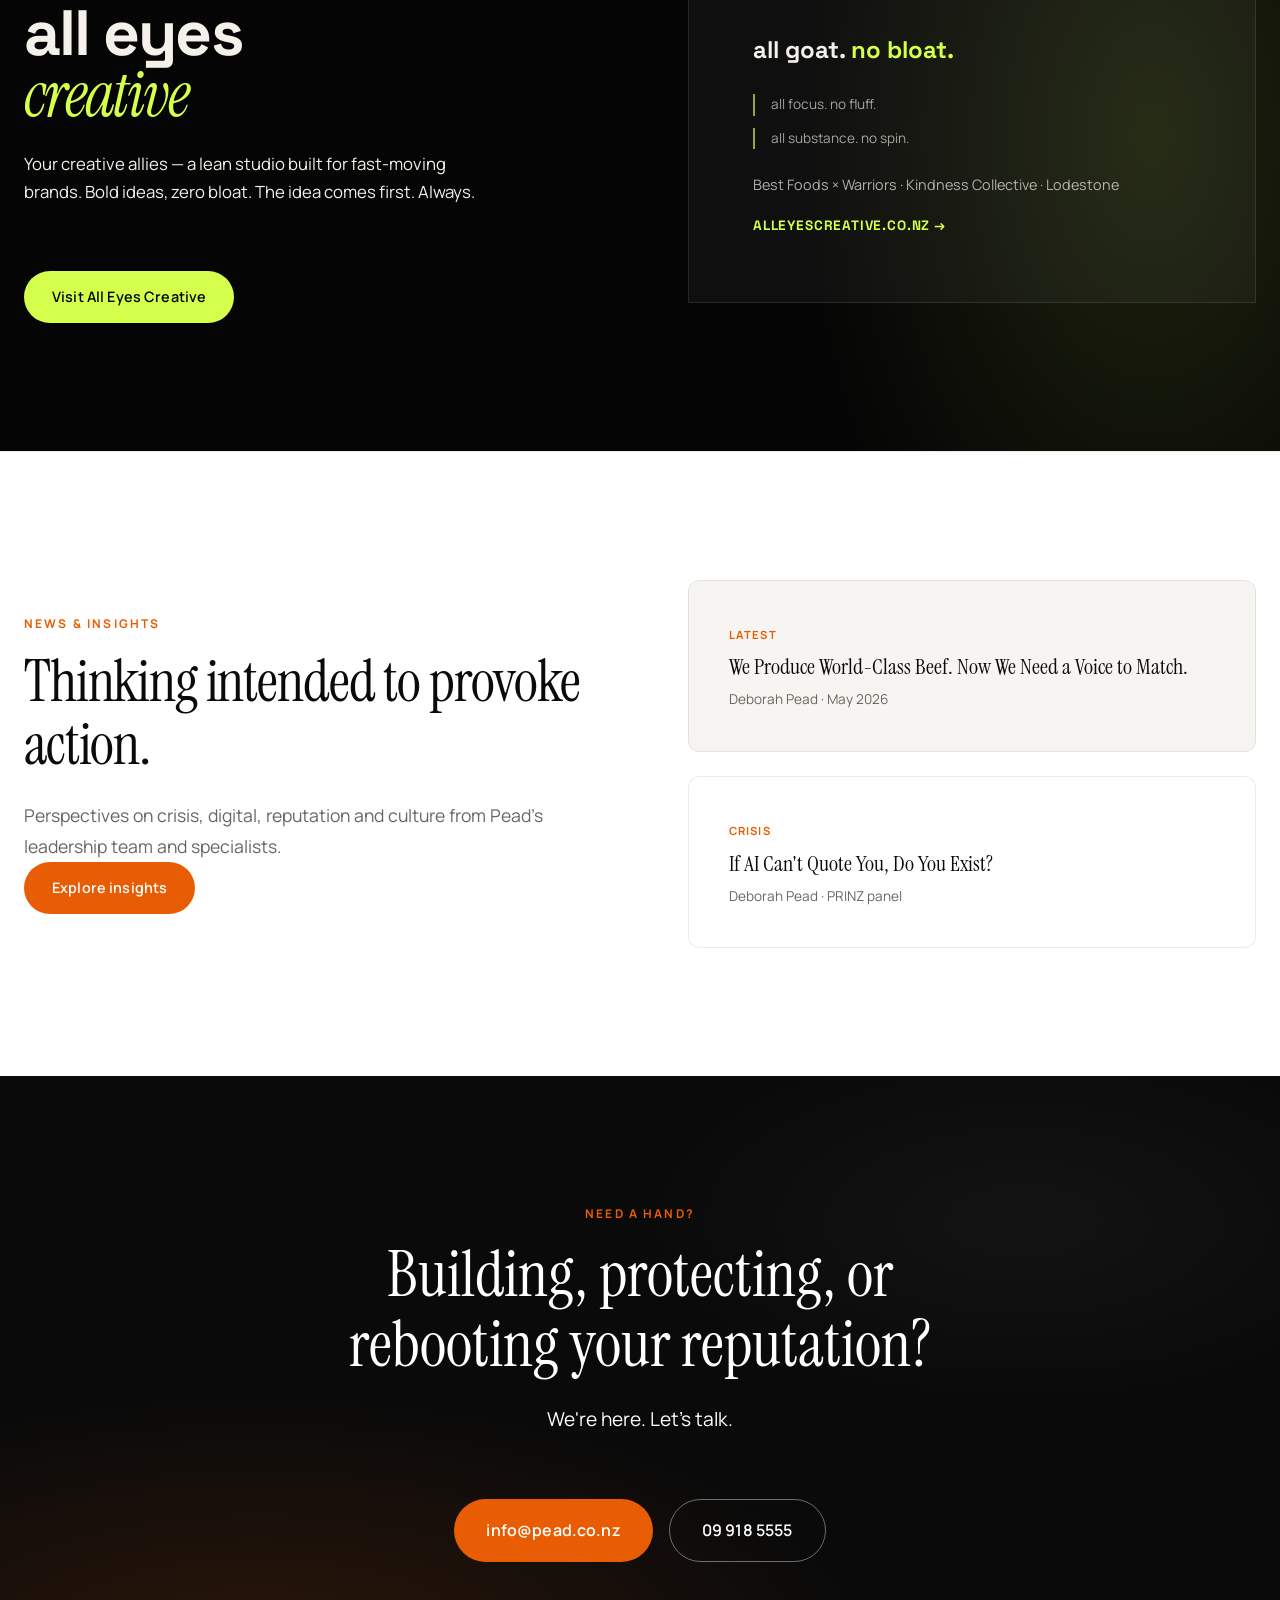
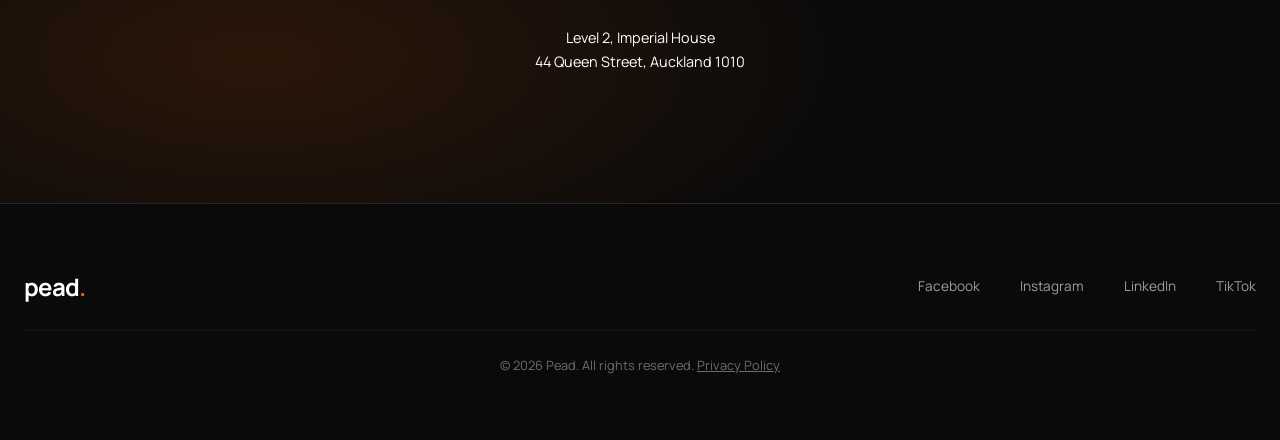
==== commit 122bfcc3: "Add service pages, Work portfolio, and showreel video section. Expand the site with Corporate, Consu" ====
--- a/index.html
+++ b/index.html
@@ -7,7 +7,7 @@
   <meta name="description" content="Aotearoa New Zealand's leading communications agency. Smart communications. Strong reputations." />
   <link rel="preconnect" href="https://fonts.googleapis.com" />
   <link rel="preconnect" href="https://fonts.gstatic.com" crossorigin />
-  <link href="https://fonts.googleapis.com/css2?family=Instrument+Serif:ital@0;1&family=Manrope:wght@300;400;500;600;700&display=swap" rel="stylesheet" />
+  <link href="https://fonts.googleapis.com/css2?family=Instrument+Serif:ital@0;1&family=Manrope:wght@300;400;500;600;700&family=Space+Grotesk:wght@500;700&display=swap" rel="stylesheet" />
   <link rel="stylesheet" href="css/styles.css" />
 </head>
 <body>
@@ -17,9 +17,12 @@
     <div class="container header-inner">
       <a href="index.html" class="logo" aria-label="Pead home">pead<span class="logo-dot">.</span></a>
       <nav class="nav-desktop" aria-label="Primary">
-        <a href="#work">Work</a>
-        <a href="#capabilities">Capabilities</a>
+        <a href="work/index.html">Work</a>
+        <a href="corporate/index.html">Corporate</a>
+        <a href="consumer/index.html">Consumer</a>
+        <a href="digital/index.html">Digital</a>
         <a href="insights/index.html">Insights</a>
+        <a href="https://www.alleyescreative.co.nz/" class="nav-external" target="_blank" rel="noopener">All Eyes Creative<svg viewBox="0 0 12 12" fill="none" stroke="currentColor" stroke-width="1.5" aria-hidden="true"><path d="M3.5 2.5h6v6M9 3L3 9"/></svg></a>
         <a href="#about">About</a>
         <a href="#contact" class="nav-cta">Let's talk</a>
       </nav>
@@ -29,9 +32,11 @@
       </button>
     </div>
     <nav class="nav-mobile" id="mobileNav" aria-label="Mobile" hidden>
-      <a href="#work">Work</a>
-      <a href="#capabilities">Capabilities</a>
+      <a href="work/index.html">Work</a>
+      <a href="corporate/index.html">Corporate</a>
+      <a href="digital/index.html">Digital</a>
       <a href="insights/index.html">Insights</a>
+      <a href="https://www.alleyescreative.co.nz/" target="_blank" rel="noopener">All Eyes Creative</a>
       <a href="#about">About</a>
       <a href="#contact">Let's talk</a>
     </nav>
@@ -58,7 +63,7 @@
           We're Aotearoa New Zealand's leading comms agency — trusted by brands and businesses to grow, guide and protect their reputations.
         </p>
         <div class="hero-actions reveal">
-          <a href="#work" class="btn btn-primary">See our award-winning work</a>
+          <a href="work/index.html" class="btn btn-primary">See our award-winning work</a>
           <a href="#capabilities" class="btn btn-ghost">Explore capabilities</a>
         </div>
       </div>
@@ -135,7 +140,7 @@
             <span class="work-tag">PRINZ Supreme Award 2025</span>
             <h3>Haka World Record</h3>
             <p>Restoring Mana — the world's largest haka for Raukatauri Music Therapy Trust. Gold and Silver at the 2025 PRINZ Awards.</p>
-            <a href="https://www.pead.co.nz/work" target="_blank" rel="noopener" class="work-link">View on pead.co.nz <span aria-hidden="true">→</span></a>
+            <a href="work/index.html" class="work-link">View case study <span aria-hidden="true">→</span></a>
           </div>
         </article>
         <article class="work-card reveal">
@@ -146,7 +151,7 @@
             <span class="work-tag">Pressie Awards Silver 2024</span>
             <h3>Best Foods</h3>
             <p>Turning waste into taste — Second Chance Sundays, recognised for best social content creator and influencer marketing campaign.</p>
-            <a href="https://www.pead.co.nz/work" target="_blank" rel="noopener" class="work-link">View on pead.co.nz <span aria-hidden="true">→</span></a>
+            <a href="work/index.html" class="work-link">View case study <span aria-hidden="true">→</span></a>
           </div>
         </article>
         <article class="work-card reveal">
@@ -157,93 +162,27 @@
             <span class="work-tag">Community &amp; Purpose</span>
             <h3>Kindness Collective</h3>
             <p>Storytelling and campaign work that connects brands with communities and drives meaningful social impact.</p>
-            <a href="https://www.pead.co.nz/work" target="_blank" rel="noopener" class="work-link">View on pead.co.nz <span aria-hidden="true">→</span></a>
+            <a href="work/index.html" class="work-link">View case study <span aria-hidden="true">→</span></a>
           </div>
         </article>
-        <article class="work-card reveal">
-          <div class="work-card-media">
-            <img src="https://images.squarespace-cdn.com/content/v1/67b98de9bdd16d674c0d3657/95a854db-0df0-4c9b-bed5-2ab6ad5cdae3/Jacinta+FitzGerald+MindfulFashion03Marcel+Thiele+Photography.jpg?format=1000w" alt="Mindful Fashion NZ" loading="lazy" />
-          </div>
-          <div class="work-card-content">
-            <span class="work-tag">Sustainability</span>
-            <h3>Mindful Fashion NZ</h3>
-            <p>Communications that elevate sustainable fashion and position Mindful Fashion as a voice for industry change.</p>
-            <a href="https://www.pead.co.nz/work" target="_blank" rel="noopener" class="work-link">View on pead.co.nz <span aria-hidden="true">→</span></a>
-          </div>
-        </article>
-        <article class="work-card reveal">
-          <div class="work-card-media">
-            <img src="https://images.squarespace-cdn.com/content/v1/67b98de9bdd16d674c0d3657/3ce7eb3c-0e47-44bf-a39a-e56ad8a6e3ab/VertuoPop-PR-HR-Landscape_0005s_0002_Aqua-81355.jpg?format=1500w" alt="Nespresso Vertuo Pop" loading="lazy" />
-          </div>
-          <div class="work-card-content">
-            <span class="work-tag">Brand Launch</span>
-            <h3>Nespresso Vertuo Pop</h3>
-            <p>Integrated PR and creative launch campaign bringing Nespresso's Vertuo Pop to life across media and social channels.</p>
-            <a href="https://www.pead.co.nz/work" target="_blank" rel="noopener" class="work-link">View on pead.co.nz <span aria-hidden="true">→</span></a>
-          </div>
-        </article>
-        <article class="work-card reveal">
-          <div class="work-card-media">
-            <img src="https://images.squarespace-cdn.com/content/v1/67b98de9bdd16d674c0d3657/a5265a6f-775e-49c6-9ade-c75b9dda6c7c/papatuanuku.png?format=1500w" alt="Recloaking Papatūānuku" loading="lazy" />
-          </div>
-          <div class="work-card-content">
-            <span class="work-tag">Environmental</span>
-            <h3>Recloaking Papatūānuku</h3>
-            <p>Strategic communications supporting environmental restoration and indigenous-led conservation storytelling.</p>
-            <a href="https://www.pead.co.nz/work" target="_blank" rel="noopener" class="work-link">View on pead.co.nz <span aria-hidden="true">→</span></a>
-          </div>
-        </article>
-      </div>
-
-      <div class="container work-more">
-        <p class="work-more-label reveal">More client work</p>
-        <div class="work-chips reveal">
-          <span>Heart of the City</span>
-          <span>Port of Auckland</span>
-          <span>Arnott's Biscuits</span>
-          <span>Elizabeth Ardern</span>
-          <span>Centrix</span>
-          <span>Southern Cross Partners</span>
-          <span>Smith and Caugheys</span>
-          <span>PUMA Speedcat</span>
-          <span>DHL × Surf Life Saving NZ</span>
-          <span>Aotearoa Music Awards</span>
-        </div>
-      </div>
-
-      <div class="container awards-block">
-        <p class="section-label reveal">Awards &amp; recognition</p>
-        <div class="awards-list">
-          <div class="award-item reveal">
-            <span class="award-year">2025</span>
-            <div>
-              <strong>PRINZ Supreme Award</strong>
-              <p>Restoring Mana: The World's Largest Haka for Raukatauri Music Therapy Trust</p>
-            </div>
-          </div>
-          <div class="award-item reveal">
-            <span class="award-year">2024</span>
-            <div>
-              <strong>Pressie Awards — Silver</strong>
-              <p>Best Social Content Creator: Best Foods' Second Chance Sundays</p>
-            </div>
-          </div>
-          <div class="award-item reveal">
-            <span class="award-year">2024</span>
-            <div>
-              <strong>Pressie Awards — Silver</strong>
-              <p>Best Strategic Thinking: A Warriors' Sacrifice — One New Zealand, NZ Warriors, Dynasty Sport</p>
-            </div>
-          </div>
-          <div class="award-item reveal">
-            <span class="award-year">2023</span>
-            <div>
-              <strong>Pressie Awards — Gold</strong>
-              <p>How humanising Cystic Fibrosis secured critical Pharmac funding</p>
-            </div>
-          </div>
-        </div>
-      </div>
+      </div>
+
+      <div class="container work-view-all reveal">
+        <p class="section-body">16 client projects — from award-winning campaigns to corporate reputation and consumer brand work.</p>
+        <a href="work/index.html" class="btn btn-ghost">View all work</a>
+      </div>
+
+      <a href="work/index.html#showcase" class="work-showreel-bridge reveal" aria-label="Watch Pead campaign showreel">
+        <div class="work-showreel-bridge-media">
+          <img src="https://images.squarespace-cdn.com/content/v1/67b98de9bdd16d674c0d3657/63c98a40-2f1a-439f-9198-8c26e6f63a24/240929_Haka-20.jpg?format=1500w" alt="" loading="lazy" />
+          <span class="work-showreel-bridge-play" aria-hidden="true"></span>
+        </div>
+        <div class="work-showreel-bridge-text container">
+          <p class="section-label">Showreel</p>
+          <h3>Watch our award-winning work in motion</h3>
+          <span class="work-link">Play showreel on Work page <span aria-hidden="true">→</span></span>
+        </div>
+      </a>
     </section>
 
     <!-- Capabilities -->
@@ -260,15 +199,15 @@
         <div class="capabilities-grid">
           <article class="cap-card reveal" data-cap="communications">
             <div class="cap-number">01</div>
-            <h3>Communications</h3>
-            <p>Strategy that sets the course. Media that earns attention. Words that work.</p>
+            <h3>Corporate Communications</h3>
+            <p>Reputation as competitive advantage. Media, stakeholders, government relations and more.</p>
             <ul class="cap-list">
-              <li>Corporate &amp; internal comms</li>
               <li>Media relations &amp; thought leadership</li>
-              <li>Crisis &amp; cyber support</li>
-              <li>Financial &amp; annual reporting</li>
+              <li>Stakeholder &amp; government relations</li>
+              <li>Internal communications</li>
+              <li>Communication audits &amp; content</li>
             </ul>
-            <button class="cap-expand" aria-expanded="false">Explore</button>
+            <a href="corporate/index.html" class="cap-card-link">View corporate services →</a>
           </article>
 
           <article class="cap-card reveal" data-cap="houston">
@@ -293,20 +232,20 @@
               <li>Campaign creative</li>
               <li>Photography, video &amp; production</li>
             </ul>
-            <button class="cap-expand" aria-expanded="false">Explore</button>
+            <a href="consumer/index.html" class="cap-card-link">View consumer PR →</a>
           </article>
 
           <article class="cap-card reveal" data-cap="digital">
             <div class="cap-number">04</div>
-            <h3>Digital &amp; Social</h3>
-            <p>Social strategy, content creation, community management and performance marketing.</p>
+            <h3>Digital &amp; Social Marketing</h3>
+            <p>Performance-driven marketing shaped by earned attention and magnetic content.</p>
             <ul class="cap-list">
-              <li>Social audits &amp; strategy</li>
-              <li>Content creation &amp; community</li>
-              <li>Influencer &amp; ambassador programmes</li>
-              <li>Paid advertising &amp; analytics</li>
+              <li>Content &amp; email marketing</li>
+              <li>Digital &amp; social advertising</li>
+              <li>GEO, SEO &amp; social management</li>
+              <li>LinkedIn training &amp; crisis support</li>
             </ul>
-            <button class="cap-expand" aria-expanded="false">Explore</button>
+            <a href="digital/index.html" class="cap-card-link">View digital services →</a>
           </article>
 
           <article class="cap-card reveal" data-cap="events">
@@ -396,6 +335,29 @@
       </div>
     </section>
 
+    <!-- All Eyes Creative bridge -->
+    <section class="all-eyes-bridge" id="all-eyes">
+      <div class="container all-eyes-bridge-inner">
+        <div>
+          <span class="all-eyes-bridge-badge reveal">Creative studio · Part of Pead</span>
+          <h2 class="all-eyes-bridge-title reveal">all eyes<br /><span>creative</span></h2>
+          <p class="all-eyes-bridge-lead reveal">
+            Your creative allies — a lean studio built for fast-moving brands. Bold ideas, zero bloat. The idea comes first. Always.
+          </p>
+          <a href="https://www.alleyescreative.co.nz/" class="btn btn-primary reveal" target="_blank" rel="noopener">Visit All Eyes Creative</a>
+        </div>
+        <a href="https://www.alleyescreative.co.nz/" class="all-eyes-bridge-card reveal" target="_blank" rel="noopener">
+          <h3>all goat. <em>no bloat.</em></h3>
+          <div class="all-eyes-bridge-pillars">
+            <span>all focus. no fluff.</span>
+            <span>all substance. no spin.</span>
+          </div>
+          <p style="opacity:0.7;font-size:0.9rem;margin-bottom:1rem;">Best Foods × Warriors · Kindness Collective · Lodestone</p>
+          <span class="all-eyes-bridge-link">alleyescreative.co.nz →</span>
+        </a>
+      </div>
+    </section>
+
     <!-- Insights teaser -->
     <section class="insights-teaser">
       <div class="container insights-teaser-inner">
--- a/css/styles.css
+++ b/css/styles.css
@@ -1494,6 +1494,1050 @@
   }
 }
 
+/* ---- Service pages (Corporate, Digital) ---- */
+.page-service {
+  background: var(--color-paper);
+}
+
+.service-hero {
+  padding-top: calc(var(--header-height) + var(--space-xl));
+  padding-bottom: var(--space-2xl);
+  background: var(--color-ink);
+  color: var(--color-white);
+}
+
+.service-hero-digital {
+  background: linear-gradient(135deg, #0a0a0a 0%, #1a1520 50%, #0f0f12 100%);
+}
+
+.service-hero-consumer {
+  background: linear-gradient(145deg, #0a0a0a 0%, #1a1208 45%, #0d0806 100%);
+}
+
+.service-tagline-consumer {
+  background: var(--color-ink);
+  color: var(--color-white);
+}
+
+.service-tagline-consumer .service-tagline-text {
+  color: var(--color-white);
+}
+
+.service-tagline-consumer .service-tagline-text strong {
+  color: var(--color-accent);
+}
+
+.service-tagline-sub {
+  font-size: 1.05rem;
+  line-height: 1.7;
+  opacity: 0.7;
+  max-width: 640px;
+  margin: var(--space-md) auto 0;
+}
+
+.service-sectors {
+  padding: var(--space-3xl) 0;
+  background: var(--color-white);
+}
+
+.sectors-grid {
+  display: grid;
+  grid-template-columns: repeat(3, 1fr);
+  gap: var(--space-md);
+  margin-top: var(--space-xl);
+}
+
+.sector-card {
+  padding: var(--space-lg);
+  background: var(--color-paper);
+  border-radius: var(--radius-md);
+  border-top: 3px solid var(--color-accent);
+  transition: transform 0.3s var(--ease-out);
+}
+
+.sector-card:hover {
+  transform: translateY(-4px);
+}
+
+.sector-card h3 {
+  font-family: var(--font-serif);
+  font-size: 1.25rem;
+  font-weight: 400;
+  margin-bottom: var(--space-sm);
+}
+
+.sector-card p {
+  font-size: 0.9rem;
+  color: var(--color-muted);
+  line-height: 1.6;
+}
+
+.contact-cards-single {
+  grid-template-columns: 1fr;
+  max-width: 320px;
+}
+
+.service-hero-grid {
+  display: grid;
+  grid-template-columns: 1fr 1fr;
+  gap: var(--space-2xl);
+  align-items: center;
+}
+
+.service-hero-text .page-hero-title {
+  font-family: var(--font-serif);
+  font-size: clamp(2.5rem, 5vw, 4rem);
+  font-weight: 400;
+  line-height: 1.05;
+  margin-bottom: var(--space-md);
+}
+
+.service-hero-text .page-hero-title em {
+  font-style: italic;
+}
+
+.service-hero-text .page-hero-lead {
+  font-size: 1.1rem;
+  line-height: 1.7;
+  opacity: 0.8;
+  margin-bottom: var(--space-xl);
+}
+
+.service-hero-text .eyebrow {
+  color: var(--color-accent);
+}
+
+.service-hero-visual {
+  border-radius: var(--radius-lg);
+  overflow: hidden;
+  aspect-ratio: 4 / 5;
+}
+
+.service-hero-visual img {
+  width: 100%;
+  height: 100%;
+  object-fit: cover;
+}
+
+.service-intro {
+  padding: var(--space-3xl) 0;
+  background: var(--color-white);
+}
+
+.service-intro-grid {
+  display: grid;
+  grid-template-columns: 1fr 1fr;
+  gap: var(--space-2xl);
+}
+
+.service-offerings {
+  padding: var(--space-3xl) 0;
+  background: var(--color-paper-warm);
+}
+
+.offerings-grid {
+  display: grid;
+  grid-template-columns: repeat(2, 1fr);
+  gap: var(--space-md);
+  margin-top: var(--space-xl);
+}
+
+.offerings-grid-3 {
+  grid-template-columns: repeat(3, 1fr);
+}
+
+.offering-card {
+  background: var(--color-white);
+  padding: var(--space-lg);
+  border-radius: var(--radius-md);
+  border: 1px solid var(--color-border);
+  transition: box-shadow 0.3s, transform 0.3s var(--ease-out);
+}
+
+.offering-card:hover {
+  box-shadow: 0 12px 40px rgba(10, 10, 10, 0.08);
+  transform: translateY(-3px);
+}
+
+.offering-card h3 {
+  font-family: var(--font-serif);
+  font-size: 1.35rem;
+  font-weight: 400;
+  margin-bottom: var(--space-sm);
+}
+
+.offering-card p {
+  font-size: 0.95rem;
+  line-height: 1.65;
+  color: var(--color-muted);
+}
+
+.service-pillars {
+  padding: var(--space-3xl) 0;
+  background: var(--color-white);
+}
+
+.pillars-grid {
+  display: grid;
+  grid-template-columns: repeat(2, 1fr);
+  gap: var(--space-md);
+  margin-top: var(--space-xl);
+}
+
+.pillar-card {
+  padding: var(--space-lg);
+  border-left: 3px solid var(--color-accent);
+  background: var(--color-paper);
+  border-radius: 0 var(--radius-md) var(--radius-md) 0;
+}
+
+.pillar-num {
+  font-family: var(--font-serif);
+  font-size: 2rem;
+  color: var(--color-accent);
+  opacity: 0.5;
+  line-height: 1;
+  display: block;
+  margin-bottom: var(--space-sm);
+}
+
+.pillar-card h3 {
+  font-size: 1.15rem;
+  font-weight: 600;
+  margin-bottom: var(--space-sm);
+  line-height: 1.3;
+}
+
+.pillar-card p {
+  font-size: 0.95rem;
+  color: var(--color-muted);
+  line-height: 1.6;
+}
+
+.service-results {
+  padding: var(--space-2xl) 0;
+  background: var(--color-ink);
+  color: var(--color-white);
+}
+
+.service-results .section-label {
+  color: var(--color-accent);
+}
+
+.results-list {
+  margin-top: var(--space-lg);
+  display: flex;
+  flex-direction: column;
+  gap: var(--space-md);
+}
+
+.results-list li {
+  font-family: var(--font-serif);
+  font-size: clamp(1.15rem, 2vw, 1.4rem);
+  line-height: 1.45;
+  padding-left: 1.5rem;
+  position: relative;
+  opacity: 0.9;
+}
+
+.results-list li::before {
+  content: "";
+  position: absolute;
+  left: 0;
+  top: 0.65em;
+  width: 8px;
+  height: 8px;
+  background: var(--color-accent);
+  border-radius: 50%;
+}
+
+.service-tagline {
+  padding: var(--space-2xl) 0;
+  background: var(--color-paper-warm);
+  text-align: center;
+}
+
+.service-tagline-text {
+  font-family: var(--font-serif);
+  font-size: clamp(1.5rem, 3vw, 2.25rem);
+  line-height: 1.35;
+  max-width: 720px;
+  margin-inline: auto;
+}
+
+.service-tagline-text strong {
+  color: var(--color-accent);
+  font-weight: 400;
+}
+
+.service-related {
+  padding: var(--space-2xl) 0;
+  background: var(--color-white);
+}
+
+.related-grid {
+  display: grid;
+  grid-template-columns: 1fr 1fr;
+  gap: var(--space-md);
+}
+
+.related-card {
+  padding: var(--space-xl);
+  background: var(--color-paper);
+  border-radius: var(--radius-md);
+  border: 1px solid var(--color-border);
+}
+
+.related-card h3 {
+  font-family: var(--font-serif);
+  font-size: 1.5rem;
+  font-weight: 400;
+  margin-bottom: var(--space-sm);
+  line-height: 1.2;
+}
+
+.related-card p {
+  font-size: 0.95rem;
+  color: var(--color-muted);
+  line-height: 1.6;
+}
+
+.service-faq {
+  padding: var(--space-3xl) 0;
+  background: var(--color-paper);
+}
+
+.faq-list {
+  margin-top: var(--space-xl);
+  max-width: 800px;
+}
+
+.faq-item {
+  border-bottom: 1px solid var(--color-border);
+}
+
+.faq-question {
+  width: 100%;
+  text-align: left;
+  padding: var(--space-md) 2rem var(--space-md) 0;
+  font-size: 1.05rem;
+  font-weight: 600;
+  color: var(--color-ink);
+  position: relative;
+  background: none;
+  border: none;
+  cursor: pointer;
+}
+
+.faq-question::after {
+  content: "+";
+  position: absolute;
+  right: 0;
+  top: 50%;
+  transform: translateY(-50%);
+  font-size: 1.5rem;
+  font-weight: 400;
+  color: var(--color-accent);
+  transition: transform 0.3s;
+}
+
+.faq-item.open .faq-question::after {
+  content: "−";
+}
+
+.faq-answer {
+  max-height: 0;
+  overflow: hidden;
+  transition: max-height 0.4s var(--ease-out), padding 0.3s;
+}
+
+.faq-item.open .faq-answer {
+  max-height: 300px;
+  padding-bottom: var(--space-md);
+}
+
+.faq-answer p {
+  font-size: 0.95rem;
+  line-height: 1.7;
+  color: var(--color-muted);
+}
+
+.service-contact {
+  padding: var(--space-3xl) 0;
+  background: var(--color-white);
+  border-top: 1px solid var(--color-border);
+}
+
+.service-contact-grid {
+  display: grid;
+  grid-template-columns: 1fr 1.2fr;
+  gap: var(--space-2xl);
+  align-items: start;
+}
+
+.service-contact-centered {
+  text-align: center;
+  max-width: 640px;
+}
+
+.service-contact-actions {
+  display: flex;
+  flex-wrap: wrap;
+  justify-content: center;
+  gap: var(--space-sm);
+  margin: var(--space-xl) 0;
+}
+
+.service-address {
+  font-size: 0.9rem;
+  color: var(--color-muted);
+  line-height: 1.7;
+}
+
+.service-address-inline {
+  margin-top: var(--space-lg);
+  font-style: normal;
+}
+
+.contact-cards {
+  display: grid;
+  grid-template-columns: 1fr 1fr;
+  gap: var(--space-md);
+}
+
+.contact-person {
+  padding: var(--space-lg);
+  background: var(--color-paper);
+  border-radius: var(--radius-md);
+  border: 1px solid var(--color-border);
+}
+
+.contact-person img {
+  width: 80px;
+  height: 80px;
+  border-radius: 50%;
+  object-fit: cover;
+  margin-bottom: var(--space-sm);
+}
+
+.contact-person h4 {
+  font-size: 1rem;
+  font-weight: 600;
+  margin-bottom: 0.15rem;
+}
+
+.contact-person p {
+  font-size: 0.85rem;
+  color: var(--color-muted);
+  margin-bottom: var(--space-sm);
+}
+
+.contact-person a {
+  display: block;
+  font-size: 0.85rem;
+  color: var(--color-accent);
+  text-decoration: none;
+  margin-bottom: 0.25rem;
+}
+
+.contact-person a:hover {
+  text-decoration: underline;
+}
+
+.cap-card-link {
+  display: inline-flex;
+  margin-top: auto;
+  padding-top: var(--space-sm);
+  font-size: 0.8rem;
+  font-weight: 600;
+  color: var(--color-accent);
+  text-decoration: none;
+}
+
+.cap-card-link:hover {
+  text-decoration: underline;
+}
+
+@media (max-width: 1024px) {
+  .service-hero-grid,
+  .service-intro-grid,
+  .service-contact-grid,
+  .related-grid {
+    grid-template-columns: 1fr;
+  }
+
+  .offerings-grid,
+  .offerings-grid-3,
+  .pillars-grid,
+  .sectors-grid {
+    grid-template-columns: 1fr;
+  }
+
+  .service-hero-visual {
+    max-height: 400px;
+    aspect-ratio: 16 / 10;
+  }
+}
+
+@media (max-width: 768px) {
+  .contact-cards {
+    grid-template-columns: 1fr;
+  }
+}
+
+/* ---- Work page ---- */
+.page-work .work-hero {
+  background: linear-gradient(145deg, #0a0a0a 0%, #141008 50%, #0d0a08 100%);
+}
+
+.work-featured {
+  margin-top: -1px;
+}
+
+.work-featured-card {
+  display: grid;
+  grid-template-columns: 1.2fr 1fr;
+  min-height: 440px;
+  background: var(--color-white);
+  border-bottom: 1px solid var(--color-border);
+}
+
+.work-featured-media {
+  overflow: hidden;
+  min-height: 320px;
+  aspect-ratio: 16 / 10;
+  position: relative;
+  background: var(--color-ink);
+}
+
+.work-featured-media img {
+  position: absolute;
+  inset: 0;
+  width: 100%;
+  height: 100%;
+  object-fit: cover;
+  display: block;
+}
+
+.work-featured-content {
+  display: flex;
+  flex-direction: column;
+  justify-content: center;
+  padding: var(--space-2xl) var(--space-xl);
+}
+
+.work-featured-content h2 {
+  font-family: var(--font-serif);
+  font-size: clamp(2rem, 4vw, 3rem);
+  font-weight: 400;
+  line-height: 1.1;
+  margin-bottom: var(--space-md);
+}
+
+.work-featured-content p {
+  font-size: 1.05rem;
+  line-height: 1.7;
+  color: var(--color-muted);
+  margin-bottom: var(--space-md);
+}
+
+.work-featured-client {
+  font-size: 0.8rem;
+  font-weight: 700;
+  letter-spacing: 0.12em;
+  text-transform: uppercase;
+  color: var(--color-ink);
+}
+
+.work-page-main {
+  padding: var(--space-2xl) 0 var(--space-xl);
+  background: var(--color-white);
+}
+
+.work-toolbar {
+  display: flex;
+  flex-wrap: wrap;
+  align-items: center;
+  justify-content: space-between;
+  gap: var(--space-md);
+  margin-bottom: var(--space-xl);
+}
+
+.work-filters {
+  display: flex;
+  flex-wrap: wrap;
+  gap: 0.5rem;
+}
+
+.work-count {
+  font-size: 0.85rem;
+  color: var(--color-muted);
+}
+
+.work-grid-page {
+  margin-bottom: 0;
+}
+
+.work-card-client {
+  font-size: 0.8rem;
+  font-weight: 600;
+  color: var(--color-ink);
+  margin-bottom: 0.35rem;
+}
+
+.work-card-category {
+  display: inline-block;
+  margin-top: auto;
+  padding-top: var(--space-sm);
+  font-size: 0.75rem;
+  font-weight: 600;
+  letter-spacing: 0.08em;
+  text-transform: uppercase;
+  color: var(--color-muted);
+}
+
+.work-awards-section {
+  padding: var(--space-3xl) 0;
+  background: var(--color-paper);
+}
+
+.work-awards-section .awards-block {
+  padding-top: 0;
+  border-top: none;
+}
+
+.work-showcase {
+  padding: var(--space-3xl) 0 0;
+  background: var(--color-ink);
+  color: var(--color-white);
+  overflow: hidden;
+}
+
+.work-showcase-header {
+  text-align: center;
+  margin-bottom: var(--space-xl);
+}
+
+.work-showcase-header .section-title {
+  color: var(--color-white);
+}
+
+.work-showcase-header .section-body {
+  opacity: 0.75;
+  max-width: 560px;
+  margin-inline: auto;
+}
+
+.work-showcase-video-wrap {
+  position: relative;
+  width: 100%;
+  aspect-ratio: 16 / 9;
+  max-height: 72vh;
+  background: #000 center / cover no-repeat;
+  background-image: var(--work-video-poster, none);
+  overflow: hidden;
+}
+
+.work-showcase-video-wrap.is-loading {
+  background-color: #111;
+}
+
+.work-showcase-video {
+  width: 100%;
+  height: 100%;
+  object-fit: cover;
+  display: block;
+  background: #000;
+}
+
+.work-showcase-overlay {
+  position: absolute;
+  inset: 0;
+  background: linear-gradient(to top, rgba(0, 0, 0, 0.65) 0%, rgba(0, 0, 0, 0.15) 45%, rgba(0, 0, 0, 0.25) 100%);
+  pointer-events: none;
+  transition: opacity 0.4s var(--ease-out);
+}
+
+.work-showcase-video-wrap.is-playing .work-showcase-overlay {
+  opacity: 0.35;
+}
+
+.work-video-play {
+  position: absolute;
+  left: 50%;
+  top: 50%;
+  transform: translate(-50%, -50%);
+  display: inline-flex;
+  align-items: center;
+  gap: 0.75rem;
+  padding: 1rem 1.5rem;
+  border: 1px solid rgba(255, 255, 255, 0.35);
+  border-radius: 100px;
+  background: rgba(10, 10, 10, 0.55);
+  backdrop-filter: blur(8px);
+  color: var(--color-white);
+  font-size: 0.9rem;
+  font-weight: 600;
+  cursor: pointer;
+  transition: opacity 0.3s, transform 0.3s var(--ease-out), background 0.3s;
+  z-index: 2;
+}
+
+.work-video-play:hover {
+  background: rgba(232, 93, 4, 0.9);
+  border-color: transparent;
+  transform: translate(-50%, -50%) scale(1.04);
+}
+
+.work-video-play-icon {
+  width: 0;
+  height: 0;
+  border-style: solid;
+  border-width: 7px 0 7px 12px;
+  border-color: transparent transparent transparent currentColor;
+}
+
+.work-showcase-video-wrap.is-playing .work-video-play {
+  opacity: 0;
+  pointer-events: none;
+}
+
+.work-showcase-caption {
+  position: absolute;
+  left: 0;
+  right: 0;
+  bottom: 0;
+  padding-bottom: var(--space-xl);
+  z-index: 1;
+  pointer-events: none;
+}
+
+.work-showcase-caption-title {
+  font-family: var(--font-serif);
+  font-size: clamp(1.5rem, 3vw, 2.25rem);
+  margin-bottom: 0.35rem;
+}
+
+.work-showcase-caption-sub {
+  font-size: 0.95rem;
+  opacity: 0.75;
+}
+
+.work-showcase-video-wrap.video-fallback::after {
+  content: "Video preview unavailable — showing poster image";
+  position: absolute;
+  inset: auto 1rem 1rem;
+  font-size: 0.8rem;
+  opacity: 0.7;
+}
+
+.work-reel {
+  padding: var(--space-lg) 0 var(--space-2xl);
+  mask-image: linear-gradient(to right, transparent, #000 8%, #000 92%, transparent);
+}
+
+.work-reel-track {
+  display: flex;
+  gap: 1rem;
+  width: max-content;
+  animation: work-reel-scroll 40s linear infinite;
+  padding-inline: 1rem;
+}
+
+.work-reel-track:hover {
+  animation-play-state: paused;
+}
+
+.work-reel-item {
+  flex: 0 0 auto;
+  width: clamp(220px, 28vw, 320px);
+  margin: 0;
+}
+
+.work-reel-item img {
+  width: 100%;
+  aspect-ratio: 4 / 5;
+  object-fit: cover;
+  border-radius: var(--radius-sm);
+  display: block;
+}
+
+.work-reel-item figcaption {
+  margin-top: 0.65rem;
+  font-size: 0.85rem;
+  font-weight: 600;
+  color: rgba(255, 255, 255, 0.85);
+}
+
+@keyframes work-reel-scroll {
+  from { transform: translateX(0); }
+  to { transform: translateX(-50%); }
+}
+
+.work-cta {
+  padding: var(--space-3xl) 0;
+  background: var(--color-paper);
+  color: var(--color-ink);
+  text-align: center;
+}
+
+.work-cta-inner {
+  max-width: 560px;
+  margin-inline: auto;
+}
+
+.work-cta .section-body {
+  margin-bottom: var(--space-xl);
+}
+
+.work-view-all {
+  text-align: center;
+  margin-top: var(--space-xl);
+  padding-top: var(--space-lg);
+}
+
+.work-view-all .btn {
+  margin-top: var(--space-sm);
+}
+
+.work-showreel-bridge {
+  display: grid;
+  grid-template-columns: 1.2fr 1fr;
+  text-decoration: none;
+  color: inherit;
+  background: var(--color-ink);
+  margin-top: 2px;
+  transition: opacity 0.3s;
+}
+
+.work-showreel-bridge:hover {
+  opacity: 0.95;
+}
+
+.work-showreel-bridge-media {
+  position: relative;
+  aspect-ratio: 16 / 9;
+  overflow: hidden;
+}
+
+.work-showreel-bridge-media img {
+  width: 100%;
+  height: 100%;
+  object-fit: cover;
+  display: block;
+}
+
+.work-showreel-bridge-play {
+  position: absolute;
+  left: 50%;
+  top: 50%;
+  transform: translate(-50%, -50%);
+  width: 64px;
+  height: 64px;
+  border-radius: 50%;
+  background: rgba(255, 255, 255, 0.92);
+  box-shadow: 0 12px 40px rgba(0, 0, 0, 0.25);
+}
+
+.work-showreel-bridge-play::after {
+  content: "";
+  position: absolute;
+  left: 54%;
+  top: 50%;
+  transform: translate(-50%, -50%);
+  border-style: solid;
+  border-width: 10px 0 10px 16px;
+  border-color: transparent transparent transparent var(--color-ink);
+}
+
+.work-showreel-bridge-text {
+  display: flex;
+  flex-direction: column;
+  justify-content: center;
+  padding: var(--space-2xl);
+  color: var(--color-white);
+}
+
+.work-showreel-bridge-text h3 {
+  font-family: var(--font-serif);
+  font-size: clamp(1.75rem, 3vw, 2.5rem);
+  font-weight: 400;
+  line-height: 1.15;
+  margin: 0.5rem 0 1rem;
+}
+
+.work-showreel-bridge-text .work-link {
+  color: var(--color-accent);
+}
+
+@media (max-width: 900px) {
+  .work-showreel-bridge {
+    grid-template-columns: 1fr;
+  }
+}
+
+@media (max-width: 1024px) {
+  .work-featured-card {
+    grid-template-columns: 1fr;
+  }
+
+  .work-featured-media {
+    aspect-ratio: 16 / 10;
+    min-height: auto;
+  }
+}
+
+/* ---- All Eyes Creative — external link bridge ---- */
+.nav-external {
+  display: inline-flex;
+  align-items: center;
+  gap: 0.35rem;
+}
+
+.nav-external svg {
+  width: 0.75rem;
+  height: 0.75rem;
+  opacity: 0.45;
+  transition: opacity 0.2s, transform 0.2s;
+}
+
+.nav-external:hover svg {
+  opacity: 1;
+  transform: translate(1px, -1px);
+}
+
+.all-eyes-bridge {
+  position: relative;
+  padding: var(--space-3xl) 0;
+  background: #050505;
+  color: #f4f1ea;
+  overflow: hidden;
+}
+
+.all-eyes-bridge::before {
+  content: "";
+  position: absolute;
+  top: -50%;
+  right: -20%;
+  width: 60%;
+  height: 200%;
+  background: radial-gradient(ellipse, rgba(212, 255, 74, 0.12) 0%, transparent 65%);
+  pointer-events: none;
+}
+
+.all-eyes-bridge-inner {
+  position: relative;
+  display: grid;
+  grid-template-columns: 1fr 1fr;
+  gap: var(--space-2xl);
+  align-items: center;
+}
+
+.all-eyes-bridge-badge {
+  display: inline-block;
+  padding: 0.4rem 0.9rem;
+  font-family: "Space Grotesk", sans-serif;
+  font-size: 0.7rem;
+  font-weight: 700;
+  letter-spacing: 0.15em;
+  text-transform: uppercase;
+  border: 1px solid rgba(212, 255, 74, 0.4);
+  color: #d4ff4a;
+  margin-bottom: var(--space-md);
+}
+
+.all-eyes-bridge-title {
+  font-family: "Space Grotesk", sans-serif;
+  font-size: clamp(2.5rem, 5vw, 4rem);
+  font-weight: 700;
+  line-height: 0.95;
+  letter-spacing: -0.03em;
+  text-transform: lowercase;
+  margin-bottom: var(--space-md);
+}
+
+.all-eyes-bridge-title span {
+  font-family: var(--font-serif);
+  font-style: italic;
+  font-weight: 400;
+  color: #d4ff4a;
+}
+
+.all-eyes-bridge-lead {
+  font-size: 1.05rem;
+  line-height: 1.7;
+  opacity: 0.7;
+  margin-bottom: var(--space-xl);
+  max-width: 480px;
+}
+
+.all-eyes-bridge-card {
+  display: block;
+  padding: var(--space-xl);
+  background: rgba(255, 255, 255, 0.04);
+  border: 1px solid rgba(255, 255, 255, 0.1);
+  text-decoration: none;
+  color: inherit;
+  transition: border-color 0.3s, transform 0.3s var(--ease-out);
+}
+
+.all-eyes-bridge-card:hover {
+  border-color: #d4ff4a;
+  transform: translateY(-6px);
+}
+
+.all-eyes-bridge-card h3 {
+  font-family: "Space Grotesk", sans-serif;
+  font-size: 1.5rem;
+  font-weight: 700;
+  text-transform: lowercase;
+  margin-bottom: var(--space-sm);
+}
+
+.all-eyes-bridge-card h3 em {
+  color: #d4ff4a;
+  font-style: normal;
+}
+
+.all-eyes-bridge-pillars {
+  display: flex;
+  flex-direction: column;
+  gap: 0.75rem;
+  margin: var(--space-md) 0;
+}
+
+.all-eyes-bridge-pillars span {
+  font-size: 0.85rem;
+  opacity: 0.65;
+  padding-left: 1rem;
+  border-left: 2px solid #d4ff4a;
+}
+
+.all-eyes-bridge-link {
+  font-family: "Space Grotesk", sans-serif;
+  font-size: 0.85rem;
+  font-weight: 700;
+  letter-spacing: 0.06em;
+  text-transform: uppercase;
+  color: #d4ff4a;
+}
+
+.all-eyes-bridge .btn-primary {
+  background: #d4ff4a;
+  color: #050505;
+}
+
+.all-eyes-bridge .btn-primary:hover {
+  background: #e8ff7a;
+  box-shadow: 0 12px 32px rgba(212, 255, 74, 0.25);
+}
+
+@media (max-width: 1024px) {
+  .all-eyes-bridge-inner {
+    grid-template-columns: 1fr;
+  }
+}
+
 @media (prefers-reduced-motion: reduce) {
   *, *::before, *::after {
     animation-duration: 0.01ms !important;
